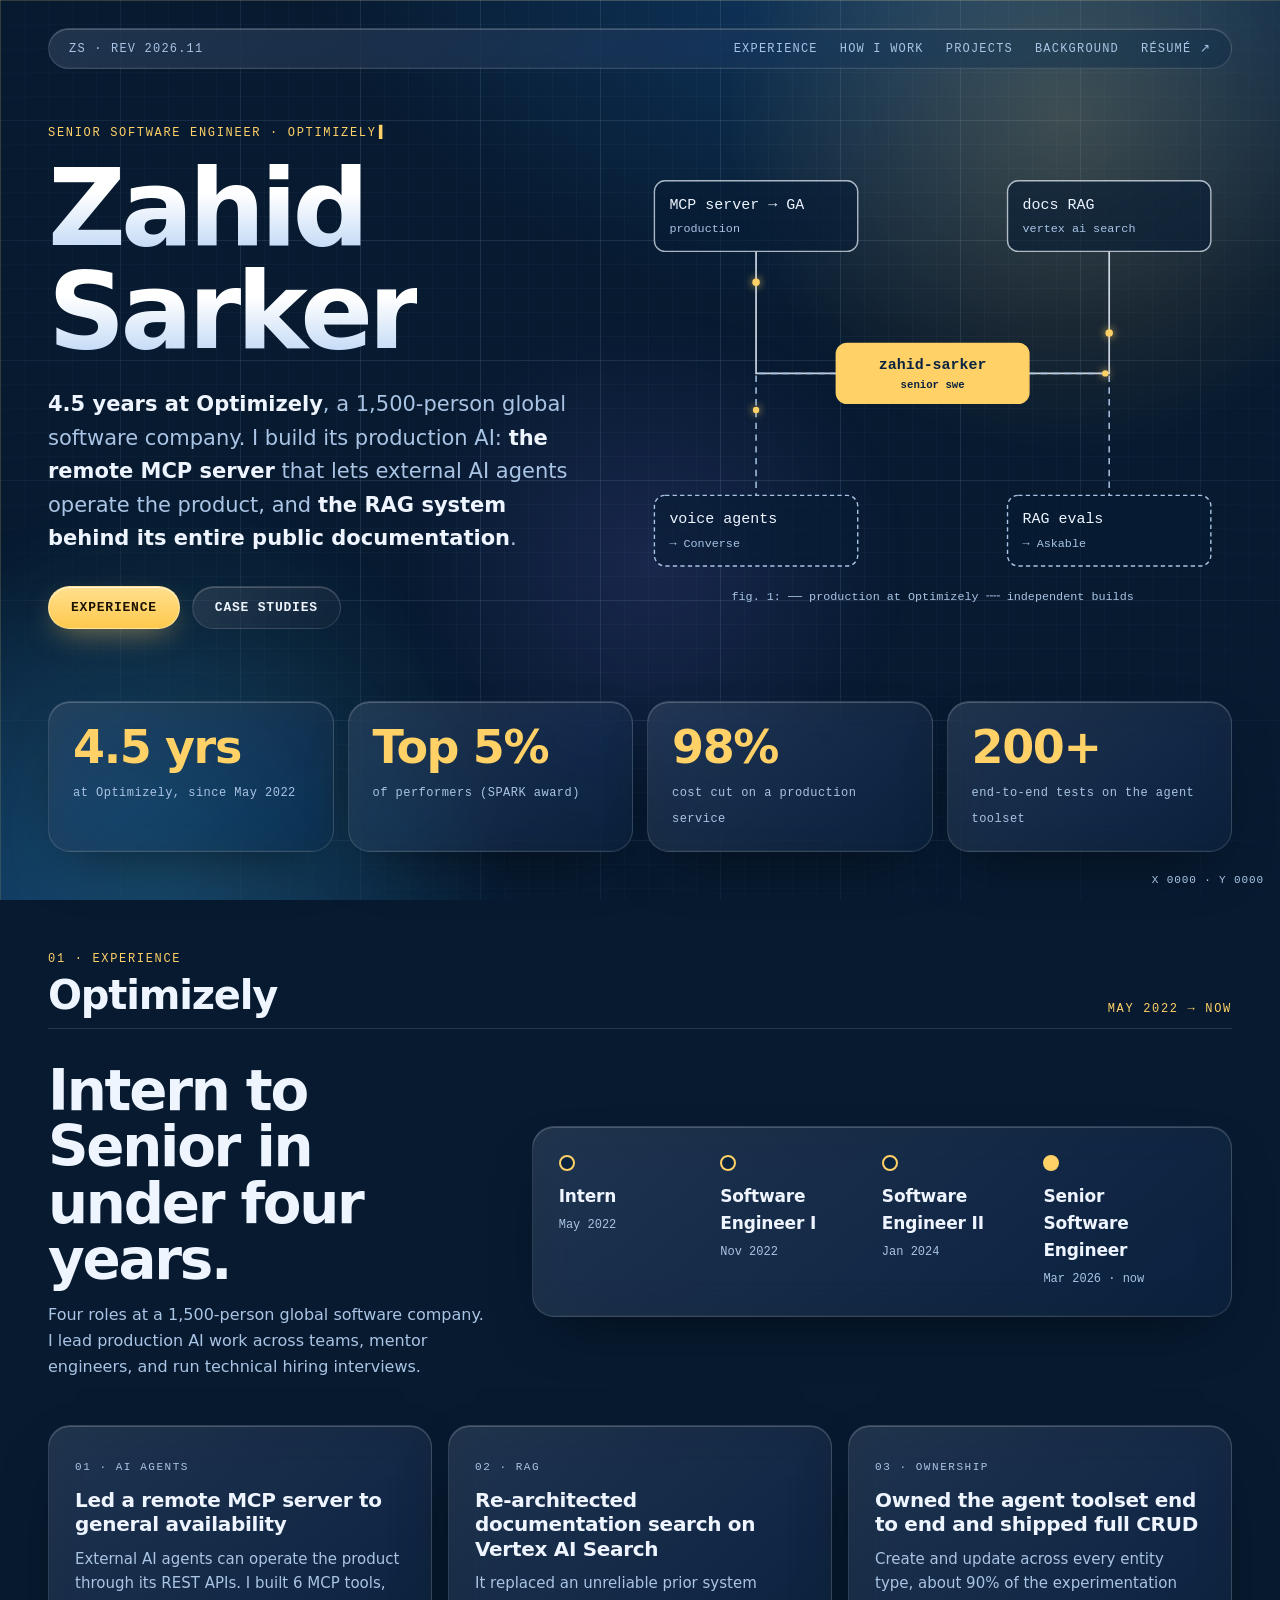
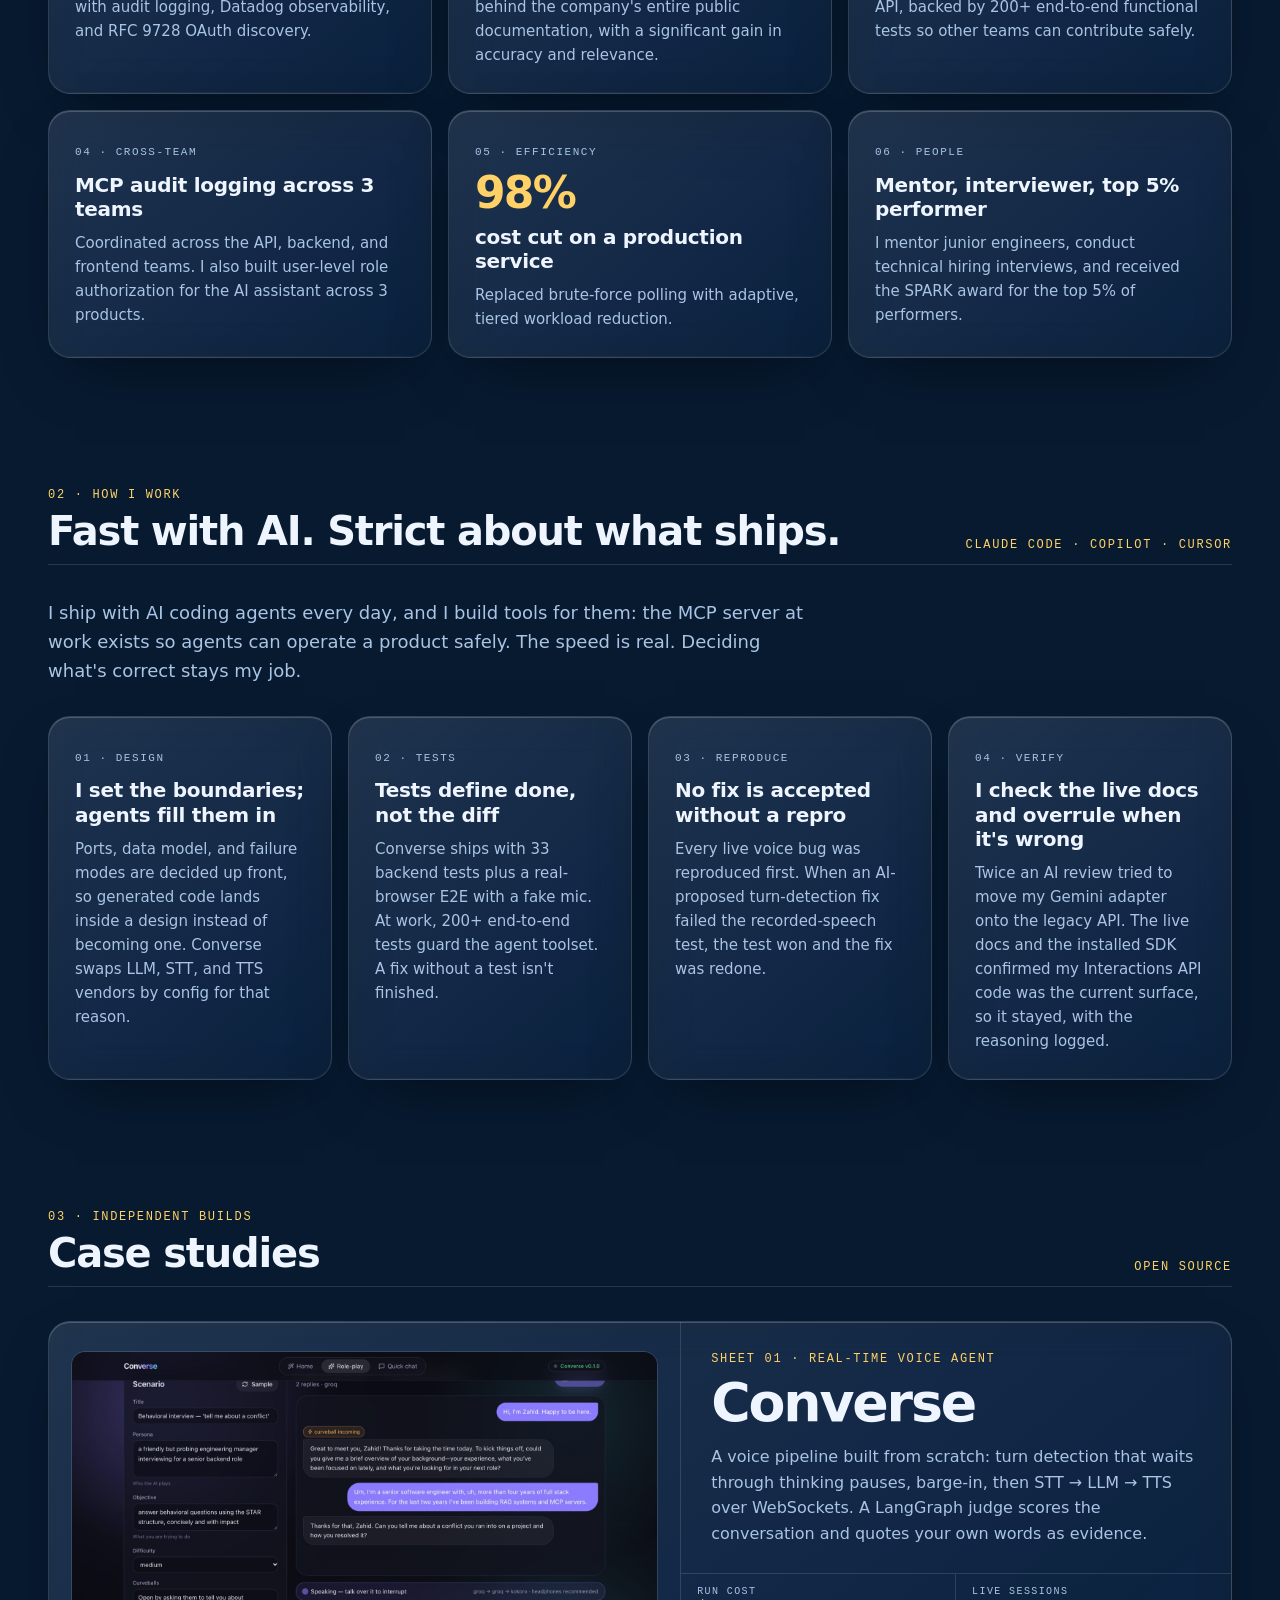
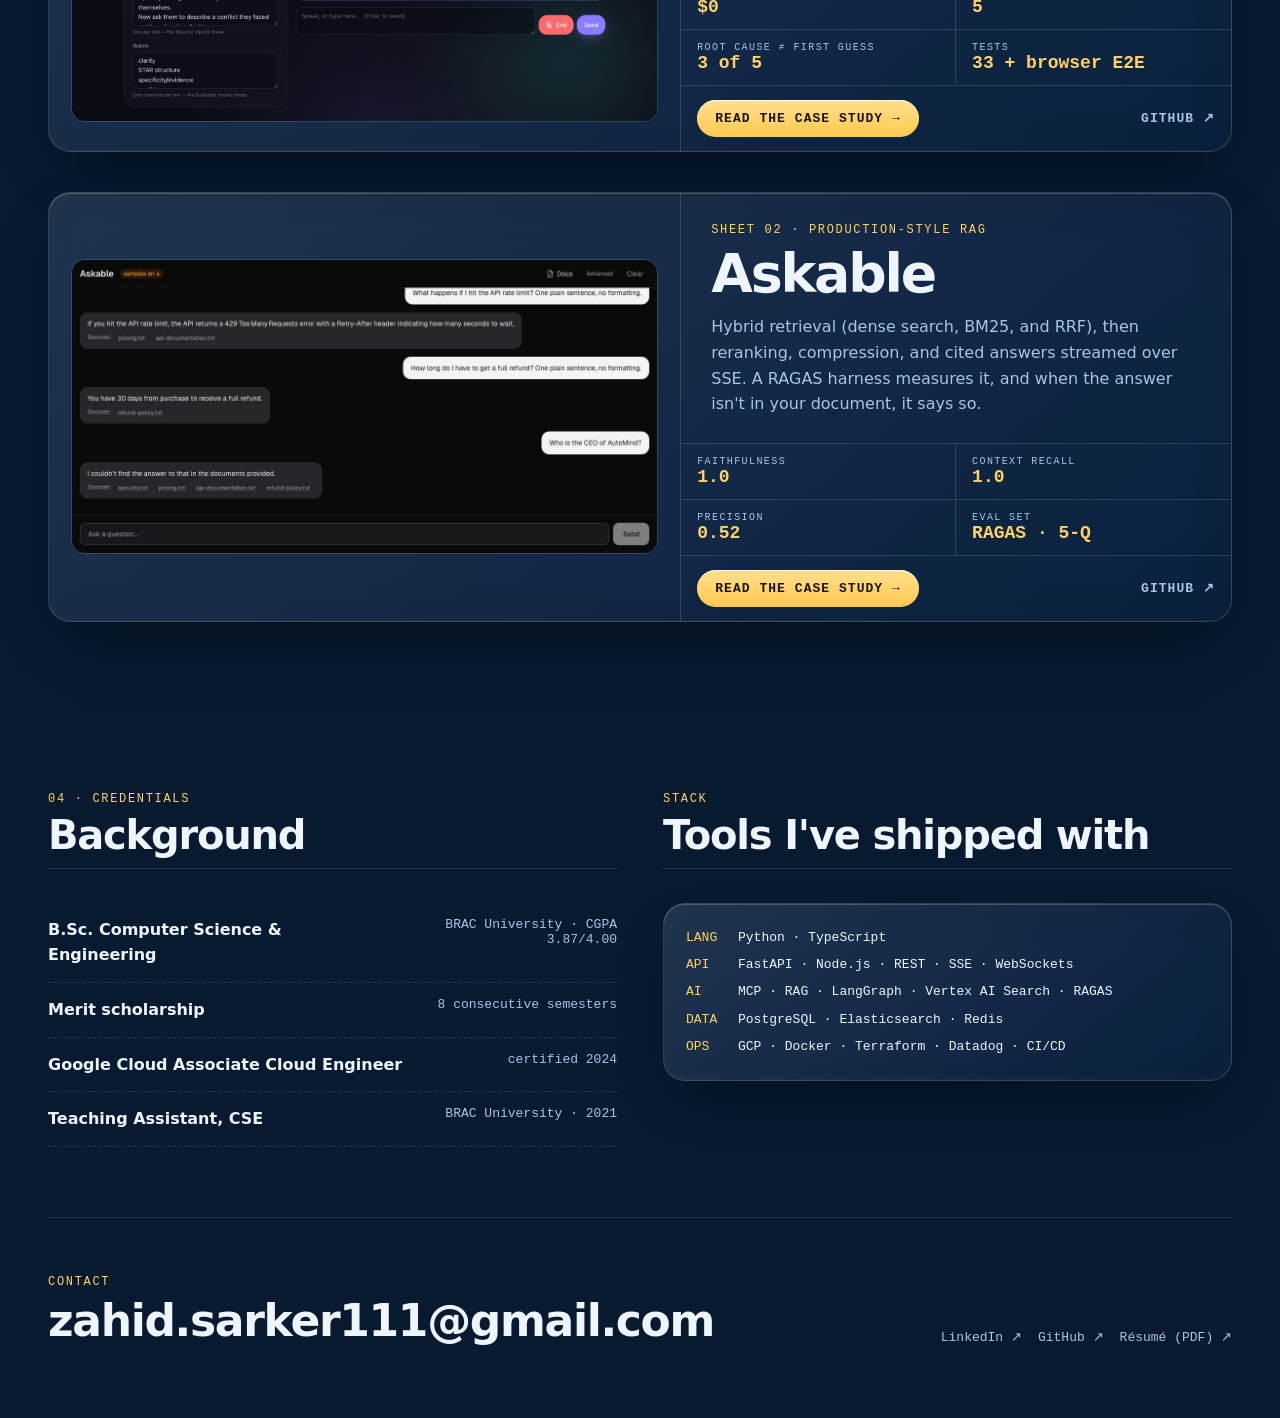
==== index.html @ 7447ff47 "restyle the site as liquid glass over an animated aurora and drafting-grid background" ====
<!DOCTYPE html>
<html lang="en">
<head>
<meta charset="utf-8">
<meta name="viewport" content="width=device-width, initial-scale=1">
<title>Zahid Sarker — Senior Software Engineer, AI</title>
<meta name="description" content="Senior Software Engineer at Optimizely. Led a remote MCP server to GA and re-architected documentation RAG on Vertex AI Search. Voice agents, RAG, MCP, streaming.">
<link rel="canonical" href="https://zahid-sarker-7.github.io/">
<meta property="og:type" content="website">
<meta property="og:site_name" content="Zahid Sarker">
<meta property="og:url" content="https://zahid-sarker-7.github.io/">
<meta property="og:title" content="Zahid Sarker — Senior Software Engineer, AI">
<meta property="og:description" content="Senior Software Engineer at Optimizely since 2022. Led a remote MCP server to GA, re-architected documentation RAG on Vertex AI Search. Voice agents, RAG, MCP, streaming.">
<meta property="og:image" content="https://zahid-sarker-7.github.io/img/og-home.png">
<meta property="og:image:width" content="1200">
<meta property="og:image:height" content="630">
<meta property="og:image:alt" content="Zahid Sarker, Senior Software Engineer, AI, on a blueprint grid">
<meta name="twitter:card" content="summary_large_image">
<meta name="twitter:title" content="Zahid Sarker — Senior Software Engineer, AI">
<meta name="twitter:description" content="Senior Software Engineer at Optimizely since 2022. Led a remote MCP server to GA, re-architected documentation RAG on Vertex AI Search.">
<meta name="twitter:image" content="https://zahid-sarker-7.github.io/img/og-home.png">
<meta name="theme-color" content="#0d2a4a">
<link rel="icon" href="data:image/svg+xml,%3Csvg xmlns='http://www.w3.org/2000/svg' viewBox='0 0 32 32'%3E%3Crect width='32' height='32' fill='%230d2a4a'/%3E%3Crect x='3' y='3' width='26' height='26' fill='none' stroke='%23ffd166' stroke-width='2'/%3E%3Ctext x='16' y='21' font-family='monospace' font-size='12' font-weight='700' fill='%23ffd166' text-anchor='middle'%3EZS%3C/text%3E%3C/svg%3E">
<script>document.documentElement.classList.add('js')</script>
<script>
/* Analytics loader. Owner opt-out: visit ?notrack once per browser (?track to undo).
   When opted out the Umami script is never loaded, so no query param or event can count you. */
(function(){
  var q=new URLSearchParams(location.search);
  if(q.has('notrack')) localStorage.setItem('umami.disabled','1');
  if(q.has('track')) localStorage.removeItem('umami.disabled');
  if(localStorage.getItem('umami.disabled') || location.hostname!=='zahid-sarker-7.github.io') return;
  var s=document.createElement('script'); s.defer=true; s.src='https://cloud.umami.is/script.js';
  s.setAttribute('data-website-id','09165f1a-1e50-4a9a-b611-94bc48c0a313');
  document.head.appendChild(s);
})();
</script>
<link rel="stylesheet" href="site.css">
<script defer src="site.js"></script>
</head>
<body>
<a class="skip" href="#main">Skip to content</a>
<div class="bg" aria-hidden="true"><i class="o1"></i><i class="o2"></i><i class="o3"></i></div>
<div class="cx" aria-hidden="true"></div><div class="cy" aria-hidden="true"></div><div class="coord" aria-hidden="true">X 0000 · Y 0000</div>
<div class="wrap">
<nav class="glass" aria-label="Main"><span>ZS · Rev 2026.11</span><span><a class="hide" href="#experience">Experience</a><a class="hide" href="#ai">How I work</a><a class="hide" href="#projects">Projects</a><a class="hide" href="#skills">Background</a><a href="Zahid_Sarker_Resume.pdf" target="_blank" rel="noopener" data-umami-event="resume-nav">Résumé ↗</a></span></nav>

<main id="main">
<header class="hero">
  <div>
    <span class="k type">Senior Software Engineer · Optimizely</span>
    <h1><span><i>Zahid</i></span><span><i>Sarker</i></span></h1>
    <p class="lede fade"><b><span data-yrs>4.5</span> years at Optimizely</b>, a 1,500-person global software company. I build its production AI: <b>the remote MCP server</b> that lets external AI agents operate the product, and <b>the RAG system behind its entire public documentation</b>.</p>
    <div class="cta fade" style="animation-delay:.65s"><a class="btn p" href="#experience">Experience</a><a class="btn" href="#projects">Case studies</a></div>
  </div>

  <div class="hero-dia">
  <svg class="dia go" viewBox="0 0 560 440" role="img" aria-labelledby="dt">
    <title id="dt">Diagram: Zahid Sarker at the center. Solid lines lead to production work at Optimizely: the remote MCP server shipped to GA, and documentation RAG on Vertex AI Search. Dashed lines lead to independent builds: the Converse voice agent and the Askable RAG engine.</title>
    <path id="e1" class="solid" d="M190 220 H115 V106"/>
    <path id="e2" class="solid" d="M370 220 H445 V106"/>
    <path id="e3" class="dash" d="M190 220 H115 V334"/>
    <path id="e4" class="dash" d="M370 220 H445 V334"/>
    <g class="node core" style="animation-delay:.2s"><rect rx="10" x="190" y="192" width="180" height="56"/><text x="280" y="216" text-anchor="middle" font-size="14">zahid-sarker</text><text x="280" y="234" text-anchor="middle" font-size="10" style="fill:#0a2340">senior swe</text></g>
    <g class="node" style="animation-delay:1.2s"><rect rx="10" x="20" y="40" width="190" height="66"/><text x="34" y="66" font-size="14">MCP server → GA</text><text class="sm" x="34" y="88">production</text></g>
    <g class="node" style="animation-delay:1.35s"><rect rx="10" x="350" y="40" width="190" height="66"/><text x="364" y="66" font-size="14">docs RAG</text><text class="sm" x="364" y="88">vertex ai search</text></g>
    <a href="converse/"><g class="node ind" style="animation-delay:1.5s"><rect rx="10" x="20" y="334" width="190" height="66"/><text x="34" y="360" font-size="14">voice agents</text><text class="sm" x="34" y="382">→ Converse</text></g></a>
    <a href="askable/"><g class="node ind" style="animation-delay:1.65s"><rect rx="10" x="350" y="334" width="190" height="66"/><text x="364" y="360" font-size="14">RAG evals</text><text class="sm" x="364" y="382">→ Askable</text></g></a>
    <circle class="pkt" r="3.5"><animateMotion dur="2.4s" repeatCount="indefinite"><mpath href="#e1"/></animateMotion></circle>
    <circle class="pkt" r="3.5"><animateMotion dur="2.4s" begin=".6s" repeatCount="indefinite"><mpath href="#e2"/></animateMotion></circle>
    <circle class="pkt" r="3" opacity=".6"><animateMotion dur="3s" begin=".3s" repeatCount="indefinite"><mpath href="#e3"/></animateMotion></circle>
    <circle class="pkt" r="3" opacity=".6"><animateMotion dur="3s" begin=".9s" repeatCount="indefinite"><mpath href="#e4"/></animateMotion></circle>
    <text class="sm" x="280" y="432" text-anchor="middle">fig. 1: ── production at Optimizely  ╌╌ independent builds</text>
  </svg>
  </div>
</header>

<div class="strip stagger">
  <div class="glass lift"><strong><span data-yrs>4.5</span> yrs</strong><span>at Optimizely, since May 2022</span></div>
  <div class="glass lift"><strong>Top <span data-count="5">5</span>%</strong><span>of performers (SPARK award)</span></div>
  <div class="glass lift"><strong><span data-count="98">98</span>%</strong><span>cost cut on a production service</span></div>
  <div class="glass lift"><strong><span data-count="200">200</span>+</strong><span>end-to-end tests on the agent toolset</span></div>
</div>

<section id="experience" aria-labelledby="exp-h">
  <div class="sec rv"><h2 id="exp-h"><small>01 · Experience</small>Optimizely</h2><span class="k">May 2022 → now</span></div>
  <div class="co rv">
    <div>
      <h3>Intern to Senior in under four years.</h3>
      <p>Four roles at a 1,500-person global software company. I lead production AI work across teams, mentor engineers, and run technical hiring interviews.</p>
    </div>
    <ol class="ladder glass" aria-label="Career progression at Optimizely">
      <li class="rung"><b>Intern</b><span>May 2022</span></li>
      <li class="rung"><b>Software Engineer I</b><span>Nov 2022</span></li>
      <li class="rung"><b>Software Engineer II</b><span>Jan 2024</span></li>
      <li class="rung"><b>Senior Software Engineer</b><span>Mar 2026 · now</span></li>
    </ol>
  </div>

  <div class="cards stagger">
    <article class="card glass lift"><span class="no">01 · AI AGENTS</span><h3>Led a remote MCP server to general availability</h3><p>External AI agents can operate the product through its REST APIs. I built 6 MCP tools, with audit logging, Datadog observability, and RFC 9728 OAuth discovery.</p></article>
    <article class="card glass lift"><span class="no">02 · RAG</span><h3>Re-architected documentation search on Vertex AI Search</h3><p>It replaced an unreliable prior system behind the company's entire public documentation, with a significant gain in accuracy and relevance.</p></article>
    <article class="card glass lift"><span class="no">03 · OWNERSHIP</span><h3>Owned the agent toolset end to end and shipped full CRUD</h3><p>Create and update across every entity type, about 90% of the experimentation API, backed by 200+ end-to-end functional tests so other teams can contribute safely.</p></article>
    <article class="card glass lift"><span class="no">04 · CROSS-TEAM</span><h3>MCP audit logging across 3 teams</h3><p>Coordinated across the API, backend, and frontend teams. I also built user-level role authorization for the AI assistant across 3 products.</p></article>
    <article class="card glass lift"><span class="no">05 · EFFICIENCY</span><span class="big"><span data-count="98">98</span>%</span><h3>cost cut on a production service</h3><p>Replaced brute-force polling with adaptive, tiered workload reduction.</p></article>
    <article class="card glass lift"><span class="no">06 · PEOPLE</span><h3>Mentor, interviewer, top 5% performer</h3><p>I mentor junior engineers, conduct technical hiring interviews, and received the SPARK award for the top 5% of performers.</p></article>
  </div>
</section>

<section id="ai" aria-labelledby="ai-h">
  <div class="sec rv"><h2 id="ai-h"><small>02 · How I work</small>Fast with AI. Strict about what ships.</h2><span class="k">Claude Code · Copilot · Cursor</span></div>
  <p class="prose rv" style="margin-bottom:30px">I ship with AI coding agents every day, and I build tools for them: the MCP server at work exists so agents can operate a product safely. The speed is real. Deciding what's correct stays my job.</p>
  <div class="cards ai stagger">
    <article class="card glass lift"><span class="no">01 · DESIGN</span><h3>I set the boundaries; agents fill them in</h3><p>Ports, data model, and failure modes are decided up front, so generated code lands inside a design instead of becoming one. Converse swaps LLM, STT, and TTS vendors by config for that reason.</p></article>
    <article class="card glass lift"><span class="no">02 · TESTS</span><h3>Tests define done, not the diff</h3><p>Converse ships with 33 backend tests plus a real-browser E2E with a fake mic. At work, 200+ end-to-end tests guard the agent toolset. A fix without a test isn't finished.</p></article>
    <article class="card glass lift"><span class="no">03 · REPRODUCE</span><h3>No fix is accepted without a repro</h3><p>Every live voice bug was reproduced first. When an AI-proposed turn-detection fix failed the recorded-speech test, the test won and the fix was redone.</p></article>
    <article class="card glass lift"><span class="no">04 · VERIFY</span><h3>I check the live docs and overrule when it's wrong</h3><p>Twice an AI review tried to move my Gemini adapter onto the legacy API. The live docs and the installed SDK confirmed my Interactions API code was the current surface, so it stayed, with the reasoning logged.</p></article>
  </div>
</section>

<section id="projects" aria-labelledby="proj-h">
  <div class="sec rv"><h2 id="proj-h"><small>03 · Independent builds</small>Case studies</h2><span class="k">open source</span></div>
  <article class="sheet glass rv">
    <div class="img"><a href="converse/"><img src="img/converse-voice-session.jpg" width="1600" height="1011" alt="Converse voice session: chat transcript between the learner and an AI interviewer, with Talk and End controls" loading="lazy"></a></div>
    <div class="body">
      <span class="k">Sheet 01 · Real-time voice agent</span>
      <h3><a href="converse/">Converse</a></h3>
      <p>A voice pipeline built from scratch: turn detection that waits through thinking pauses, barge-in, then STT → LLM → TTS over WebSockets. A LangGraph judge scores the conversation and quotes your own words as evidence.</p>
      <div class="tb"><div><span>Run cost</span><strong>$0</strong></div><div><span>Live sessions</span><strong>5</strong></div>
        <div><span>Root cause ≠ first guess</span><strong>3 of 5</strong></div><div><span>Tests</span><strong>33 + browser E2E</strong></div>
        <div class="go-cs"><a href="converse/" data-umami-event="cs-converse">Read the case study →</a><a href="https://github.com/Zahid-Sarker-7/converse" target="_blank" rel="noopener" data-umami-event="repo-converse">GitHub ↗</a></div></div>
    </div>
  </article>
  <article class="sheet glass rv">
    <div class="img"><a href="askable/"><img src="img/askable-chat.jpg" width="1200" height="600" alt="Askable answering questions about sample documents with cited sources, and replying that it couldn't find the answer to a question the documents don't cover" loading="lazy"></a></div>
    <div class="body">
      <span class="k">Sheet 02 · Production-style RAG</span>
      <h3><a href="askable/">Askable</a></h3>
      <p>Hybrid retrieval (dense search, BM25, and RRF), then reranking, compression, and cited answers streamed over SSE. A RAGAS harness measures it, and when the answer isn't in your document, it says so.</p>
      <div class="tb"><div><span>Faithfulness</span><strong>1.0</strong></div><div><span>Context recall</span><strong>1.0</strong></div>
        <div><span>Precision</span><strong>0.52</strong></div><div><span>Eval set</span><strong>RAGAS · 5-Q</strong></div>
        <div class="go-cs"><a href="askable/" data-umami-event="cs-askable">Read the case study →</a><a href="https://github.com/Zahid-Sarker-7/askable" target="_blank" rel="noopener" data-umami-event="repo-askable">GitHub ↗</a></div></div>
    </div>
  </article>
</section>

<section id="skills" class="creds" aria-label="Background and stack">
  <div class="rv">
    <div class="sec"><h2><small>04 · Credentials</small>Background</h2></div>
    <ul class="list">
      <li><b>B.Sc. Computer Science &amp; Engineering</b><span>BRAC University · CGPA 3.87/4.00</span></li>
      <li><b>Merit scholarship</b><span>8 consecutive semesters</span></li>
      <li><b>Google Cloud Associate Cloud Engineer</b><span>certified 2024</span></li>
      <li><b>Teaching Assistant, CSE</b><span>BRAC University · 2021</span></li>
    </ul>
  </div>
  <div class="rv">
    <div class="sec"><h2><small>Stack</small>Tools I've shipped with</h2></div>
    <p class="legend glass">
      <span>LANG</span>Python · TypeScript<br>
      <span>API</span>FastAPI · Node.js · REST · SSE · WebSockets<br>
      <span>AI</span>MCP · RAG · LangGraph · Vertex AI Search · RAGAS<br>
      <span>DATA</span>PostgreSQL · Elasticsearch · Redis<br>
      <span>OPS</span>GCP · Docker · Terraform · Datadog · CI/CD
    </p>
  </div>
</section>
</main>

<footer id="contact">
  <div><span class="k">Contact</span><strong><a href="mailto:zahid.sarker111@gmail.com" data-umami-event="email-contact">zahid.sarker111@gmail.com</a></strong></div>
  <div class="links" style="align-self:end"><a href="https://linkedin.com/in/zahid-sarker7" target="_blank" rel="noopener" data-umami-event="linkedin">LinkedIn ↗</a><a href="https://github.com/Zahid-Sarker-7" target="_blank" rel="noopener" data-umami-event="github">GitHub ↗</a><a href="Zahid_Sarker_Resume.pdf" target="_blank" rel="noopener" data-umami-event="resume-contact">Résumé (PDF) ↗</a></div>
</footer>
</div>
</body>
</html>
---- site.css ----
/* Blueprint glass: frosted panels over a slow aurora + drafting grid. No build step. */
:root{--bg:#071a30;--bg2:#0a2340;--ink:#eef5ff;--muted:#a9c4e4;--line:rgba(255,255,255,.13);--acc:#ffd166;
  --glass:linear-gradient(140deg,rgba(255,255,255,.11),rgba(255,255,255,.025)),rgba(8,28,52,.42);
  --glass-hi:rgba(255,255,255,.2);--r:22px;
  --sans:"Helvetica Neue",system-ui,-apple-system,"Segoe UI",Roboto,sans-serif;--mono:ui-monospace,"SF Mono",Menlo,Consolas,monospace}
*{box-sizing:border-box;margin:0}
html{scroll-behavior:smooth;background:var(--bg)}
body{color:var(--ink);font:16px/1.6 var(--sans);-webkit-font-smoothing:antialiased;overflow-x:hidden}
a{color:inherit}
img{max-width:100%;height:auto;display:block}
.wrap{max-width:1240px;margin:0 auto;padding:0 28px}
.k{font:12px var(--mono);letter-spacing:.14em;text-transform:uppercase;color:var(--acc)}
.skip{position:absolute;left:-9999px;top:8px;background:var(--acc);color:var(--bg2);padding:8px 12px;z-index:99;font:600 13px var(--mono);border-radius:8px}
.skip:focus{left:8px}
a:focus-visible,button:focus-visible{outline:2px solid var(--acc);outline-offset:3px;border-radius:6px}
main,nav,footer{position:relative;z-index:1}

/* ── animated background: aurora orbs + drifting drafting grid + scan line ── */
.bg{position:fixed;inset:0;z-index:-1;overflow:hidden;pointer-events:none;
  background:radial-gradient(1100px 700px at 75% -10%,#123f6c 0%,transparent 60%),radial-gradient(900px 700px at 0% 110%,#0f3560 0%,transparent 60%),var(--bg)}
.bg i{position:absolute;width:62vmax;height:62vmax;border-radius:50%;opacity:.55;will-change:transform}
.bg .o1{top:-22vmax;right:-14vmax;background:radial-gradient(circle,rgba(255,209,102,.38),transparent 62%);animation:d1 38s ease-in-out infinite alternate}
.bg .o2{bottom:-26vmax;left:-18vmax;background:radial-gradient(circle,rgba(79,209,230,.34),transparent 62%);animation:d2 46s ease-in-out infinite alternate}
.bg .o3{top:30%;left:28%;width:46vmax;height:46vmax;background:radial-gradient(circle,rgba(139,124,255,.26),transparent 62%);animation:d3 52s ease-in-out infinite alternate}
.bg::before{content:"";position:absolute;inset:-120px;
  background-image:linear-gradient(rgba(143,179,217,.11) 1px,transparent 1px),linear-gradient(90deg,rgba(143,179,217,.11) 1px,transparent 1px),
  linear-gradient(rgba(143,179,217,.045) 1px,transparent 1px),linear-gradient(90deg,rgba(143,179,217,.045) 1px,transparent 1px);
  background-size:120px 120px,120px 120px,24px 24px,24px 24px;animation:grid 60s linear infinite;
  -webkit-mask-image:radial-gradient(ellipse at 50% 35%,#000 35%,transparent 85%);mask-image:radial-gradient(ellipse at 50% 35%,#000 35%,transparent 85%)}
.bg::after{content:"";position:absolute;left:0;right:0;height:180px;top:-180px;
  background:linear-gradient(180deg,transparent,rgba(255,209,102,.05) 50%,transparent);animation:scan 14s linear infinite}
@keyframes d1{to{transform:translate(-18vmax,22vmax) scale(1.15)}}
@keyframes d2{to{transform:translate(24vmax,-16vmax) scale(1.1)}}
@keyframes d3{to{transform:translate(-14vmax,-18vmax) scale(.85)}}
@keyframes grid{to{transform:translate(120px,120px)}}
@keyframes scan{to{top:100%}}

/* ── glass ── */
.glass{position:relative;background:var(--glass);border:1px solid var(--line);border-radius:var(--r);
  -webkit-backdrop-filter:blur(18px) saturate(165%);backdrop-filter:blur(18px) saturate(165%);
  box-shadow:inset 0 1px 0 var(--glass-hi),inset 0 -1px 0 rgba(255,255,255,.04),0 24px 60px -28px rgba(0,0,0,.6)}
.glass::before{content:"";position:absolute;inset:0;border-radius:inherit;pointer-events:none;opacity:0;transition:opacity .35s;
  background:radial-gradient(420px circle at var(--mx,50%) var(--my,0%),rgba(255,255,255,.12),transparent 45%)}
.glass:hover::before{opacity:1}
@supports not ((backdrop-filter:blur(1px)) or (-webkit-backdrop-filter:blur(1px))){.glass{background:rgba(10,32,58,.92)}}

/* crosshair (desktop pointer only) */
.cx,.cy{position:fixed;pointer-events:none;z-index:0;background:rgba(255,209,102,.14);display:none}
.cx{top:0;bottom:0;left:0;width:1px}.cy{left:0;right:0;top:0;height:1px}
.coord{position:fixed;right:16px;bottom:14px;font:11px var(--mono);color:var(--muted);z-index:5;display:none;letter-spacing:.08em}
@media(pointer:fine){.cx,.cy,.coord{display:block}}

/* floating glass nav */
nav{position:sticky;top:14px;z-index:20;display:flex;justify-content:space-between;align-items:center;margin-top:14px;padding:12px 20px;
  font:12px var(--mono);letter-spacing:.1em;text-transform:uppercase;color:var(--muted);gap:16px;border-radius:999px}
nav a{text-decoration:none;margin-left:22px;transition:color .2s}
nav a:hover{color:var(--acc)}
nav .home{margin-left:0}

/* buttons */
.cta{display:flex;gap:12px;margin-top:30px;flex-wrap:wrap}
.btn{font:600 13px var(--mono);letter-spacing:.06em;text-transform:uppercase;padding:13px 22px;border-radius:999px;text-decoration:none;display:inline-block;
  border:1px solid var(--line);background:var(--glass);-webkit-backdrop-filter:blur(14px);backdrop-filter:blur(14px);box-shadow:inset 0 1px 0 var(--glass-hi);
  transition:transform .25s,box-shadow .25s,background .25s}
.btn.p{background:linear-gradient(180deg,#ffe08f,#ffc94d);color:#1b1300;border-color:rgba(255,230,160,.9);box-shadow:inset 0 1px 0 rgba(255,255,255,.7),0 10px 30px -10px rgba(255,209,102,.6)}
.btn:hover{transform:translateY(-2px);box-shadow:inset 0 1px 0 var(--glass-hi),0 14px 30px -14px rgba(0,0,0,.6)}
.btn.p:hover{box-shadow:inset 0 1px 0 rgba(255,255,255,.7),0 16px 40px -10px rgba(255,209,102,.75)}

/* hero */
header{padding:7vh 0 4vh}
.hero{display:grid;grid-template-columns:1fr 1.1fr;gap:40px;align-items:center}
h1{font-size:clamp(52px,8.4vw,118px);line-height:.9;letter-spacing:-.045em;font-weight:800;margin:16px 0 22px;color:#fff}
h1 span{display:block;overflow:hidden;padding-bottom:.06em}
h1 span i{display:inline-block;font-style:normal;background:linear-gradient(180deg,#fff 35%,#bcd6f5);-webkit-background-clip:text;background-clip:text;color:transparent}
.lede{font-size:clamp(18px,1.85vw,21px);color:var(--muted);max-width:580px}
.lede b{color:var(--ink);font-weight:600}
.type::after{content:"▍";color:var(--acc);margin-left:2px;animation:blink 1s steps(1) infinite}

/* diagrams */
svg.dia{width:100%;height:auto;overflow:visible;display:block}
.dia text{font-family:var(--mono);fill:var(--ink)}
.dia .sm{font-size:11px;fill:var(--muted)}
.dia .lbl{font-size:10px;fill:var(--acc);letter-spacing:.06em}
.dia .solid{stroke:rgba(238,245,255,.85);stroke-width:1.6;fill:none;stroke-dasharray:400}
.js .dia .solid{stroke-dashoffset:400}
.dia .dash{stroke:var(--muted);stroke-width:1.4;fill:none;stroke-dasharray:6 5}
.js .dia .dash{opacity:0}
.js .dia .node{opacity:0}
.dia .node rect{fill:rgba(8,28,52,.62);stroke:rgba(238,245,255,.7);stroke-width:1.3;transition:fill .2s}
.dia .node.ind rect{stroke:var(--muted);stroke-dasharray:4 3}
.dia .node.hl rect{stroke:var(--acc)}
.dia .grp{fill:rgba(255,255,255,.025);stroke:rgba(255,255,255,.16);stroke-width:1.2;stroke-dasharray:2 4}
.dia a:hover .node rect,.dia a:focus .node rect{fill:rgba(40,90,150,.6)}
.dia .core rect{fill:var(--acc);stroke:var(--acc)}
.dia .core text{fill:var(--bg2);font-weight:700}
.dia .pkt{fill:var(--acc);opacity:0;transition:opacity .4s 1.6s;filter:drop-shadow(0 0 4px rgba(255,209,102,.9))}
.dia.go .solid{animation:draw 1.1s .3s forwards}
.dia.go .dash{animation:show .6s .9s forwards,flow 1.6s linear infinite}
.dia.go .node{animation:show .5s forwards}
.dia.go .pkt{opacity:1}
.scroll-x{overflow-x:auto;-webkit-overflow-scrolling:touch}
.scroll-x svg{min-width:760px}
.hint{display:none;font:11px var(--mono);color:var(--muted);margin-top:8px}

/* stat tiles */
.strip{display:grid;grid-template-columns:repeat(4,1fr);gap:14px;margin-top:4vh}
.strip>div{padding:22px 24px}
.strip strong{display:block;font:800 clamp(30px,3.6vw,46px)/1 var(--sans);letter-spacing:-.03em;color:var(--acc);margin-bottom:8px}
.strip>div>span{font:12px var(--mono);color:var(--muted);letter-spacing:.04em}

/* sections */
section{padding:100px 0 30px}
.sec{display:flex;justify-content:space-between;align-items:end;margin-bottom:34px;border-bottom:1px solid var(--line);padding-bottom:12px;gap:16px}
.sec h2{font-size:clamp(28px,3.4vw,40px);letter-spacing:-.03em;line-height:1.05}
.sec h2 small{display:block;font:12px var(--mono);letter-spacing:.14em;text-transform:uppercase;color:var(--acc);margin-bottom:8px}

/* experience */
.co{display:grid;grid-template-columns:1fr 1.6fr;gap:46px;margin-bottom:46px;align-items:center}
.co h3{font-size:clamp(34px,4.4vw,58px);letter-spacing:-.04em;line-height:1}
.co p{color:var(--muted);margin-top:14px}
.ladder{position:relative;display:grid;grid-template-columns:repeat(4,1fr);padding:56px 26px 26px;list-style:none}
.ladder::before{content:"";position:absolute;top:34px;left:26px;right:26px;height:1.5px;background:linear-gradient(90deg,rgba(255,209,102,.4),var(--acc));transform-origin:left}
.rung{position:relative;padding-right:14px}
.rung::before{content:"";position:absolute;top:-28px;left:0;width:12px;height:12px;border:2px solid var(--acc);background:var(--bg2);border-radius:50%}
.rung:last-child::before{background:var(--acc);animation:pulse 2.4s 2s infinite}
.rung b{display:block;font-size:17px;letter-spacing:-.01em}
.rung span{font:12px var(--mono);color:var(--muted)}

.cards{display:grid;grid-template-columns:repeat(3,1fr);gap:16px}
.cards.ai{grid-template-columns:repeat(4,1fr)}
.card{padding:26px}
.card .no{font:11px var(--mono);color:var(--muted);letter-spacing:.14em}
.card h3{font-size:20px;letter-spacing:-.015em;line-height:1.22;margin:10px 0}
.card p{color:var(--muted);font-size:15px}
.card .big{font:800 44px/1 var(--sans);color:var(--acc);letter-spacing:-.04em;display:block;margin:8px 0 2px}

/* project sheets */
.sheet{margin-bottom:40px;display:grid;grid-template-columns:1.15fr 1fr;overflow:hidden}
.sheet .img{border-right:1px solid var(--line);padding:22px;display:flex;align-items:center;overflow:hidden}
.sheet img{border-radius:14px;border:1px solid var(--line);transition:transform .6s}
.sheet:hover img{transform:scale(1.025)}
.sheet .body{padding:30px;display:flex;flex-direction:column}
.sheet h3{font-size:clamp(34px,4.2vw,56px);letter-spacing:-.04em;line-height:1;margin:10px 0 14px}
.sheet h3 a{text-decoration:none}
.sheet p{color:var(--muted)}
.tb{display:grid;grid-template-columns:1fr 1fr;border-top:1px solid var(--line);margin:26px -30px -30px}
.tb>div{padding:12px 16px;border-right:1px solid var(--line);border-bottom:1px solid var(--line);font:13px var(--mono)}
.tb>div:nth-child(2n){border-right:0}
.tb span{display:block;font-size:10px;letter-spacing:.14em;text-transform:uppercase;color:var(--muted)}
.tb strong{font-size:18px;color:var(--acc)}
.tb .go-cs{grid-column:span 2;display:flex;justify-content:space-between;align-items:center;gap:12px;padding:14px 16px;border:0}
.tb .go-cs a{font:600 13px var(--mono);letter-spacing:.08em;text-transform:uppercase;text-decoration:none;transition:color .2s,transform .2s,box-shadow .2s}
.tb .go-cs a:first-child{background:linear-gradient(180deg,#ffe08f,#ffc94d);color:#1b1300;padding:11px 18px;border-radius:999px;box-shadow:inset 0 1px 0 rgba(255,255,255,.7)}
.tb .go-cs a:first-child:hover{transform:translateY(-2px);box-shadow:inset 0 1px 0 rgba(255,255,255,.7),0 12px 30px -10px rgba(255,209,102,.7)}
.tb .go-cs a+a{color:var(--muted)}
.tb .go-cs a+a:hover{color:var(--acc)}

/* credentials */
.creds{display:grid;grid-template-columns:1fr 1fr;gap:46px;padding-bottom:70px}
.legend{font:13px var(--mono);padding:20px 22px;line-height:2.1}
.legend span{color:var(--acc);display:inline-block;width:52px}
.list{list-style:none;padding:0}
.list li{padding:14px 0;border-bottom:1px dashed var(--line);display:flex;justify-content:space-between;gap:16px}
.list li b{font-weight:600}
.list li span{font:13px var(--mono);color:var(--muted);text-align:right}

/* case study pages */
.meta{display:grid;grid-template-columns:repeat(4,1fr);margin-top:34px;overflow:hidden}
.meta>div{padding:16px 20px;border-right:1px solid var(--line);font-size:15px}
.meta>div:last-child{border-right:0}
.meta span{display:block;font:10px var(--mono);letter-spacing:.14em;text-transform:uppercase;color:var(--muted);margin-bottom:4px}
.prose{max-width:760px;color:var(--muted);font-size:18px}
.prose p+p{margin-top:16px}
.prose b{color:var(--ink);font-weight:600}
.fig{padding:26px}
.fig+.fig{margin-top:26px}
.fig figcaption{font:12px var(--mono);color:var(--muted);margin-top:14px}
.fig figcaption b{color:var(--acc);font-weight:400}
.fig img{border-radius:14px;border:1px solid var(--line)}
table.t{width:100%;border-collapse:separate;border-spacing:0;font-size:15px;overflow:hidden}
.fig table.t{background:rgba(255,255,255,.03);border:1px solid var(--line);border-radius:14px}
.t th{text-align:left;font:600 11px var(--mono);letter-spacing:.12em;text-transform:uppercase;color:var(--acc);padding:14px 16px;border-bottom:1px solid var(--line)}
.t td{padding:14px 16px;border-bottom:1px solid var(--line);vertical-align:top;color:var(--muted)}
.t td:first-child{color:var(--ink);font-weight:600}
.t tr:last-child td{border-bottom:0}
.t tbody tr{transition:background .2s}
.t tbody tr:hover{background:rgba(255,255,255,.04)}
.t code,.prose code{font:13px var(--mono);color:var(--ink);background:rgba(255,255,255,.08);padding:1px 6px;border-radius:5px}
.bugs{display:grid;gap:18px}
.bug{display:grid;grid-template-columns:220px 1fr;overflow:hidden}
.bug .id{padding:22px;border-right:1px solid var(--line)}
.bug .id b{display:block;font-size:20px;letter-spacing:-.01em;line-height:1.2;margin:8px 0 10px}
.bug dl{padding:22px;display:grid;grid-template-columns:130px 1fr;gap:10px 18px;margin:0}
.bug dt{font:11px var(--mono);letter-spacing:.1em;text-transform:uppercase;color:var(--muted);padding-top:3px}
.bug dd{margin:0;color:var(--ink)}
.bug dd.guess{color:var(--muted);position:relative;width:fit-content}
.bug dd.guess.miss::after{content:"";position:absolute;left:0;right:0;top:55%;height:1.5px;background:#ff8a7a;transform:scaleX(0);transform-origin:left;transition:transform .7s .5s}
.js .bug.in dd.guess.miss::after{transform:scaleX(1)}
.results{display:grid;grid-template-columns:repeat(4,1fr);gap:14px}
.results>div{padding:22px}
.results strong{display:block;font:800 clamp(30px,3.4vw,44px)/1 var(--sans);color:var(--acc);letter-spacing:-.03em;margin-bottom:8px}
.results>div>span{font:12px var(--mono);color:var(--muted)}
.shots{display:grid;grid-template-columns:repeat(3,1fr);gap:18px}
.shots figure{padding:14px}
.shots img{border-radius:12px;border:1px solid var(--line);transition:transform .5s}
.shots figure:hover img{transform:scale(1.03)}
.shots figcaption{font:12px var(--mono);color:var(--muted);margin-top:10px}
.note{border-left:3px solid var(--acc);padding:16px 20px;color:var(--muted);font-size:15px;max-width:820px}
.note b{color:var(--ink)}
.pager{display:grid;grid-template-columns:1fr 1fr;gap:18px;padding:40px 0 20px}
.pager a{padding:22px;text-decoration:none}
.pager b{display:block;font-size:24px;letter-spacing:-.02em;margin-top:6px}
.pager a+a{text-align:right}

footer{border-top:1px solid var(--line);padding:56px 0 70px;display:flex;justify-content:space-between;gap:20px;flex-wrap:wrap;font:13px var(--mono);color:var(--muted)}
footer strong{display:block;font:800 clamp(24px,3.6vw,44px)/1.1 var(--sans);letter-spacing:-.03em;color:var(--ink);margin-top:8px;overflow-wrap:anywhere}
footer strong a{text-decoration:none;background:linear-gradient(var(--acc),var(--acc)) 0 100%/0 2px no-repeat;transition:background-size .35s}
footer strong a:hover{background-size:100% 2px}
footer .links a{margin-left:16px;text-decoration:none;transition:color .2s}
footer .links a:hover{color:var(--acc)}

/* hover lift for glass tiles (kept separate from the reveal transform) */
.lift{transition:translate .3s cubic-bezier(.2,.7,.2,1)}
.lift:hover{translate:0 -4px}

/* ── motion (only when JS runs and the user hasn't asked for less) ── */
.js h1 span i{transform:translateY(105%);animation:rise .9s cubic-bezier(.2,.7,.2,1) forwards}
.js h1 span:nth-child(2) i{animation-delay:.12s}
.js .fade{opacity:0;animation:up .8s .45s forwards}
.js .rv{opacity:0;transform:translateY(24px);transition:opacity .7s,transform .7s cubic-bezier(.2,.7,.2,1)}
.js .rv.in{opacity:1;transform:none}
.js .stagger>*{opacity:0;transform:translateY(18px);transition:opacity .6s,transform .6s cubic-bezier(.2,.7,.2,1),translate .3s}
.js .stagger.in>*{opacity:1;transform:none}
.js .stagger.in>*:nth-child(2){transition-delay:.08s,.08s,0s}.js .stagger.in>*:nth-child(3){transition-delay:.16s,.16s,0s}
.js .stagger.in>*:nth-child(4){transition-delay:.24s,.24s,0s}.js .stagger.in>*:nth-child(5){transition-delay:.32s,.32s,0s}.js .stagger.in>*:nth-child(6){transition-delay:.4s,.4s,0s}
.js .ladder::before{transform:scaleX(0);transition:transform 1.4s cubic-bezier(.4,0,.2,1)}
.js .ladder.in::before{transform:scaleX(1)}
.js .rung{opacity:0;transform:translateY(10px);transition:opacity .5s,transform .5s}
.js .ladder.in .rung{opacity:1;transform:none}
.js .ladder.in .rung:nth-child(2){transition-delay:.35s}.js .ladder.in .rung:nth-child(3){transition-delay:.7s}.js .ladder.in .rung:nth-child(4){transition-delay:1.05s}
@keyframes rise{to{transform:none}}
@keyframes up{from{opacity:0;transform:translateY(14px)}to{opacity:1;transform:none}}
@keyframes draw{to{stroke-dashoffset:0}}
@keyframes show{to{opacity:1}}
@keyframes flow{to{stroke-dashoffset:-22}}
@keyframes blink{50%{opacity:0}}
@keyframes pulse{0%{box-shadow:0 0 0 0 rgba(255,209,102,.55)}70%{box-shadow:0 0 0 12px rgba(255,209,102,0)}100%{box-shadow:0 0 0 0 rgba(255,209,102,0)}}

@media(max-width:1100px){.cards.ai{grid-template-columns:1fr 1fr}}
@media(max-width:900px){
  .hero,.co,.sheet,.creds{grid-template-columns:1fr}
  .sheet .img{border-right:0;border-bottom:1px solid var(--line)}
  .strip,.results{grid-template-columns:1fr 1fr}
  .meta{grid-template-columns:1fr 1fr}
  .meta>div:nth-child(2){border-right:0}
  .meta>div:nth-child(-n+2){border-bottom:1px solid var(--line)}
  .cards,.cards.ai{grid-template-columns:1fr}
  .ladder{grid-template-columns:1fr 1fr;row-gap:44px;padding:44px 22px 22px}
  .ladder::before{display:none}
  .shots{grid-template-columns:1fr}
  .bug{grid-template-columns:1fr}
  .bug .id{border-right:0;border-bottom:1px solid var(--line)}
  nav a.hide{display:none}
  section{padding:70px 0 20px}
  .hint{display:block}
}
@media(max-width:600px){
  .wrap{padding:0 16px}
  nav{padding:10px 16px}
  .hero-dia{display:none}
  .bug dl{grid-template-columns:1fr;gap:2px}
  .bug dd{margin-bottom:10px}
  .t thead{display:none}
  .t,.t tbody,.t tr,.t td{display:block}
  .t tr{border-bottom:1px solid var(--line);padding:8px 0}
  .t tr:last-child{border-bottom:0}
  .t td{border:0;padding:6px 16px}
  .t td[data-k]::before{content:attr(data-k);display:block;font:10px var(--mono);letter-spacing:.12em;text-transform:uppercase;color:var(--acc)}
  .pager{grid-template-columns:1fr}
  .pager a+a{text-align:left}
  footer .links a{margin:0 16px 0 0}
  .bg i{opacity:.4}
}
@media(prefers-reduced-transparency:reduce){
  .glass,.btn:not(.p){background:rgba(10,32,58,.95);-webkit-backdrop-filter:none;backdrop-filter:none}
  .bg i{display:none}
}
@media(prefers-reduced-motion:reduce){
  *,*::before,*::after{animation:none!important;transition:none!important;scroll-behavior:auto!important}
  .js h1 span i,.js .fade,.js .rv,.js .stagger>*,.js .rung,.dia .node,.dia .dash{opacity:1!important;transform:none!important}
  .dia .solid{stroke-dashoffset:0!important}
  .js .ladder::before{transform:none}
  .bug dd.guess.miss::after{transform:scaleX(1)}
  .lift:hover{translate:none}
  .dia .pkt,.cx,.cy,.coord,.type::after,.bg::after{display:none!important}
}
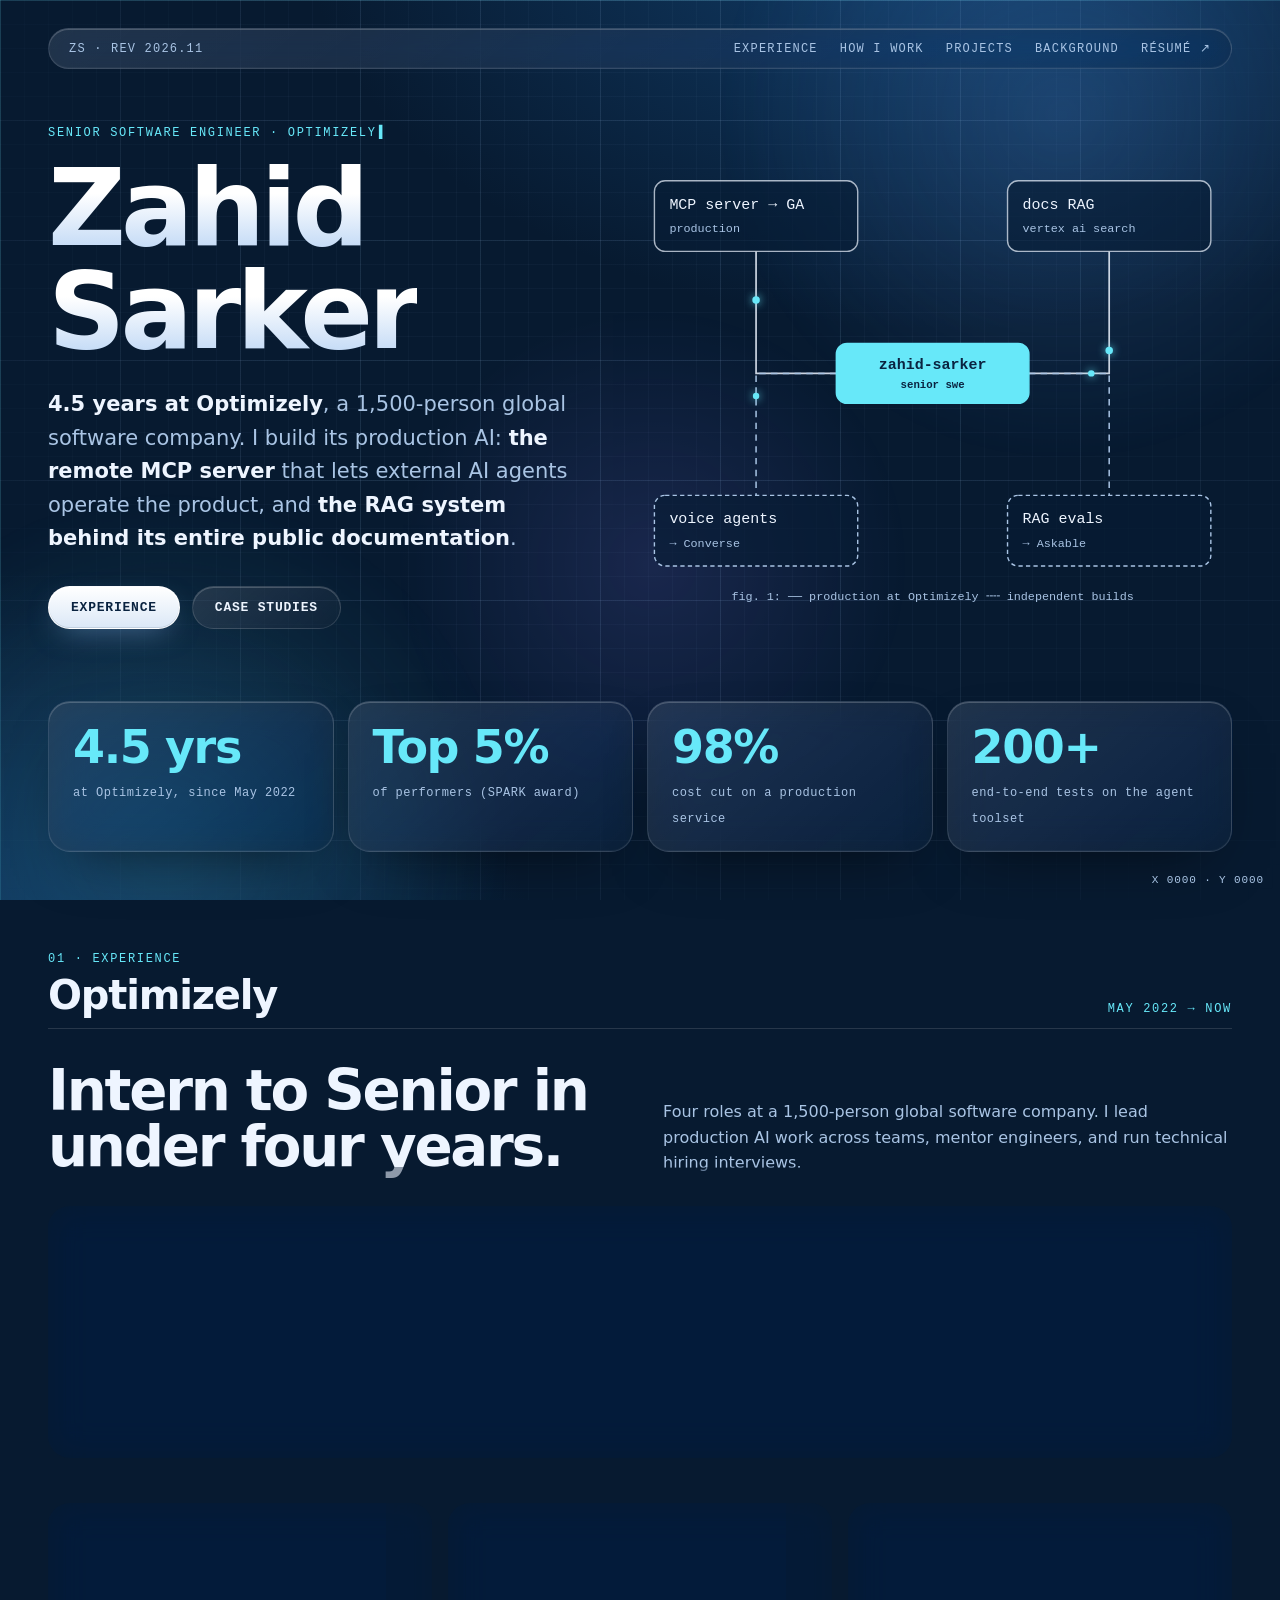
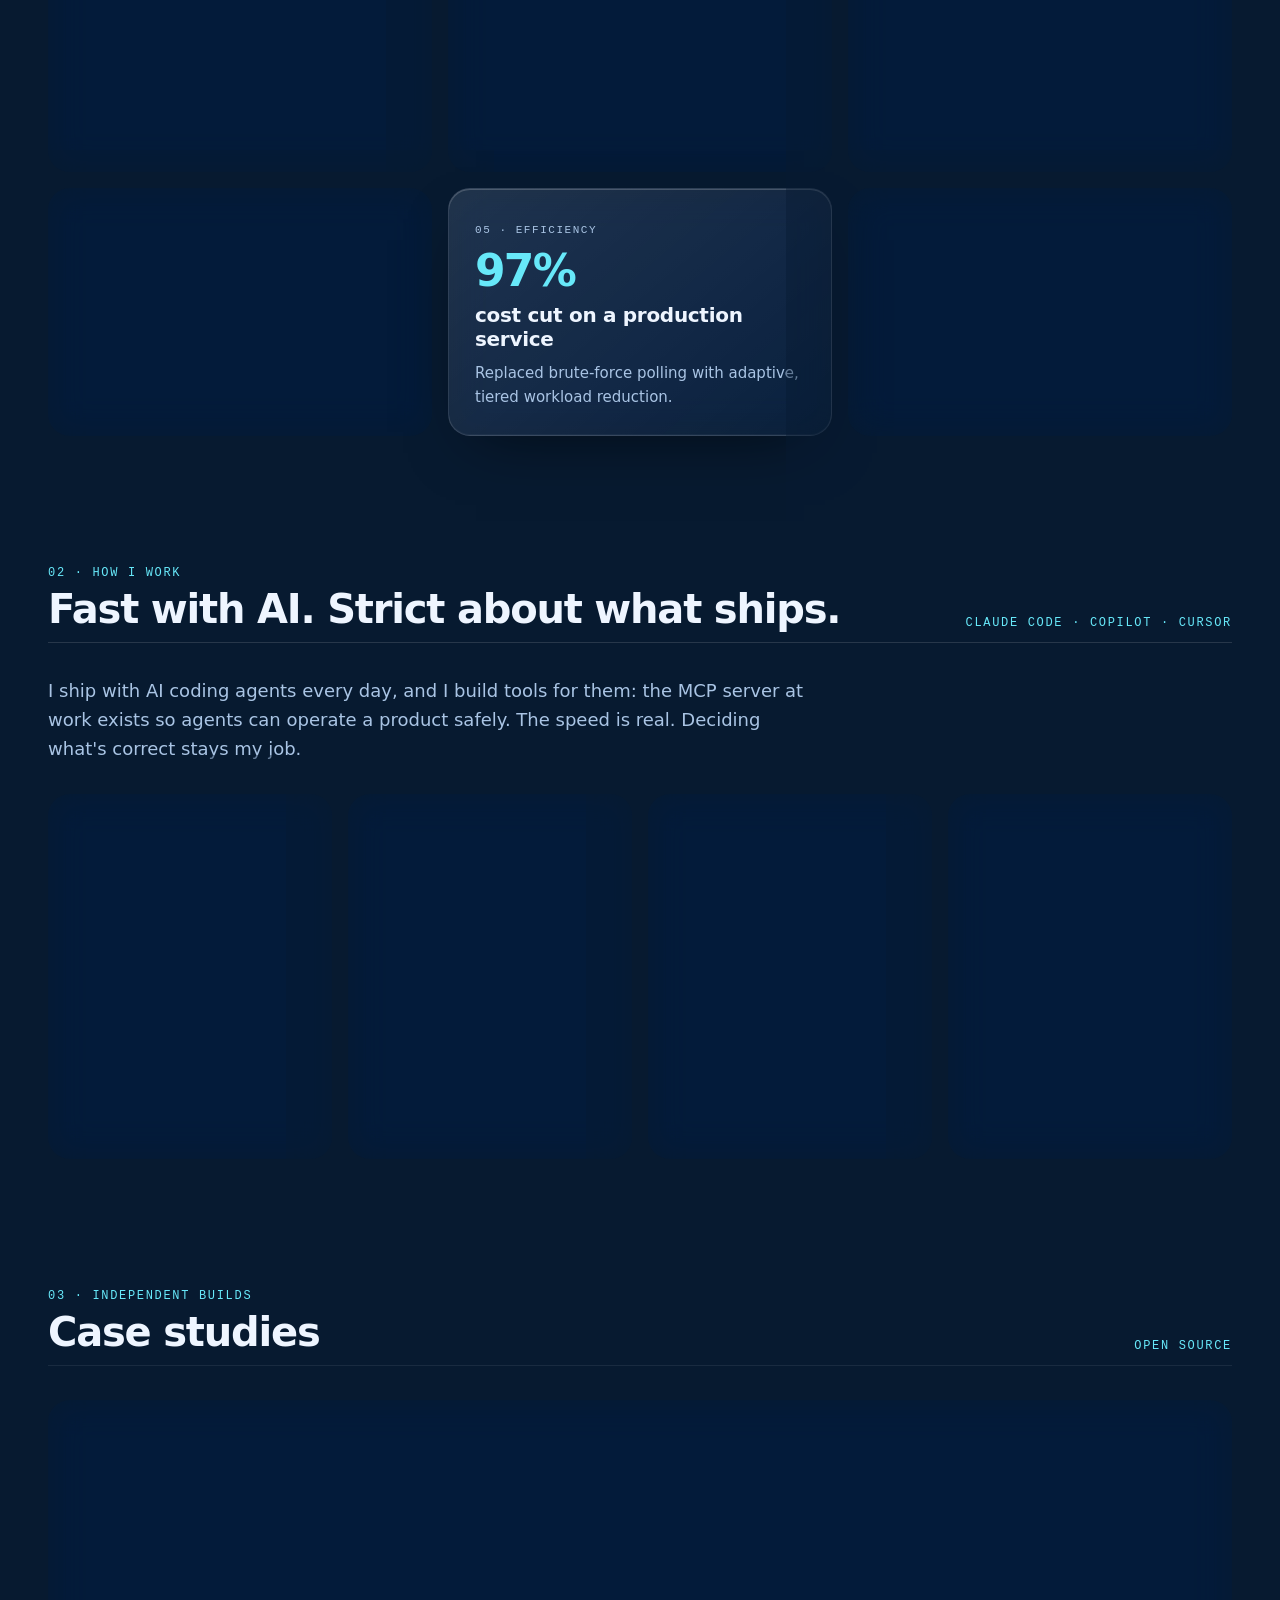
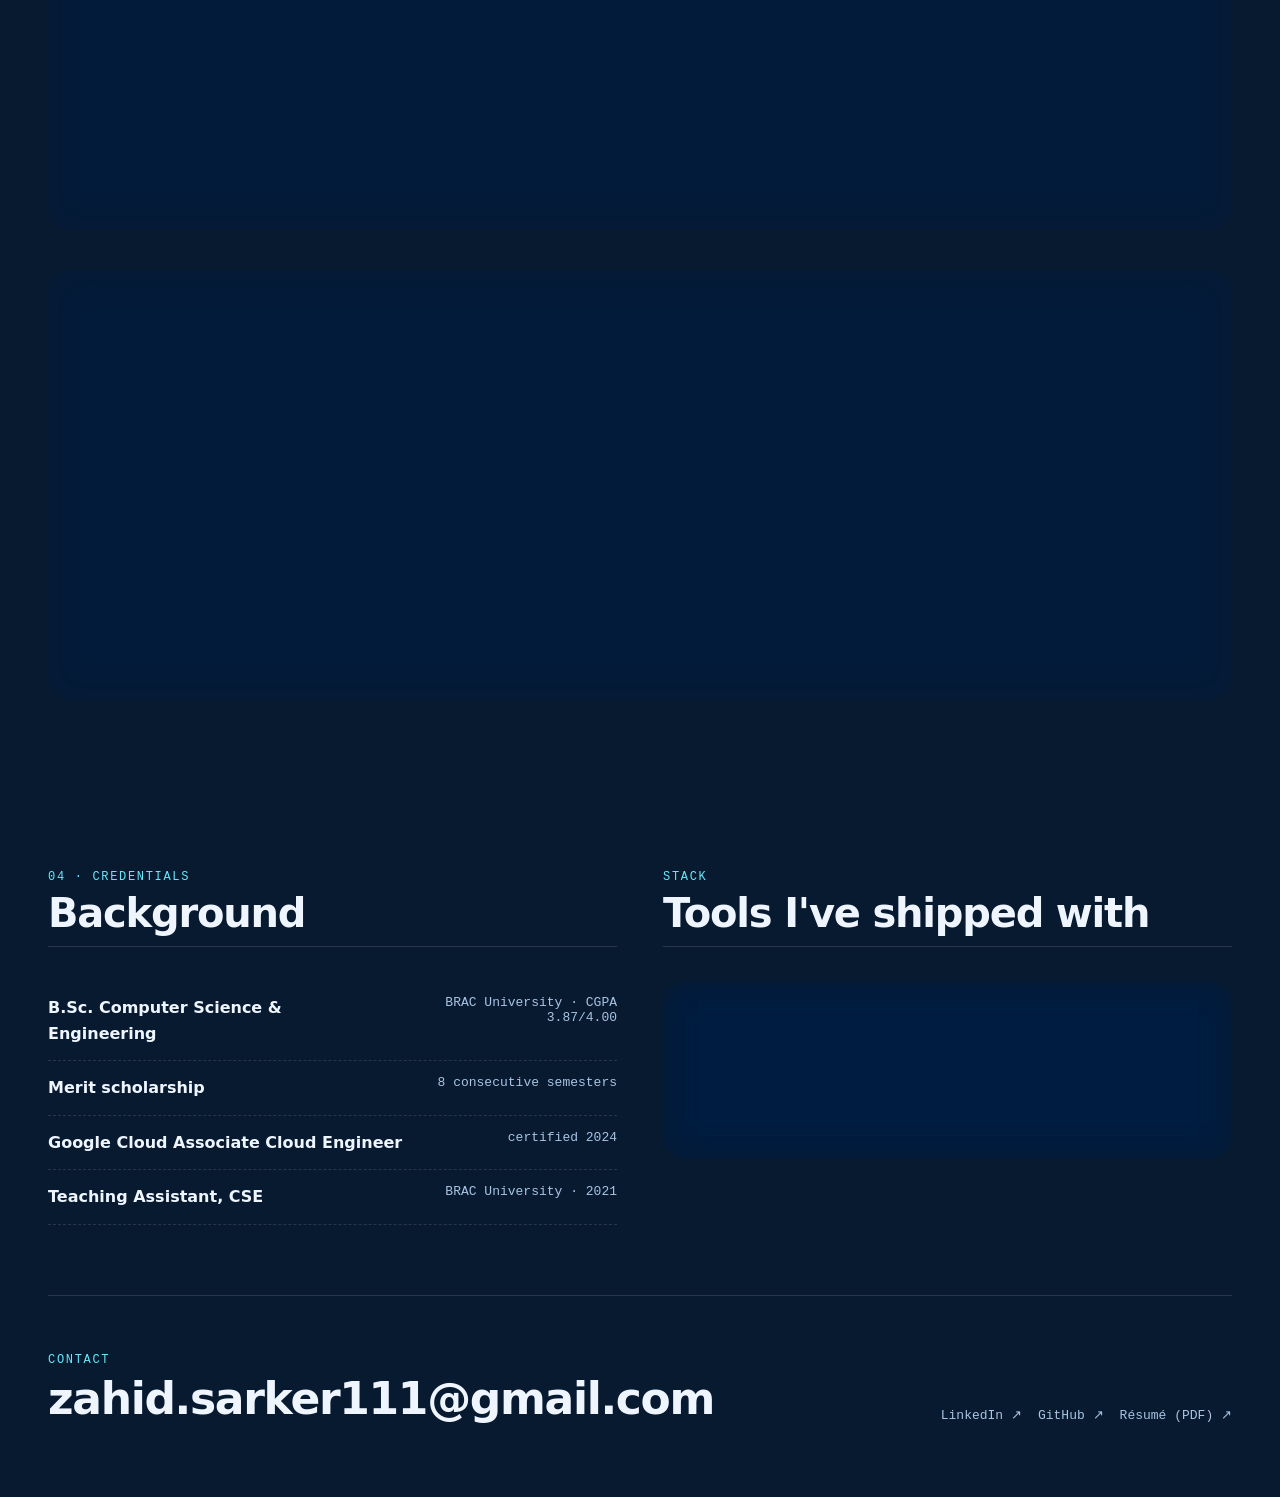
==== commit 325e4aff: "switch the accent from amber to cyan and bring back the career robot inside an interactive journey l" ====
--- a/index.html
+++ b/index.html
@@ -20,7 +20,7 @@
 <meta name="twitter:description" content="Senior Software Engineer at Optimizely since 2022. Led a remote MCP server to GA, re-architected documentation RAG on Vertex AI Search.">
 <meta name="twitter:image" content="https://zahid-sarker-7.github.io/img/og-home.png">
 <meta name="theme-color" content="#0d2a4a">
-<link rel="icon" href="data:image/svg+xml,%3Csvg xmlns='http://www.w3.org/2000/svg' viewBox='0 0 32 32'%3E%3Crect width='32' height='32' fill='%230d2a4a'/%3E%3Crect x='3' y='3' width='26' height='26' fill='none' stroke='%23ffd166' stroke-width='2'/%3E%3Ctext x='16' y='21' font-family='monospace' font-size='12' font-weight='700' fill='%23ffd166' text-anchor='middle'%3EZS%3C/text%3E%3C/svg%3E">
+<link rel="icon" href="data:image/svg+xml,%3Csvg xmlns='http://www.w3.org/2000/svg' viewBox='0 0 32 32'%3E%3Crect width='32' height='32' fill='%230d2a4a'/%3E%3Crect x='3' y='3' width='26' height='26' fill='none' stroke='%2367e8f9' stroke-width='2'/%3E%3Ctext x='16' y='21' font-family='monospace' font-size='12' font-weight='700' fill='%2367e8f9' text-anchor='middle'%3EZS%3C/text%3E%3C/svg%3E">
 <script>document.documentElement.classList.add('js')</script>
 <script>
 /* Analytics loader. Owner opt-out: visit ?notrack once per browser (?track to undo).
@@ -89,12 +89,100 @@
       <h3>Intern to Senior in under four years.</h3>
       <p>Four roles at a 1,500-person global software company. I lead production AI work across teams, mentor engineers, and run technical hiring interviews.</p>
     </div>
-    <ol class="ladder glass" aria-label="Career progression at Optimizely">
-      <li class="rung"><b>Intern</b><span>May 2022</span></li>
-      <li class="rung"><b>Software Engineer I</b><span>Nov 2022</span></li>
-      <li class="rung"><b>Software Engineer II</b><span>Jan 2024</span></li>
-      <li class="rung"><b>Senior Software Engineer</b><span>Mar 2026 · now</span></li>
-    </ol>
+    <div class="journey glass" id="journey">
+      <div class="jbot"><svg viewBox="-20 0 120 100" aria-hidden="true">
+      <g class="r-stage">
+        <text x="56" y="16" class="r-qm r-float">?</text><text x="18" y="20" class="r-qm r-float r-d2">!</text>
+        <g transform="translate(0,12)"><g class="r-tremble">
+          <path d="M31 17 L33 12 L36 16 L39 11 L42 16 L45 12 L48 17" class="r-hum"/>
+          <circle cx="40" cy="25" r="10" class="r-face"/>
+          <path d="M34 19 q2.5 -2.2 5 0" class="r-hum r-thin"/><path d="M41 19 q2.5 -2.2 5 0" class="r-hum r-thin"/>
+          <circle cx="36.5" cy="24" r="2.5" class="r-eyew"/><circle cx="43.5" cy="24" r="2.5" class="r-eyew"/>
+          <circle cx="37.2" cy="23.3" r="1.1" class="r-pupil"/><circle cx="44.2" cy="23.3" r="1.1" class="r-pupil"/>
+          <ellipse cx="40" cy="30" rx="1.6" ry="2" class="r-mouth"/>
+          <path d="M50.5 19 q2 3 0 4.5 q-2 -1.5 0 -4.5z" class="r-sweat r-drip"/>
+          <path d="M33 37 q7 -3 14 0 l2 22 h-18 z" class="r-torso"/>
+          <path d="M34 40 L29 52 L36 54" class="r-hum"/><path d="M46 40 L51 52 L44 54" class="r-hum"/>
+          <rect x="31" y="49" width="18" height="11" rx="1.5" class="r-laptop"/>
+          <rect x="33" y="51" width="14" height="7" class="r-lscr r-pulse"/>
+          <path d="M36 60 L35 73 M44 60 L45 73 M35 73 h-3 M45 73 h3" class="r-hum"/>
+        </g></g>
+      </g>
+      <g class="r-stage">
+        <g transform="translate(0,12)">
+          <path d="M30.5 21 q2 -11 13 -10 q6 1 6 9" class="r-hum"/>
+          <circle cx="40" cy="25" r="10" class="r-face"/>
+          <circle cx="36.5" cy="24" r="1.3" class="r-eyew"/><circle cx="43.5" cy="24" r="1.3" class="r-eyew"/>
+          <path d="M36 28.5 q4 3.5 8 0" class="r-hum r-thin"/>
+          <path d="M32 36 h16 l1 23 h-18 z" class="r-torso"/>
+          <path d="M48 38 L54 46 L48 52" class="r-hum"/>
+          <path d="M32 38 L25 30" class="r-hum"/>
+          <circle cx="23" cy="26.5" r="4.5" class="r-gear r-spin"/>
+          <path d="M36 59 L33 73 M44 59 L47 73 M33 73 h-3 M47 73 h3" class="r-hum"/>
+          <g class="r-float"><line x1="66" y1="20" x2="66" y2="16" class="r-dimline"/><circle cx="66" cy="15.5" r="1.2" class="r-eye r-blink"/>
+            <rect x="60" y="20" width="12" height="9" rx="3" class="r-shell r-lit"/><circle cx="66" cy="24.5" r="1.5" class="r-eye"/></g>
+        </g>
+      </g>
+      <g class="r-stage">
+        <g transform="translate(64,10)"><path d="M0 -4 L1 -1 L4 0 L1 1 L0 4 L-1 1 L-4 0 L-1 -1 Z" class="r-spark r-tw"/></g>
+        <g transform="translate(16,22)"><path d="M0 -3 L.8 -.8 L3 0 L.8 .8 L0 3 L-.8 .8 L-3 0 L-.8 -.8 Z" class="r-spark r-tw r-d2"/></g>
+        <g transform="translate(70,34)"><path d="M0 -3 L.8 -.8 L3 0 L.8 .8 L0 3 L-.8 .8 L-3 0 L-.8 -.8 Z" class="r-spark r-tw r-d3"/></g>
+        <g transform="translate(0,12)">
+          <path d="M30.5 21 q2 -11 13 -10 q6 1 6 9" class="r-hum"/>
+          <circle cx="40" cy="25" r="10" class="r-face"/>
+          <path d="M34.5 24 q2 -2 4 0" class="r-hum r-thin"/><path d="M41.5 24 q2 -2 4 0" class="r-hum r-thin"/>
+          <path d="M35.5 28 q4.5 4.5 9 0" class="r-hum r-thin"/>
+          <path d="M32 36 h16 l1 23 h-18 z" class="r-torso"/>
+          <path d="M37.5 36 L40 42 L42.5 36" class="r-ribbon"/>
+          <circle cx="40" cy="45" r="3.6" class="r-medal"/>
+          <path d="M40 42.8 L40.7 44.4 L42.3 44.5 L41 45.5 L41.5 47.1 L40 46.2 L38.5 47.1 L39 45.5 L37.7 44.5 L39.3 44.4 Z" class="r-medalstar"/>
+          <path d="M32 38 L26 46 L32 52" class="r-hum"/>
+          <path d="M48 38 L55 26" class="r-hum"/>
+          <g class="r-lift"><path d="M51.5 14 h9 v3 q0 6 -4.5 6 q-4.5 0 -4.5 -6 z" class="r-trophy"/>
+            <path d="M51.5 16 q-2.5 0 -2.5 2.5 q0 2 2.8 2 M60.5 16 q2.5 0 2.5 2.5 q0 2 -2.8 2 M56 23 v3 M53.5 26.5 h5" class="r-trophyline"/></g>
+          <path d="M36 59 L33 73 M44 59 L47 73 M33 73 h-3 M47 73 h3" class="r-hum"/>
+        </g>
+      </g>
+      <g class="r-stage">
+        <line x1="40" y1="13" x2="40" y2="6" class="r-dimline"/><circle cx="40" cy="5" r="2.4" class="r-eye r-blink"/>
+        <rect x="22" y="13" width="36" height="26" rx="8" class="r-shell r-lit"/>
+        <rect x="27" y="22" width="26" height="8" rx="4" class="r-visor"/>
+        <rect x="36" y="23.5" width="8" height="5" rx="2.5" class="r-eye r-scan"/>
+        <rect x="25" y="43" width="30" height="31" rx="5" class="r-shell r-lit"/>
+        <path d="M25 49 L14 58" class="r-arm"/><path d="M55 49 L62 55" class="r-arm"/>
+        <g class="r-float"><rect x="60" y="50" width="13" height="16" rx="1.5" class="r-paper"/>
+          <line x1="63" y1="55" x2="70" y2="55" class="r-dimline"/><line x1="63" y1="58" x2="70" y2="58" class="r-dimline"/><line x1="63" y1="61" x2="68" y2="61" class="r-dimline"/></g>
+        <circle cx="40" cy="58" r="4" class="r-eye r-pulse"/>
+        <rect x="30" y="76" width="7" height="12" rx="2" class="r-shell"/><rect x="43" y="76" width="7" height="12" rx="2" class="r-shell"/>
+      </g>
+      <g class="r-stage r-on">
+        <line x1="25" y1="52" x2="4" y2="64" class="r-wire"/><line x1="55" y1="52" x2="76" y2="64" class="r-wire"/>
+        <line x1="40" y1="13" x2="40" y2="6" class="r-dimline"/><circle cx="40" cy="5" r="2.4" class="r-eye r-blink"/>
+        <rect x="24" y="13" width="32" height="24" rx="8" class="r-shell r-lit"/>
+        <rect x="28" y="21" width="24" height="8" rx="4" class="r-visor"/>
+        <rect x="36" y="22.5" width="8" height="5" rx="2.5" class="r-eye r-scan"/>
+        <rect x="27" y="41" width="26" height="30" rx="5" class="r-shell r-lit"/>
+        <circle cx="40" cy="55" r="4" class="r-eye r-pulse"/>
+        <rect x="31" y="73" width="7" height="12" rx="2" class="r-shell"/><rect x="42" y="73" width="7" height="12" rx="2" class="r-shell"/>
+        <g class="r-float"><rect x="-6" y="60" width="16" height="12" rx="4" class="r-shell r-lit"/><circle cx="2" cy="66" r="1.8" class="r-eye r-blink"/>
+          <rect x="-4" y="74" width="12" height="11" rx="2" class="r-shell"/></g>
+        <g class="r-float r-d2"><rect x="70" y="60" width="16" height="12" rx="4" class="r-shell r-lit"/><circle cx="78" cy="66" r="1.8" class="r-eye r-blink"/>
+          <rect x="72" y="74" width="12" height="11" rx="2" class="r-shell"/></g>
+      </g>
+    </svg>
+        <p class="jlabel"><span id="jyr">2026</span><b id="jtitle">Senior Software Engineer</b></p>
+      </div>
+      <div class="jright">
+        <ol class="ladder" id="ladder" aria-label="Career at Optimizely: choose a step to read its story">
+          <li class="rung"><button type="button" data-i="0"><b>Intern</b><span>May 2022</span></button></li>
+          <li class="rung"><button type="button" data-i="1"><b>Software Engineer I</b><span>Nov 2022</span></button></li>
+          <li class="rung"><button type="button" data-i="2"><b>Software Engineer II</b><span>Jan 2024</span></button></li>
+          <li class="rung"><button type="button" data-i="3"><b>Into AI</b><span>2025 · SE II</span></button></li>
+          <li class="rung"><button type="button" data-i="4"><b>Senior Software Engineer</b><span>Mar 2026 · now</span></button></li>
+        </ol>
+        <p class="jstory" id="jstory" aria-live="polite">Promoted to Senior. I led our remote MCP server to general availability: tools that let AI agents operate the product, with audit logging and observability built in.</p>
+      </div>
+    </div>
   </div>
 
   <div class="cards stagger">
--- a/site.css
+++ b/site.css
@@ -1,7 +1,7 @@
 /* Blueprint glass: frosted panels over a slow aurora + drafting grid. No build step. */
-:root{--bg:#071a30;--bg2:#0a2340;--ink:#eef5ff;--muted:#a9c4e4;--line:rgba(255,255,255,.13);--acc:#ffd166;
+:root{--bg:#071a30;--bg2:#0a2340;--ink:#eef5ff;--muted:#a9c4e4;--line:rgba(255,255,255,.13);--acc:#67e8f9;--acc-rgb:103,232,249;
   --glass:linear-gradient(140deg,rgba(255,255,255,.11),rgba(255,255,255,.025)),rgba(8,28,52,.42);
-  --glass-hi:rgba(255,255,255,.2);--r:22px;
+  --glass-hi:rgba(255,255,255,.2);--cta:linear-gradient(180deg,#fff,#dbe8f7);--r:22px;
   --sans:"Helvetica Neue",system-ui,-apple-system,"Segoe UI",Roboto,sans-serif;--mono:ui-monospace,"SF Mono",Menlo,Consolas,monospace}
 *{box-sizing:border-box;margin:0}
 html{scroll-behavior:smooth;background:var(--bg)}
@@ -19,7 +19,7 @@
 .bg{position:fixed;inset:0;z-index:-1;overflow:hidden;pointer-events:none;
   background:radial-gradient(1100px 700px at 75% -10%,#123f6c 0%,transparent 60%),radial-gradient(900px 700px at 0% 110%,#0f3560 0%,transparent 60%),var(--bg)}
 .bg i{position:absolute;width:62vmax;height:62vmax;border-radius:50%;opacity:.55;will-change:transform}
-.bg .o1{top:-22vmax;right:-14vmax;background:radial-gradient(circle,rgba(255,209,102,.38),transparent 62%);animation:d1 38s ease-in-out infinite alternate}
+.bg .o1{top:-22vmax;right:-14vmax;background:radial-gradient(circle,rgba(96,165,250,.36),transparent 62%);animation:d1 38s ease-in-out infinite alternate}
 .bg .o2{bottom:-26vmax;left:-18vmax;background:radial-gradient(circle,rgba(79,209,230,.34),transparent 62%);animation:d2 46s ease-in-out infinite alternate}
 .bg .o3{top:30%;left:28%;width:46vmax;height:46vmax;background:radial-gradient(circle,rgba(139,124,255,.26),transparent 62%);animation:d3 52s ease-in-out infinite alternate}
 .bg::before{content:"";position:absolute;inset:-120px;
@@ -28,7 +28,7 @@
   background-size:120px 120px,120px 120px,24px 24px,24px 24px;animation:grid 60s linear infinite;
   -webkit-mask-image:radial-gradient(ellipse at 50% 35%,#000 35%,transparent 85%);mask-image:radial-gradient(ellipse at 50% 35%,#000 35%,transparent 85%)}
 .bg::after{content:"";position:absolute;left:0;right:0;height:180px;top:-180px;
-  background:linear-gradient(180deg,transparent,rgba(255,209,102,.05) 50%,transparent);animation:scan 14s linear infinite}
+  background:linear-gradient(180deg,transparent,rgba(103,232,249,.05) 50%,transparent);animation:scan 14s linear infinite}
 @keyframes d1{to{transform:translate(-18vmax,22vmax) scale(1.15)}}
 @keyframes d2{to{transform:translate(24vmax,-16vmax) scale(1.1)}}
 @keyframes d3{to{transform:translate(-14vmax,-18vmax) scale(.85)}}
@@ -45,7 +45,7 @@
 @supports not ((backdrop-filter:blur(1px)) or (-webkit-backdrop-filter:blur(1px))){.glass{background:rgba(10,32,58,.92)}}
 
 /* crosshair (desktop pointer only) */
-.cx,.cy{position:fixed;pointer-events:none;z-index:0;background:rgba(255,209,102,.14);display:none}
+.cx,.cy{position:fixed;pointer-events:none;z-index:0;background:rgba(103,232,249,.14);display:none}
 .cx{top:0;bottom:0;left:0;width:1px}.cy{left:0;right:0;top:0;height:1px}
 .coord{position:fixed;right:16px;bottom:14px;font:11px var(--mono);color:var(--muted);z-index:5;display:none;letter-spacing:.08em}
 @media(pointer:fine){.cx,.cy,.coord{display:block}}
@@ -62,9 +62,9 @@
 .btn{font:600 13px var(--mono);letter-spacing:.06em;text-transform:uppercase;padding:13px 22px;border-radius:999px;text-decoration:none;display:inline-block;
   border:1px solid var(--line);background:var(--glass);-webkit-backdrop-filter:blur(14px);backdrop-filter:blur(14px);box-shadow:inset 0 1px 0 var(--glass-hi);
   transition:transform .25s,box-shadow .25s,background .25s}
-.btn.p{background:linear-gradient(180deg,#ffe08f,#ffc94d);color:#1b1300;border-color:rgba(255,230,160,.9);box-shadow:inset 0 1px 0 rgba(255,255,255,.7),0 10px 30px -10px rgba(255,209,102,.6)}
+.btn.p{background:var(--cta);color:#0a2340;border-color:rgba(255,255,255,.85);box-shadow:inset 0 1px 0 #fff,inset 0 -1px 0 rgba(10,35,64,.12),0 10px 30px -12px rgba(150,200,255,.55)}
 .btn:hover{transform:translateY(-2px);box-shadow:inset 0 1px 0 var(--glass-hi),0 14px 30px -14px rgba(0,0,0,.6)}
-.btn.p:hover{box-shadow:inset 0 1px 0 rgba(255,255,255,.7),0 16px 40px -10px rgba(255,209,102,.75)}
+.btn.p:hover{box-shadow:inset 0 1px 0 #fff,inset 0 -1px 0 rgba(10,35,64,.12),0 16px 40px -12px rgba(150,200,255,.75)}
 
 /* hero */
 header{padding:7vh 0 4vh}
@@ -93,7 +93,7 @@
 .dia a:hover .node rect,.dia a:focus .node rect{fill:rgba(40,90,150,.6)}
 .dia .core rect{fill:var(--acc);stroke:var(--acc)}
 .dia .core text{fill:var(--bg2);font-weight:700}
-.dia .pkt{fill:var(--acc);opacity:0;transition:opacity .4s 1.6s;filter:drop-shadow(0 0 4px rgba(255,209,102,.9))}
+.dia .pkt{fill:var(--acc);opacity:0;transition:opacity .4s 1.6s;filter:drop-shadow(0 0 4px rgba(103,232,249,.9))}
 .dia.go .solid{animation:draw 1.1s .3s forwards}
 .dia.go .dash{animation:show .6s .9s forwards,flow 1.6s linear infinite}
 .dia.go .node{animation:show .5s forwards}
@@ -115,16 +115,76 @@
 .sec h2 small{display:block;font:12px var(--mono);letter-spacing:.14em;text-transform:uppercase;color:var(--acc);margin-bottom:8px}
 
 /* experience */
-.co{display:grid;grid-template-columns:1fr 1.6fr;gap:46px;margin-bottom:46px;align-items:center}
+.co{margin-bottom:46px}
+.co>div:first-child{display:grid;grid-template-columns:1fr 1fr;gap:46px;align-items:end;margin-bottom:30px}
 .co h3{font-size:clamp(34px,4.4vw,58px);letter-spacing:-.04em;line-height:1}
-.co p{color:var(--muted);margin-top:14px}
-.ladder{position:relative;display:grid;grid-template-columns:repeat(4,1fr);padding:56px 26px 26px;list-style:none}
-.ladder::before{content:"";position:absolute;top:34px;left:26px;right:26px;height:1.5px;background:linear-gradient(90deg,rgba(255,209,102,.4),var(--acc));transform-origin:left}
-.rung{position:relative;padding-right:14px}
-.rung::before{content:"";position:absolute;top:-28px;left:0;width:12px;height:12px;border:2px solid var(--acc);background:var(--bg2);border-radius:50%}
-.rung:last-child::before{background:var(--acc);animation:pulse 2.4s 2s infinite}
-.rung b{display:block;font-size:17px;letter-spacing:-.01em}
-.rung span{font:12px var(--mono);color:var(--muted)}
+.co p{color:var(--muted)}
+
+/* career journey: the character evolves along the ladder */
+.journey{display:grid;grid-template-columns:220px 1fr;gap:10px;align-items:center;padding:22px 26px}
+.jbot{text-align:center}
+.jbot svg{width:200px;height:170px;overflow:visible}
+.jbot.boot svg{animation:boot .55s}
+.jlabel{font:11px var(--mono);color:var(--muted);margin-top:2px}
+.jlabel span{display:block;letter-spacing:.1em}
+.jlabel b{display:block;color:var(--acc);font-weight:600;font-size:12px}
+.ladder{position:relative;display:grid;grid-template-columns:repeat(5,1fr);padding:34px 0 0;list-style:none}
+.ladder::before,.ladder::after{content:"";position:absolute;top:13px;left:6px;right:6px;height:1.5px}
+.ladder::before{background:rgba(255,255,255,.14)}
+.ladder::after{background:linear-gradient(90deg,rgba(var(--acc-rgb),.35),var(--acc));transform-origin:left;transform:scaleX(var(--p,1));transition:transform .7s cubic-bezier(.4,0,.2,1)}
+.rung{position:relative;padding-right:10px}
+.rung button{all:unset;cursor:pointer;display:block;border-radius:10px;padding:4px 6px 6px 0;width:100%;box-sizing:border-box}
+.rung button:focus-visible{outline:2px solid var(--acc);outline-offset:4px}
+.rung::before{content:"";position:absolute;top:-27px;left:0;width:12px;height:12px;border:2px solid rgba(255,255,255,.35);background:var(--bg2);border-radius:50%;transition:.3s;z-index:1}
+.rung.done::before{border-color:var(--acc)}
+.rung.cur::before{background:var(--acc);border-color:var(--acc);animation:pulse 2.4s infinite}
+.rung b{display:block;font-size:15px;letter-spacing:-.01em;line-height:1.25;color:var(--muted);transition:color .3s}
+.rung.done b,.rung button:hover b{color:var(--ink)}
+.rung span{font:11px var(--mono);color:var(--muted)}
+.jstory{margin-top:18px;min-height:3.2em;font-size:16px;color:var(--ink);border-left:2px solid var(--acc);padding-left:14px}
+@keyframes boot{0%{filter:brightness(2.2) drop-shadow(0 0 8px var(--acc));transform:scale(.9)}100%{filter:none;transform:none}}
+
+/* character line-art (ported from the original site, restyled) */
+.r-stage{opacity:0;transition:opacity .45s}.r-stage.r-on{opacity:1}
+.r-hum{fill:none;stroke:var(--ink);stroke-width:1.6;stroke-linecap:round;stroke-linejoin:round}
+.r-thin{stroke-width:1.1}
+.r-face,.r-torso{fill:rgba(8,28,52,.75);stroke:var(--ink);stroke-width:1.6;stroke-linejoin:round}
+.r-eyew{fill:var(--ink)}.r-pupil{fill:var(--bg)}
+.r-mouth{fill:var(--bg);stroke:var(--ink);stroke-width:1}
+.r-sweat{fill:#9ad8ff}
+.r-laptop{fill:rgba(8,28,52,.9);stroke:var(--ink);stroke-width:1.2}
+.r-lscr,.r-spark,.r-eye,.r-medalstar{fill:var(--acc)}
+.r-qm{font:700 12px var(--mono);fill:var(--acc)}
+.r-trophy,.r-medal{fill:#e8f1ff;stroke:var(--muted);stroke-width:.9}
+.r-trophyline{fill:none;stroke:var(--muted);stroke-width:1.2;stroke-linecap:round}
+.r-ribbon{fill:none;stroke:var(--acc);stroke-width:1.6}
+.r-shell{fill:rgba(8,28,52,.8);stroke:var(--muted);stroke-width:1.2}
+.r-shell.r-lit{stroke:var(--acc)}
+.r-dim{fill:var(--muted)}.r-dimline{stroke:var(--muted);stroke-width:1.2}
+.r-visor{fill:#06121f;stroke:var(--acc)}
+.r-arm{stroke:var(--muted);stroke-width:3;stroke-linecap:round;fill:none}
+.r-gear{fill:none;stroke:var(--acc);stroke-width:2;stroke-dasharray:3 2.5}
+.r-paper{fill:rgba(8,28,52,.9);stroke:var(--acc);stroke-width:1}
+.r-wire{stroke:var(--acc);stroke-width:1;stroke-dasharray:2 4;animation:rwr 1s linear infinite}
+.r-blink{animation:rbk 3.5s infinite}
+.r-spin{transform-box:fill-box;transform-origin:center;animation:rsp 4s linear infinite}
+.r-scan{animation:rsc 1.6s ease-in-out infinite alternate}
+.r-float,.r-lift{animation:rfl 3s ease-in-out infinite}
+.r-float.r-d2{animation-delay:-1.5s}
+.r-pulse{animation:rpl 1.6s infinite}
+.r-tremble{animation:rtr 2.2s infinite}
+.r-drip{animation:rdp 2.4s ease-in infinite}
+.r-tw{transform-box:fill-box;transform-origin:center;animation:rtw 1.8s ease-in-out infinite}
+.r-tw.r-d2{animation-delay:-.6s}.r-tw.r-d3{animation-delay:-1.2s}
+@keyframes rbk{0%,92%,100%{opacity:1}95%{opacity:.1}}
+@keyframes rsp{to{transform:rotate(360deg)}}
+@keyframes rsc{from{transform:translateX(-7px)}to{transform:translateX(7px)}}
+@keyframes rfl{50%{transform:translateY(-3px)}}
+@keyframes rpl{50%{opacity:.3}}
+@keyframes rwr{to{stroke-dashoffset:-12}}
+@keyframes rtr{0%,84%,100%{transform:translate(0,0)}86%,90%,94%{transform:translate(-.7px,0)}88%,92%{transform:translate(.7px,0)}}
+@keyframes rdp{0%{transform:translateY(0);opacity:0}20%{opacity:1}80%{transform:translateY(6px);opacity:1}100%{transform:translateY(8px);opacity:0}}
+@keyframes rtw{0%,100%{transform:scale(.4);opacity:.3}50%{transform:scale(1.15);opacity:1}}
 
 .cards{display:grid;grid-template-columns:repeat(3,1fr);gap:16px}
 .cards.ai{grid-template-columns:repeat(4,1fr)}
@@ -150,8 +210,8 @@
 .tb strong{font-size:18px;color:var(--acc)}
 .tb .go-cs{grid-column:span 2;display:flex;justify-content:space-between;align-items:center;gap:12px;padding:14px 16px;border:0}
 .tb .go-cs a{font:600 13px var(--mono);letter-spacing:.08em;text-transform:uppercase;text-decoration:none;transition:color .2s,transform .2s,box-shadow .2s}
-.tb .go-cs a:first-child{background:linear-gradient(180deg,#ffe08f,#ffc94d);color:#1b1300;padding:11px 18px;border-radius:999px;box-shadow:inset 0 1px 0 rgba(255,255,255,.7)}
-.tb .go-cs a:first-child:hover{transform:translateY(-2px);box-shadow:inset 0 1px 0 rgba(255,255,255,.7),0 12px 30px -10px rgba(255,209,102,.7)}
+.tb .go-cs a:first-child{background:var(--cta);color:#0a2340;padding:11px 18px;border-radius:999px;box-shadow:inset 0 1px 0 #fff,inset 0 -1px 0 rgba(10,35,64,.12)}
+.tb .go-cs a:first-child:hover{transform:translateY(-2px);box-shadow:inset 0 1px 0 #fff,0 12px 30px -10px rgba(150,200,255,.7)}
 .tb .go-cs a+a{color:var(--muted)}
 .tb .go-cs a+a:hover{color:var(--acc)}
 
@@ -233,18 +293,13 @@
 .js .stagger.in>*{opacity:1;transform:none}
 .js .stagger.in>*:nth-child(2){transition-delay:.08s,.08s,0s}.js .stagger.in>*:nth-child(3){transition-delay:.16s,.16s,0s}
 .js .stagger.in>*:nth-child(4){transition-delay:.24s,.24s,0s}.js .stagger.in>*:nth-child(5){transition-delay:.32s,.32s,0s}.js .stagger.in>*:nth-child(6){transition-delay:.4s,.4s,0s}
-.js .ladder::before{transform:scaleX(0);transition:transform 1.4s cubic-bezier(.4,0,.2,1)}
-.js .ladder.in::before{transform:scaleX(1)}
-.js .rung{opacity:0;transform:translateY(10px);transition:opacity .5s,transform .5s}
-.js .ladder.in .rung{opacity:1;transform:none}
-.js .ladder.in .rung:nth-child(2){transition-delay:.35s}.js .ladder.in .rung:nth-child(3){transition-delay:.7s}.js .ladder.in .rung:nth-child(4){transition-delay:1.05s}
 @keyframes rise{to{transform:none}}
 @keyframes up{from{opacity:0;transform:translateY(14px)}to{opacity:1;transform:none}}
 @keyframes draw{to{stroke-dashoffset:0}}
 @keyframes show{to{opacity:1}}
 @keyframes flow{to{stroke-dashoffset:-22}}
 @keyframes blink{50%{opacity:0}}
-@keyframes pulse{0%{box-shadow:0 0 0 0 rgba(255,209,102,.55)}70%{box-shadow:0 0 0 12px rgba(255,209,102,0)}100%{box-shadow:0 0 0 0 rgba(255,209,102,0)}}
+@keyframes pulse{0%{box-shadow:0 0 0 0 rgba(103,232,249,.55)}70%{box-shadow:0 0 0 12px rgba(103,232,249,0)}100%{box-shadow:0 0 0 0 rgba(103,232,249,0)}}
 
 @media(max-width:1100px){.cards.ai{grid-template-columns:1fr 1fr}}
 @media(max-width:900px){
@@ -255,8 +310,15 @@
   .meta>div:nth-child(2){border-right:0}
   .meta>div:nth-child(-n+2){border-bottom:1px solid var(--line)}
   .cards,.cards.ai{grid-template-columns:1fr}
-  .ladder{grid-template-columns:1fr 1fr;row-gap:44px;padding:44px 22px 22px}
-  .ladder::before{display:none}
+  .co>div:first-child{grid-template-columns:1fr;gap:14px}
+  .journey{grid-template-columns:1fr;padding:20px}
+  .ladder{grid-template-columns:1fr;row-gap:2px;padding-top:6px}
+  .ladder::before,.ladder::after{display:none}
+  .rung{padding:0}
+  .rung button{display:flex;justify-content:space-between;align-items:baseline;gap:12px;padding:8px 4px 8px 26px}
+  .rung::before{top:13px;left:2px}
+  .rung b{font-size:15px}
+  .rung span{white-space:nowrap}
   .shots{grid-template-columns:1fr}
   .bug{grid-template-columns:1fr}
   .bug .id{border-right:0;border-bottom:1px solid var(--line)}
@@ -287,9 +349,8 @@
 }
 @media(prefers-reduced-motion:reduce){
   *,*::before,*::after{animation:none!important;transition:none!important;scroll-behavior:auto!important}
-  .js h1 span i,.js .fade,.js .rv,.js .stagger>*,.js .rung,.dia .node,.dia .dash{opacity:1!important;transform:none!important}
+  .js h1 span i,.js .fade,.js .rv,.js .stagger>*,.dia .node,.dia .dash{opacity:1!important;transform:none!important}
   .dia .solid{stroke-dashoffset:0!important}
-  .js .ladder::before{transform:none}
   .bug dd.guess.miss::after{transform:scaleX(1)}
   .lift:hover{translate:none}
   .dia .pkt,.cx,.cy,.coord,.type::after,.bg::after{display:none!important}
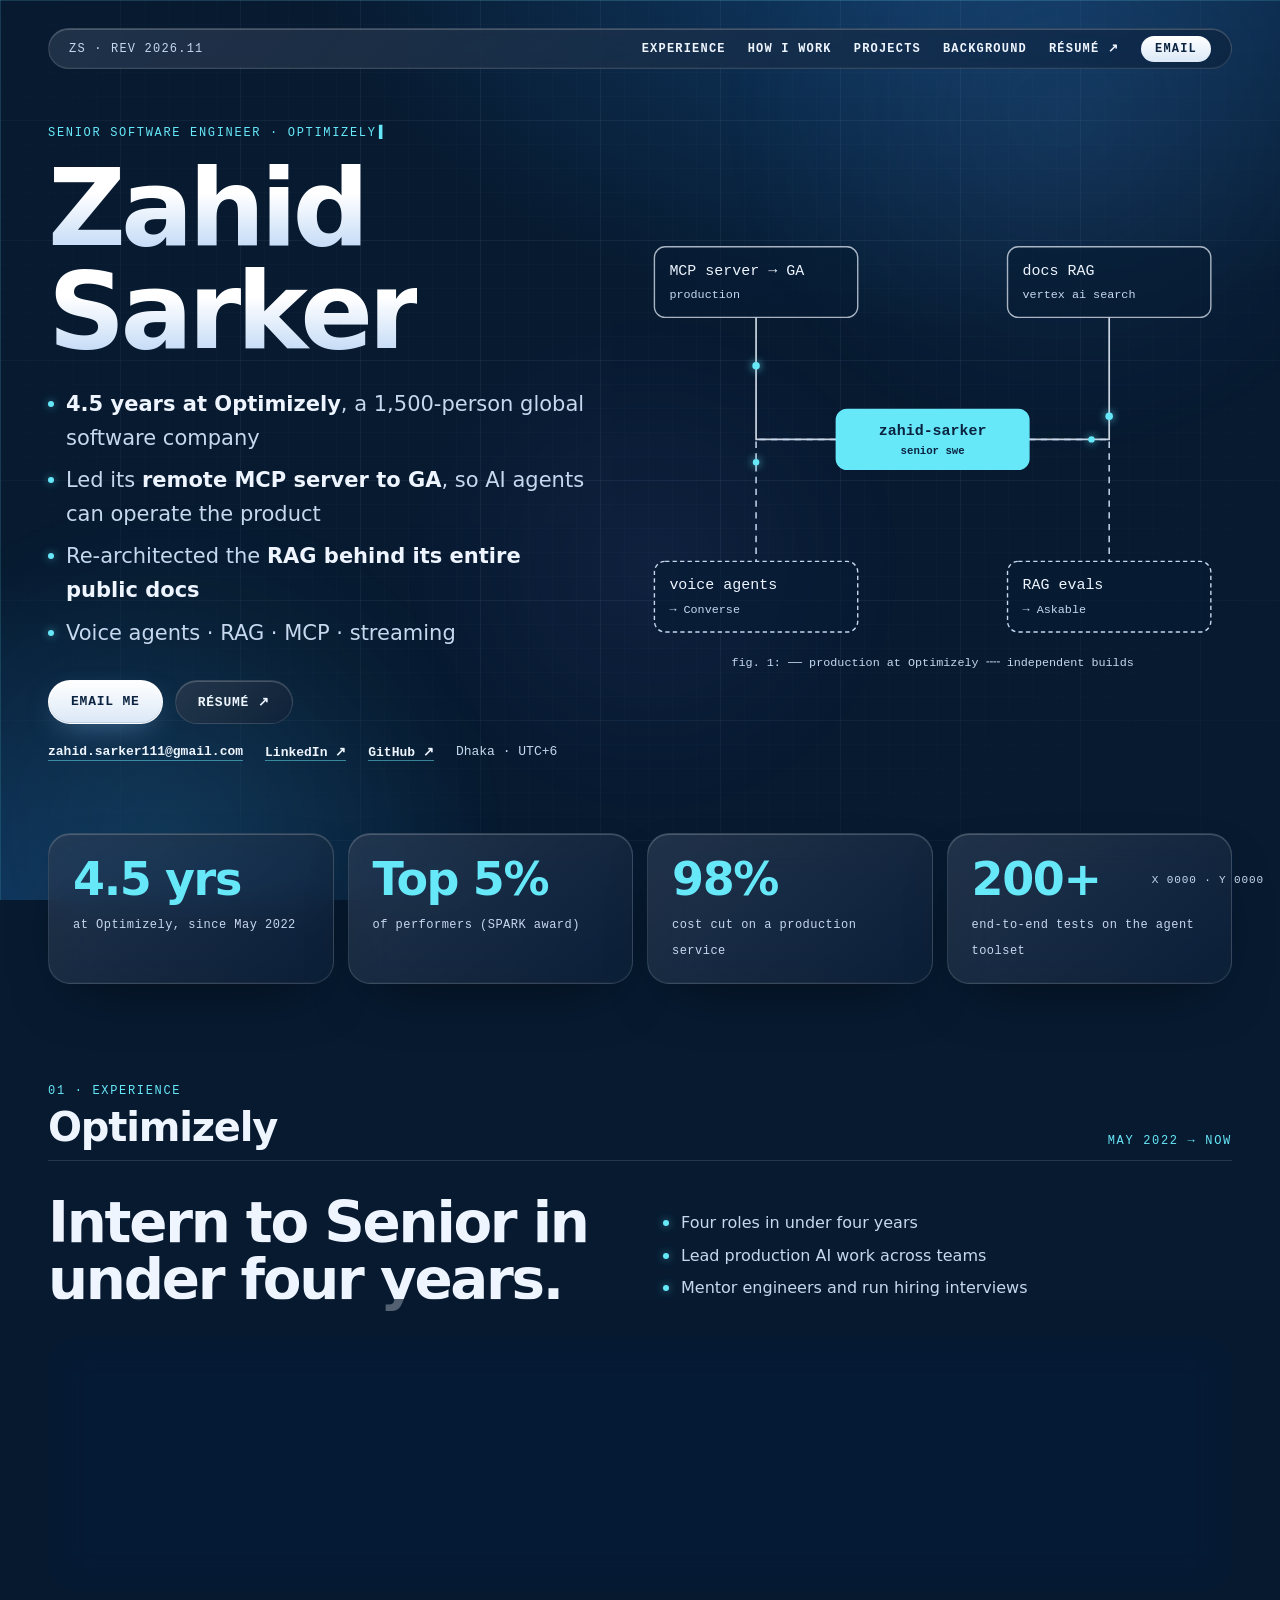
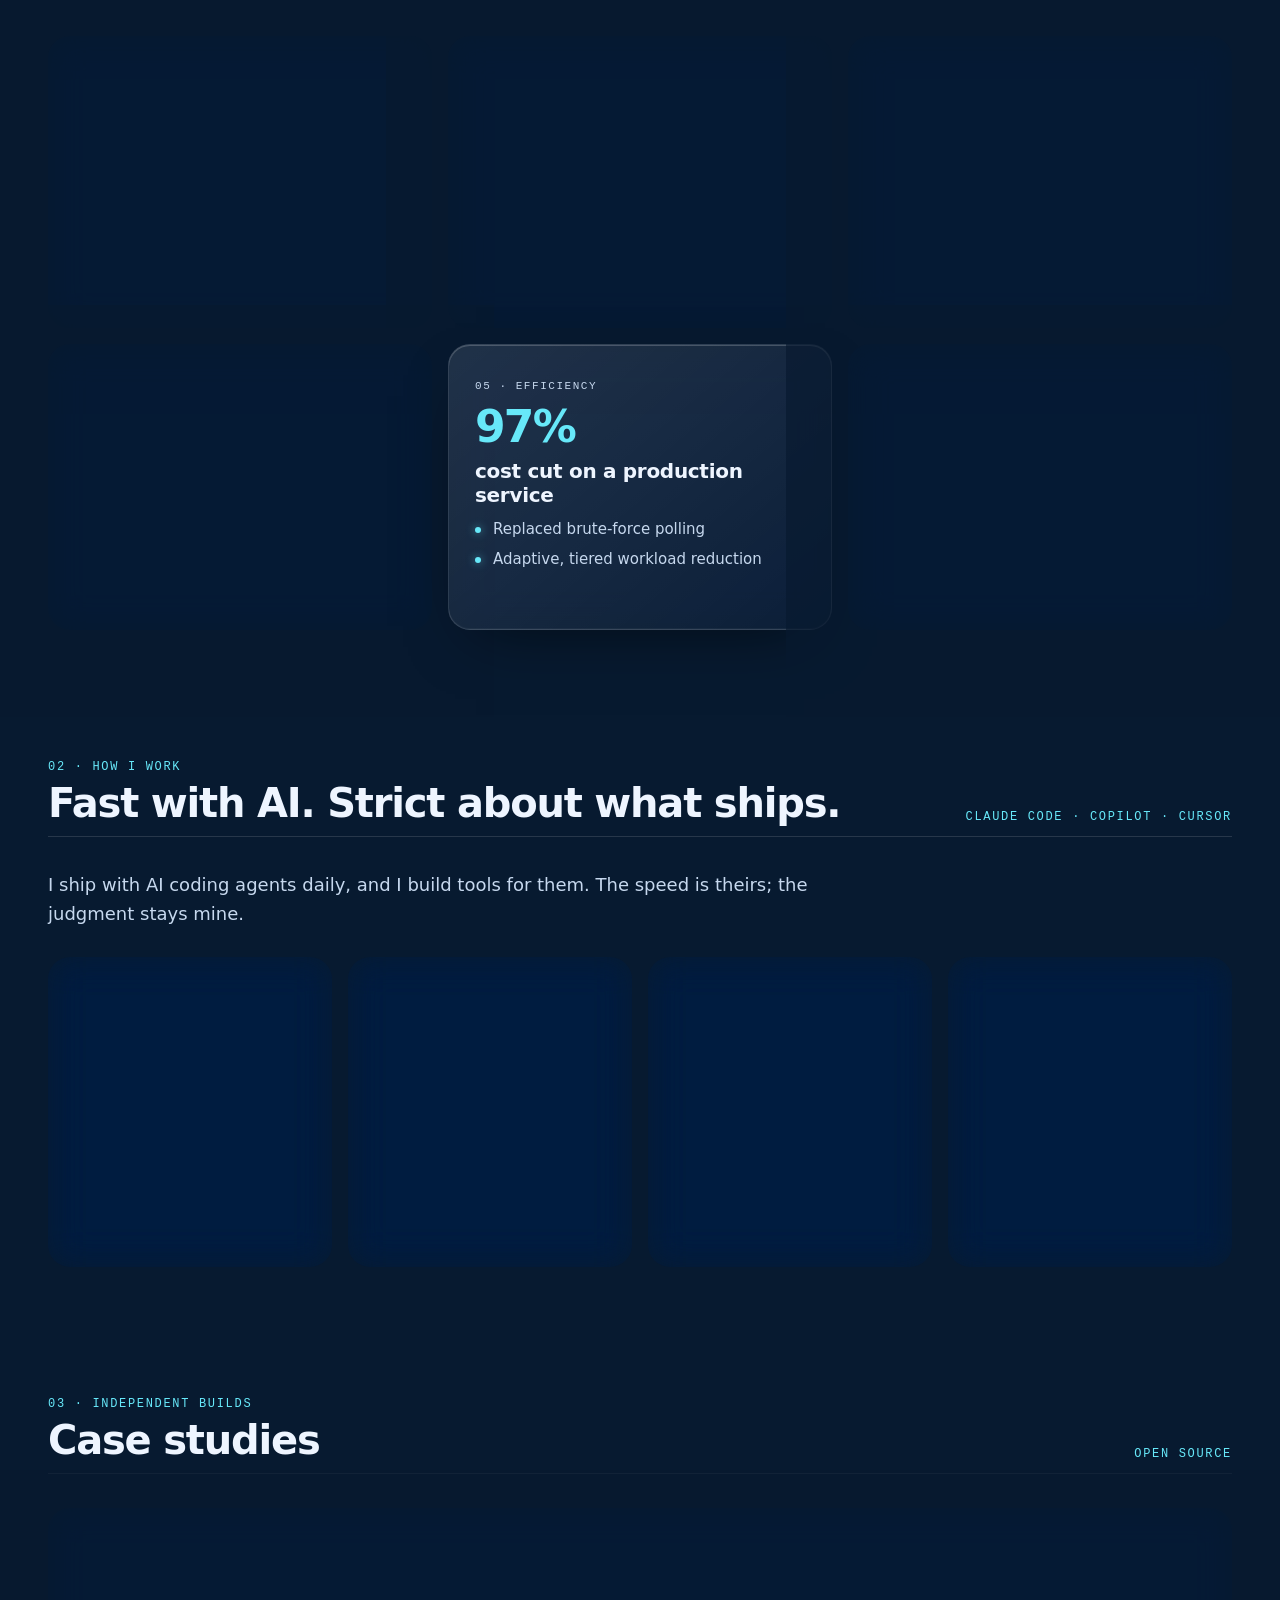
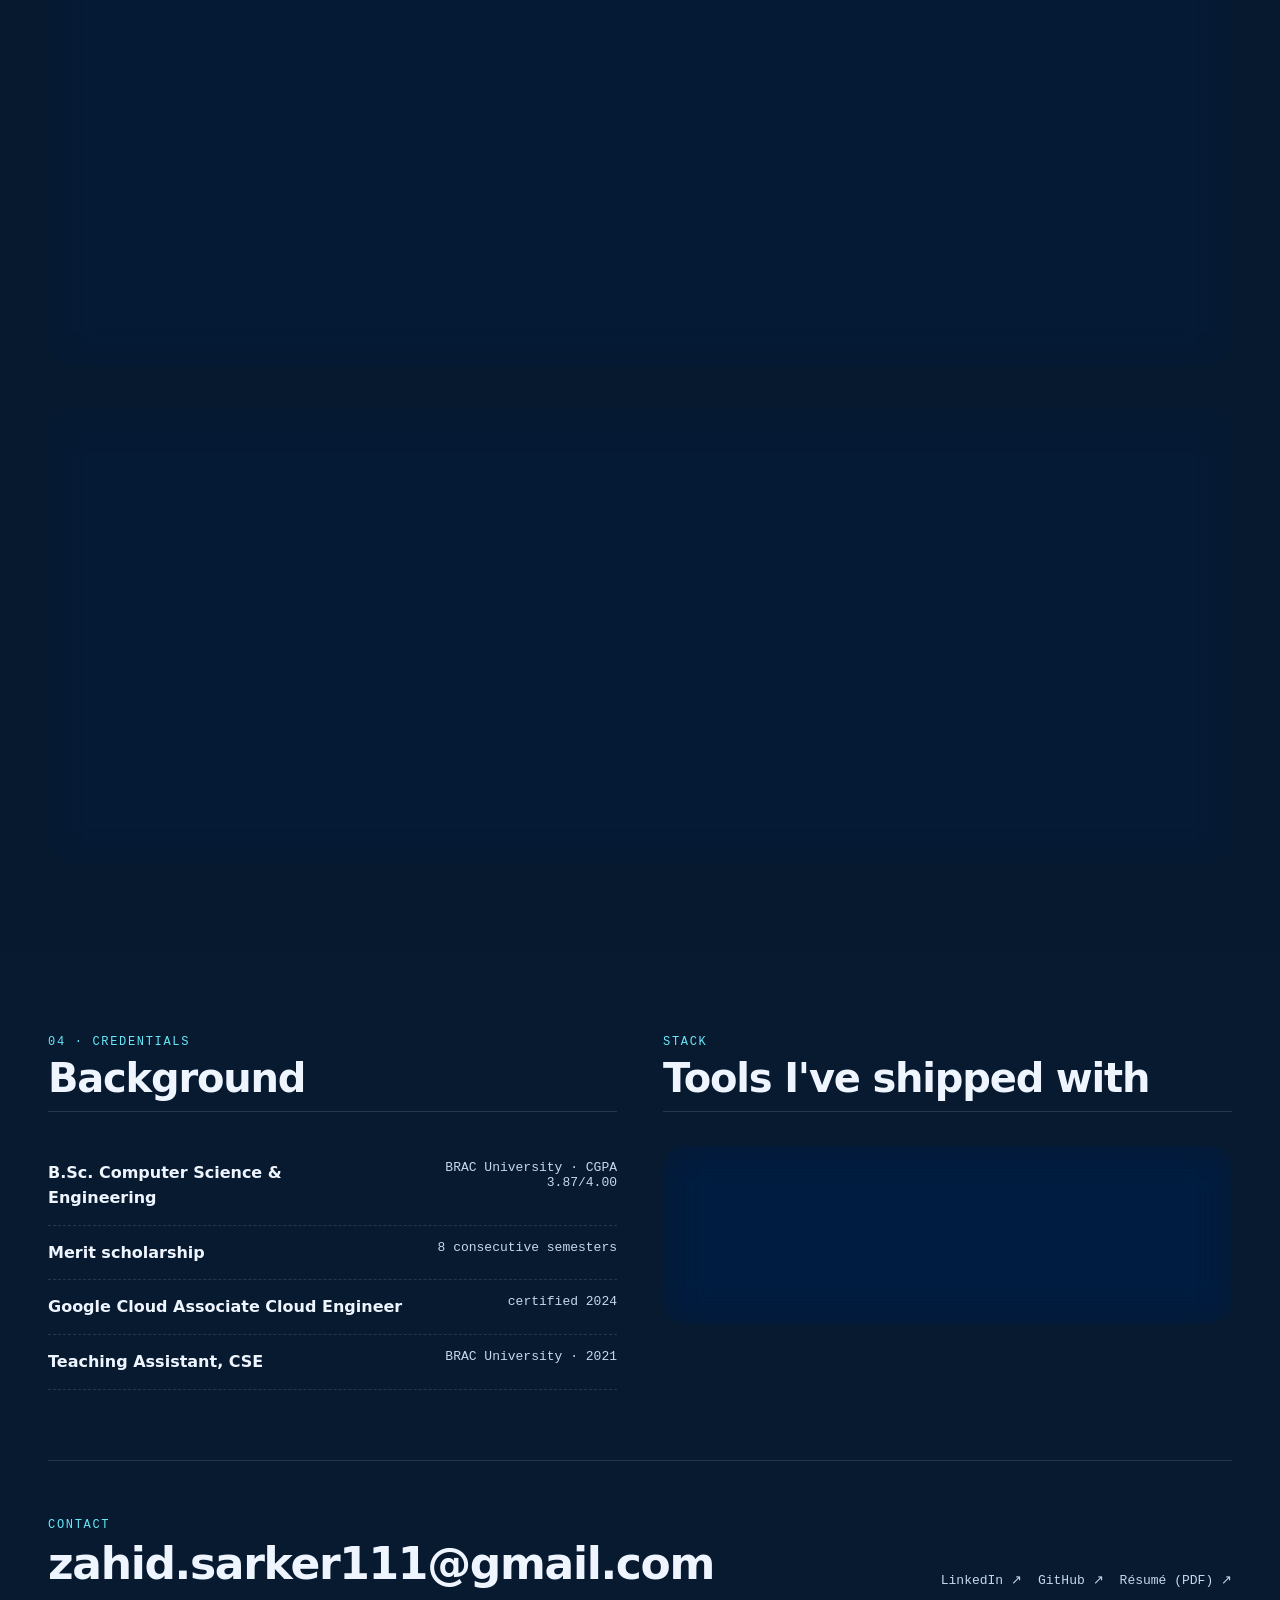
==== commit 2412e1e3: "turn home copy into bullets, add contact details to the hero and nav, and calm the background for re" ====
--- a/index.html
+++ b/index.html
@@ -43,15 +43,21 @@
 <div class="bg" aria-hidden="true"><i class="o1"></i><i class="o2"></i><i class="o3"></i></div>
 <div class="cx" aria-hidden="true"></div><div class="cy" aria-hidden="true"></div><div class="coord" aria-hidden="true">X 0000 · Y 0000</div>
 <div class="wrap">
-<nav class="glass" aria-label="Main"><span>ZS · Rev 2026.11</span><span><a class="hide" href="#experience">Experience</a><a class="hide" href="#ai">How I work</a><a class="hide" href="#projects">Projects</a><a class="hide" href="#skills">Background</a><a href="Zahid_Sarker_Resume.pdf" target="_blank" rel="noopener" data-umami-event="resume-nav">Résumé ↗</a></span></nav>
+<nav class="glass" aria-label="Main"><span>ZS<span class="rev"> · Rev 2026.11</span></span><span><a class="hide" href="#experience">Experience</a><a class="hide" href="#ai">How I work</a><a class="hide" href="#projects">Projects</a><a class="hide" href="#skills">Background</a><a href="Zahid_Sarker_Resume.pdf" target="_blank" rel="noopener" data-umami-event="resume-nav">Résumé ↗</a><a class="mail" href="mailto:zahid.sarker111@gmail.com" data-umami-event="email-nav">Email</a></span></nav>
 
 <main id="main">
 <header class="hero">
   <div>
     <span class="k type">Senior Software Engineer · Optimizely</span>
     <h1><span><i>Zahid</i></span><span><i>Sarker</i></span></h1>
-    <p class="lede fade"><b><span data-yrs>4.5</span> years at Optimizely</b>, a 1,500-person global software company. I build its production AI: <b>the remote MCP server</b> that lets external AI agents operate the product, and <b>the RAG system behind its entire public documentation</b>.</p>
-    <div class="cta fade" style="animation-delay:.65s"><a class="btn p" href="#experience">Experience</a><a class="btn" href="#projects">Case studies</a></div>
+    <ul class="pts lede fade">
+      <li><b><span data-yrs>4.5</span> years at Optimizely</b>, a 1,500-person global software company</li>
+      <li>Led its <b>remote MCP server to GA</b>, so AI agents can operate the product</li>
+      <li>Re-architected the <b>RAG behind its entire public docs</b></li>
+      <li>Voice agents · RAG · MCP · streaming</li>
+    </ul>
+    <div class="cta fade" style="animation-delay:.65s"><a class="btn p" href="mailto:zahid.sarker111@gmail.com" data-umami-event="email-hero">Email me</a><a class="btn" href="Zahid_Sarker_Resume.pdf" target="_blank" rel="noopener" data-umami-event="resume-hero">Résumé ↗</a></div>
+    <p class="contact fade" style="animation-delay:.75s"><a href="mailto:zahid.sarker111@gmail.com" data-umami-event="email-hero-text">zahid.sarker111@gmail.com</a><a href="https://linkedin.com/in/zahid-sarker7" target="_blank" rel="noopener" data-umami-event="linkedin-hero">LinkedIn ↗</a><a href="https://github.com/Zahid-Sarker-7" target="_blank" rel="noopener" data-umami-event="github-hero">GitHub ↗</a><span>Dhaka · UTC+6</span></p>
   </div>
 
   <div class="hero-dia">
@@ -87,7 +93,7 @@
   <div class="co rv">
     <div>
       <h3>Intern to Senior in under four years.</h3>
-      <p>Four roles at a 1,500-person global software company. I lead production AI work across teams, mentor engineers, and run technical hiring interviews.</p>
+      <ul class="pts"><li>Four roles in under four years</li><li>Lead production AI work across teams</li><li>Mentor engineers and run hiring interviews</li></ul>
     </div>
     <div class="journey glass" id="journey">
       <div class="jbot"><svg viewBox="-20 0 120 100" aria-hidden="true">
@@ -186,23 +192,23 @@
   </div>
 
   <div class="cards stagger">
-    <article class="card glass lift"><span class="no">01 · AI AGENTS</span><h3>Led a remote MCP server to general availability</h3><p>External AI agents can operate the product through its REST APIs. I built 6 MCP tools, with audit logging, Datadog observability, and RFC 9728 OAuth discovery.</p></article>
-    <article class="card glass lift"><span class="no">02 · RAG</span><h3>Re-architected documentation search on Vertex AI Search</h3><p>It replaced an unreliable prior system behind the company's entire public documentation, with a significant gain in accuracy and relevance.</p></article>
-    <article class="card glass lift"><span class="no">03 · OWNERSHIP</span><h3>Owned the agent toolset end to end and shipped full CRUD</h3><p>Create and update across every entity type, about 90% of the experimentation API, backed by 200+ end-to-end functional tests so other teams can contribute safely.</p></article>
-    <article class="card glass lift"><span class="no">04 · CROSS-TEAM</span><h3>MCP audit logging across 3 teams</h3><p>Coordinated across the API, backend, and frontend teams. I also built user-level role authorization for the AI assistant across 3 products.</p></article>
-    <article class="card glass lift"><span class="no">05 · EFFICIENCY</span><span class="big"><span data-count="98">98</span>%</span><h3>cost cut on a production service</h3><p>Replaced brute-force polling with adaptive, tiered workload reduction.</p></article>
-    <article class="card glass lift"><span class="no">06 · PEOPLE</span><h3>Mentor, interviewer, top 5% performer</h3><p>I mentor junior engineers, conduct technical hiring interviews, and received the SPARK award for the top 5% of performers.</p></article>
+    <article class="card glass lift"><span class="no">01 · AI AGENTS</span><h3>Led a remote MCP server to GA</h3><ul class="pts"><li>External AI agents operate the product via its REST APIs</li><li>Built 6 MCP tools</li><li>Audit logging + Datadog observability</li><li>RFC 9728 OAuth discovery</li></ul></article>
+    <article class="card glass lift"><span class="no">02 · RAG</span><h3>Re-architected docs search on Vertex AI Search</h3><ul class="pts"><li>Powers the company's entire public documentation</li><li>Replaced an unreliable prior system</li><li>Significant gain in accuracy and relevance</li></ul></article>
+    <article class="card glass lift"><span class="no">03 · OWNERSHIP</span><h3>Owned the agent toolset end to end</h3><ul class="pts"><li>Full CRUD across every entity type</li><li>~90% of the experimentation API</li><li>200+ end-to-end functional tests</li></ul></article>
+    <article class="card glass lift"><span class="no">04 · CROSS-TEAM</span><h3>MCP audit logging across 3 teams</h3><ul class="pts"><li>API, backend, and frontend in one feature</li><li>User-level role authorization for the AI assistant</li><li>Rolled out across 3 products</li></ul></article>
+    <article class="card glass lift"><span class="no">05 · EFFICIENCY</span><span class="big"><span data-count="98">98</span>%</span><h3>cost cut on a production service</h3><ul class="pts"><li>Replaced brute-force polling</li><li>Adaptive, tiered workload reduction</li></ul></article>
+    <article class="card glass lift"><span class="no">06 · PEOPLE</span><h3>Mentor, interviewer, top 5%</h3><ul class="pts"><li>Mentor junior engineers</li><li>Run technical hiring interviews</li><li>SPARK award: top 5% of performers</li></ul></article>
   </div>
 </section>
 
 <section id="ai" aria-labelledby="ai-h">
   <div class="sec rv"><h2 id="ai-h"><small>02 · How I work</small>Fast with AI. Strict about what ships.</h2><span class="k">Claude Code · Copilot · Cursor</span></div>
-  <p class="prose rv" style="margin-bottom:30px">I ship with AI coding agents every day, and I build tools for them: the MCP server at work exists so agents can operate a product safely. The speed is real. Deciding what's correct stays my job.</p>
+  <p class="intro rv">I ship with AI coding agents daily, and I build tools for them. The speed is theirs; the judgment stays mine.</p>
   <div class="cards ai stagger">
-    <article class="card glass lift"><span class="no">01 · DESIGN</span><h3>I set the boundaries; agents fill them in</h3><p>Ports, data model, and failure modes are decided up front, so generated code lands inside a design instead of becoming one. Converse swaps LLM, STT, and TTS vendors by config for that reason.</p></article>
-    <article class="card glass lift"><span class="no">02 · TESTS</span><h3>Tests define done, not the diff</h3><p>Converse ships with 33 backend tests plus a real-browser E2E with a fake mic. At work, 200+ end-to-end tests guard the agent toolset. A fix without a test isn't finished.</p></article>
-    <article class="card glass lift"><span class="no">03 · REPRODUCE</span><h3>No fix is accepted without a repro</h3><p>Every live voice bug was reproduced first. When an AI-proposed turn-detection fix failed the recorded-speech test, the test won and the fix was redone.</p></article>
-    <article class="card glass lift"><span class="no">04 · VERIFY</span><h3>I check the live docs and overrule when it's wrong</h3><p>Twice an AI review tried to move my Gemini adapter onto the legacy API. The live docs and the installed SDK confirmed my Interactions API code was the current surface, so it stayed, with the reasoning logged.</p></article>
+    <article class="card glass lift"><span class="no">01 · DESIGN</span><h3>I set the boundaries; agents fill them in</h3><ul class="pts"><li>Ports, data model, failure modes decided first</li><li>Generated code lands inside a design</li><li>Converse swaps LLM, STT, TTS vendors by config</li></ul></article>
+    <article class="card glass lift"><span class="no">02 · TESTS</span><h3>Tests define done</h3><ul class="pts"><li>Converse: 33 backend tests + browser E2E</li><li>At work: 200+ E2E tests on the agent toolset</li><li>No fix ships without a test</li></ul></article>
+    <article class="card glass lift"><span class="no">03 · REPRODUCE</span><h3>No fix without a repro</h3><ul class="pts"><li>Every live voice bug reproduced first</li><li>An AI-proposed fix failed the speech test, so it was redone</li></ul></article>
+    <article class="card glass lift"><span class="no">04 · VERIFY</span><h3>Overrule the AI when it's wrong</h3><ul class="pts"><li>An AI review twice pushed Gemini's legacy API</li><li>Live docs + installed SDK confirmed my code</li><li>Kept it, and logged why</li></ul></article>
   </div>
 </section>
 
@@ -213,7 +219,7 @@
     <div class="body">
       <span class="k">Sheet 01 · Real-time voice agent</span>
       <h3><a href="converse/">Converse</a></h3>
-      <p>A voice pipeline built from scratch: turn detection that waits through thinking pauses, barge-in, then STT → LLM → TTS over WebSockets. A LangGraph judge scores the conversation and quotes your own words as evidence.</p>
+      <ul class="pts"><li>Voice pipeline built from scratch: turn detection, barge-in, STT → LLM → TTS</li><li>Waits through thinking pauses; stops when you talk over it</li><li>LangGraph judge quotes your own words as evidence</li></ul>
       <div class="tb"><div><span>Run cost</span><strong>$0</strong></div><div><span>Live sessions</span><strong>5</strong></div>
         <div><span>Root cause ≠ first guess</span><strong>3 of 5</strong></div><div><span>Tests</span><strong>33 + browser E2E</strong></div>
         <div class="go-cs"><a href="converse/" data-umami-event="cs-converse">Read the case study →</a><a href="https://github.com/Zahid-Sarker-7/converse" target="_blank" rel="noopener" data-umami-event="repo-converse">GitHub ↗</a></div></div>
@@ -224,7 +230,7 @@
     <div class="body">
       <span class="k">Sheet 02 · Production-style RAG</span>
       <h3><a href="askable/">Askable</a></h3>
-      <p>Hybrid retrieval (dense search, BM25, and RRF), then reranking, compression, and cited answers streamed over SSE. A RAGAS harness measures it, and when the answer isn't in your document, it says so.</p>
+      <ul class="pts"><li>Hybrid retrieval (BM25 + vectors + RRF), reranking, compression</li><li>Cited answers streamed over SSE</li><li>Says "I couldn't find that" instead of guessing</li></ul>
       <div class="tb"><div><span>Faithfulness</span><strong>1.0</strong></div><div><span>Context recall</span><strong>1.0</strong></div>
         <div><span>Precision</span><strong>0.52</strong></div><div><span>Eval set</span><strong>RAGAS · 5-Q</strong></div>
         <div class="go-cs"><a href="askable/" data-umami-event="cs-askable">Read the case study →</a><a href="https://github.com/Zahid-Sarker-7/askable" target="_blank" rel="noopener" data-umami-event="repo-askable">GitHub ↗</a></div></div>
--- a/site.css
+++ b/site.css
@@ -1,6 +1,6 @@
 /* Blueprint glass: frosted panels over a slow aurora + drafting grid. No build step. */
-:root{--bg:#071a30;--bg2:#0a2340;--ink:#eef5ff;--muted:#a9c4e4;--line:rgba(255,255,255,.13);--acc:#67e8f9;--acc-rgb:103,232,249;
-  --glass:linear-gradient(140deg,rgba(255,255,255,.11),rgba(255,255,255,.025)),rgba(8,28,52,.42);
+:root{--bg:#071a30;--bg2:#0a2340;--ink:#eef5ff;--muted:#c6d8ee;--line:rgba(255,255,255,.13);--acc:#67e8f9;--acc-rgb:103,232,249;
+  --glass:linear-gradient(140deg,rgba(255,255,255,.11),rgba(255,255,255,.025)),rgba(8,26,48,.68);
   --glass-hi:rgba(255,255,255,.2);--cta:linear-gradient(180deg,#fff,#dbe8f7);--r:22px;
   --sans:"Helvetica Neue",system-ui,-apple-system,"Segoe UI",Roboto,sans-serif;--mono:ui-monospace,"SF Mono",Menlo,Consolas,monospace}
 *{box-sizing:border-box;margin:0}
@@ -18,17 +18,17 @@
 /* ── animated background: aurora orbs + drifting drafting grid + scan line ── */
 .bg{position:fixed;inset:0;z-index:-1;overflow:hidden;pointer-events:none;
   background:radial-gradient(1100px 700px at 75% -10%,#123f6c 0%,transparent 60%),radial-gradient(900px 700px at 0% 110%,#0f3560 0%,transparent 60%),var(--bg)}
-.bg i{position:absolute;width:62vmax;height:62vmax;border-radius:50%;opacity:.55;will-change:transform}
+.bg i{position:absolute;width:62vmax;height:62vmax;border-radius:50%;opacity:.28;will-change:transform}
 .bg .o1{top:-22vmax;right:-14vmax;background:radial-gradient(circle,rgba(96,165,250,.36),transparent 62%);animation:d1 38s ease-in-out infinite alternate}
 .bg .o2{bottom:-26vmax;left:-18vmax;background:radial-gradient(circle,rgba(79,209,230,.34),transparent 62%);animation:d2 46s ease-in-out infinite alternate}
 .bg .o3{top:30%;left:28%;width:46vmax;height:46vmax;background:radial-gradient(circle,rgba(139,124,255,.26),transparent 62%);animation:d3 52s ease-in-out infinite alternate}
 .bg::before{content:"";position:absolute;inset:-120px;
-  background-image:linear-gradient(rgba(143,179,217,.11) 1px,transparent 1px),linear-gradient(90deg,rgba(143,179,217,.11) 1px,transparent 1px),
-  linear-gradient(rgba(143,179,217,.045) 1px,transparent 1px),linear-gradient(90deg,rgba(143,179,217,.045) 1px,transparent 1px);
+  background-image:linear-gradient(rgba(143,179,217,.06) 1px,transparent 1px),linear-gradient(90deg,rgba(143,179,217,.06) 1px,transparent 1px),
+  linear-gradient(rgba(143,179,217,.025) 1px,transparent 1px),linear-gradient(90deg,rgba(143,179,217,.025) 1px,transparent 1px);
   background-size:120px 120px,120px 120px,24px 24px,24px 24px;animation:grid 60s linear infinite;
   -webkit-mask-image:radial-gradient(ellipse at 50% 35%,#000 35%,transparent 85%);mask-image:radial-gradient(ellipse at 50% 35%,#000 35%,transparent 85%)}
 .bg::after{content:"";position:absolute;left:0;right:0;height:180px;top:-180px;
-  background:linear-gradient(180deg,transparent,rgba(103,232,249,.05) 50%,transparent);animation:scan 14s linear infinite}
+  background:linear-gradient(180deg,transparent,rgba(103,232,249,.025) 50%,transparent);animation:scan 14s linear infinite}
 @keyframes d1{to{transform:translate(-18vmax,22vmax) scale(1.15)}}
 @keyframes d2{to{transform:translate(24vmax,-16vmax) scale(1.1)}}
 @keyframes d3{to{transform:translate(-14vmax,-18vmax) scale(.85)}}
@@ -53,9 +53,12 @@
 /* floating glass nav */
 nav{position:sticky;top:14px;z-index:20;display:flex;justify-content:space-between;align-items:center;margin-top:14px;padding:12px 20px;
   font:12px var(--mono);letter-spacing:.1em;text-transform:uppercase;color:var(--muted);gap:16px;border-radius:999px}
-nav a{text-decoration:none;margin-left:22px;transition:color .2s}
+nav a{text-decoration:none;margin-left:22px;transition:color .2s;color:var(--ink);font-weight:700}
+nav .mail{padding:6px 14px;border-radius:999px;background:var(--cta);color:#0a2340}
+nav .mail:hover{color:#0a2340;box-shadow:0 8px 24px -10px rgba(150,200,255,.7)}
 nav a:hover{color:var(--acc)}
 nav .home{margin-left:0}
+nav>span,nav a{white-space:nowrap}
 
 /* buttons */
 .cta{display:flex;gap:12px;margin-top:30px;flex-wrap:wrap}
@@ -66,13 +69,26 @@
 .btn:hover{transform:translateY(-2px);box-shadow:inset 0 1px 0 var(--glass-hi),0 14px 30px -14px rgba(0,0,0,.6)}
 .btn.p:hover{box-shadow:inset 0 1px 0 #fff,inset 0 -1px 0 rgba(10,35,64,.12),0 16px 40px -12px rgba(150,200,255,.75)}
 
+/* bullet lists (used instead of paragraphs where possible) */
+.pts{list-style:none;padding:0;margin:0}
+.pts li{position:relative;padding-left:18px;margin:7px 0;color:var(--muted)}
+.pts li::before{content:"";position:absolute;left:0;top:.62em;width:6px;height:6px;border-radius:50%;background:var(--acc);box-shadow:0 0 8px rgba(var(--acc-rgb),.6)}
+.pts li b{color:var(--ink);font-weight:600}
+.card .pts li{font-size:15px;margin:6px 0}
+.intro{color:var(--muted);font-size:18px;margin-bottom:28px;max-width:760px}
+.contact{display:flex;flex-wrap:wrap;gap:8px 22px;margin-top:20px;font:13px var(--mono)}
+.contact a{color:var(--ink);font-weight:700;text-decoration:none;border-bottom:1px solid rgba(var(--acc-rgb),.5);transition:color .2s}
+.contact a:hover{color:var(--acc)}
+.contact span{color:var(--muted)}
+
 /* hero */
 header{padding:7vh 0 4vh}
 .hero{display:grid;grid-template-columns:1fr 1.1fr;gap:40px;align-items:center}
 h1{font-size:clamp(52px,8.4vw,118px);line-height:.9;letter-spacing:-.045em;font-weight:800;margin:16px 0 22px;color:#fff}
 h1 span{display:block;overflow:hidden;padding-bottom:.06em}
 h1 span i{display:inline-block;font-style:normal;background:linear-gradient(180deg,#fff 35%,#bcd6f5);-webkit-background-clip:text;background-clip:text;color:transparent}
-.lede{font-size:clamp(18px,1.85vw,21px);color:var(--muted);max-width:580px}
+.lede{font-size:clamp(18px,1.85vw,21px);color:var(--muted);max-width:600px}
+ul.lede li{margin:9px 0}
 .lede b{color:var(--ink);font-weight:600}
 .type::after{content:"▍";color:var(--acc);margin-left:2px;animation:blink 1s steps(1) infinite}
 
@@ -323,12 +339,15 @@
   .bug{grid-template-columns:1fr}
   .bug .id{border-right:0;border-bottom:1px solid var(--line)}
   nav a.hide{display:none}
+  nav a{margin-left:14px}
   section{padding:70px 0 20px}
   .hint{display:block}
 }
 @media(max-width:600px){
   .wrap{padding:0 16px}
-  nav{padding:10px 16px}
+  nav{padding:10px 12px 10px 16px;letter-spacing:.06em}
+  nav .rev{display:none}
+  nav a{margin-left:12px}
   .hero-dia{display:none}
   .bug dl{grid-template-columns:1fr;gap:2px}
   .bug dd{margin-bottom:10px}
@@ -341,7 +360,7 @@
   .pager{grid-template-columns:1fr}
   .pager a+a{text-align:left}
   footer .links a{margin:0 16px 0 0}
-  .bg i{opacity:.4}
+  .bg i{opacity:.2}
 }
 @media(prefers-reduced-transparency:reduce){
   .glass,.btn:not(.p){background:rgba(10,32,58,.95);-webkit-backdrop-filter:none;backdrop-filter:none}
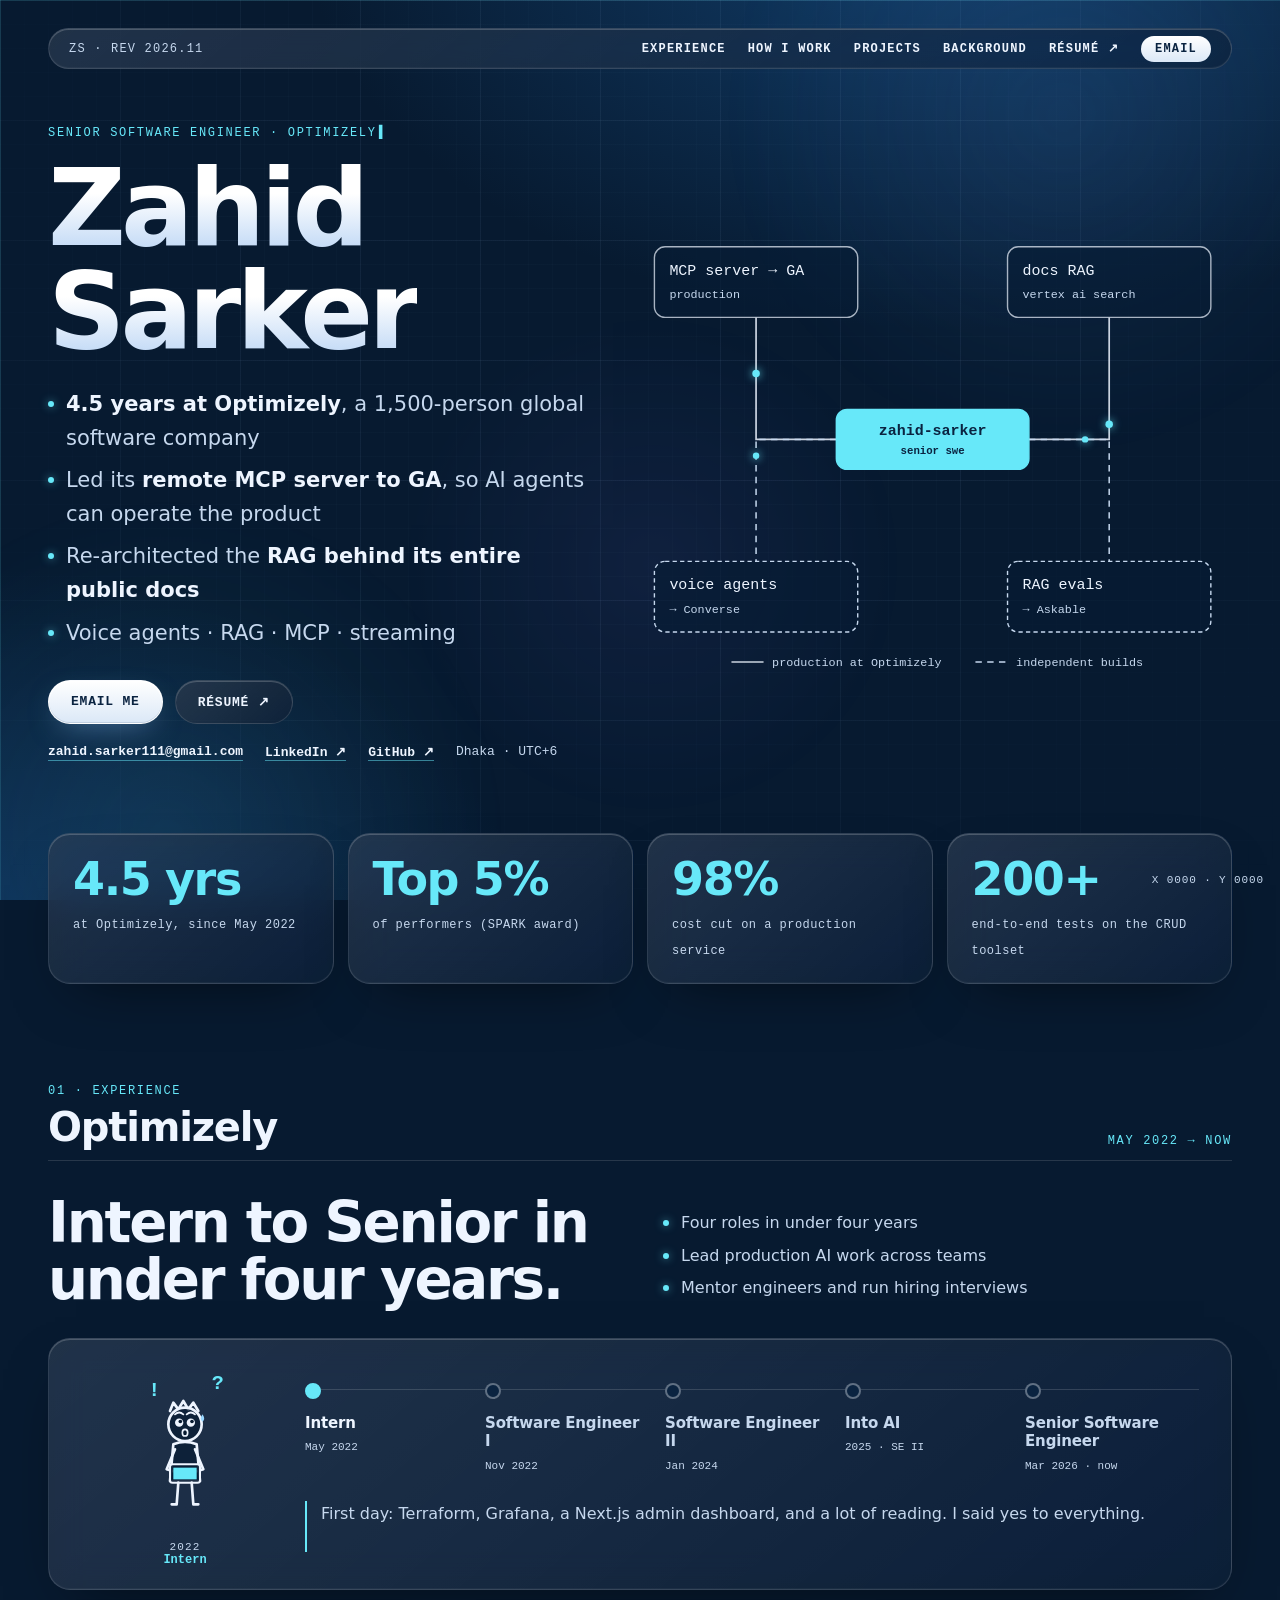
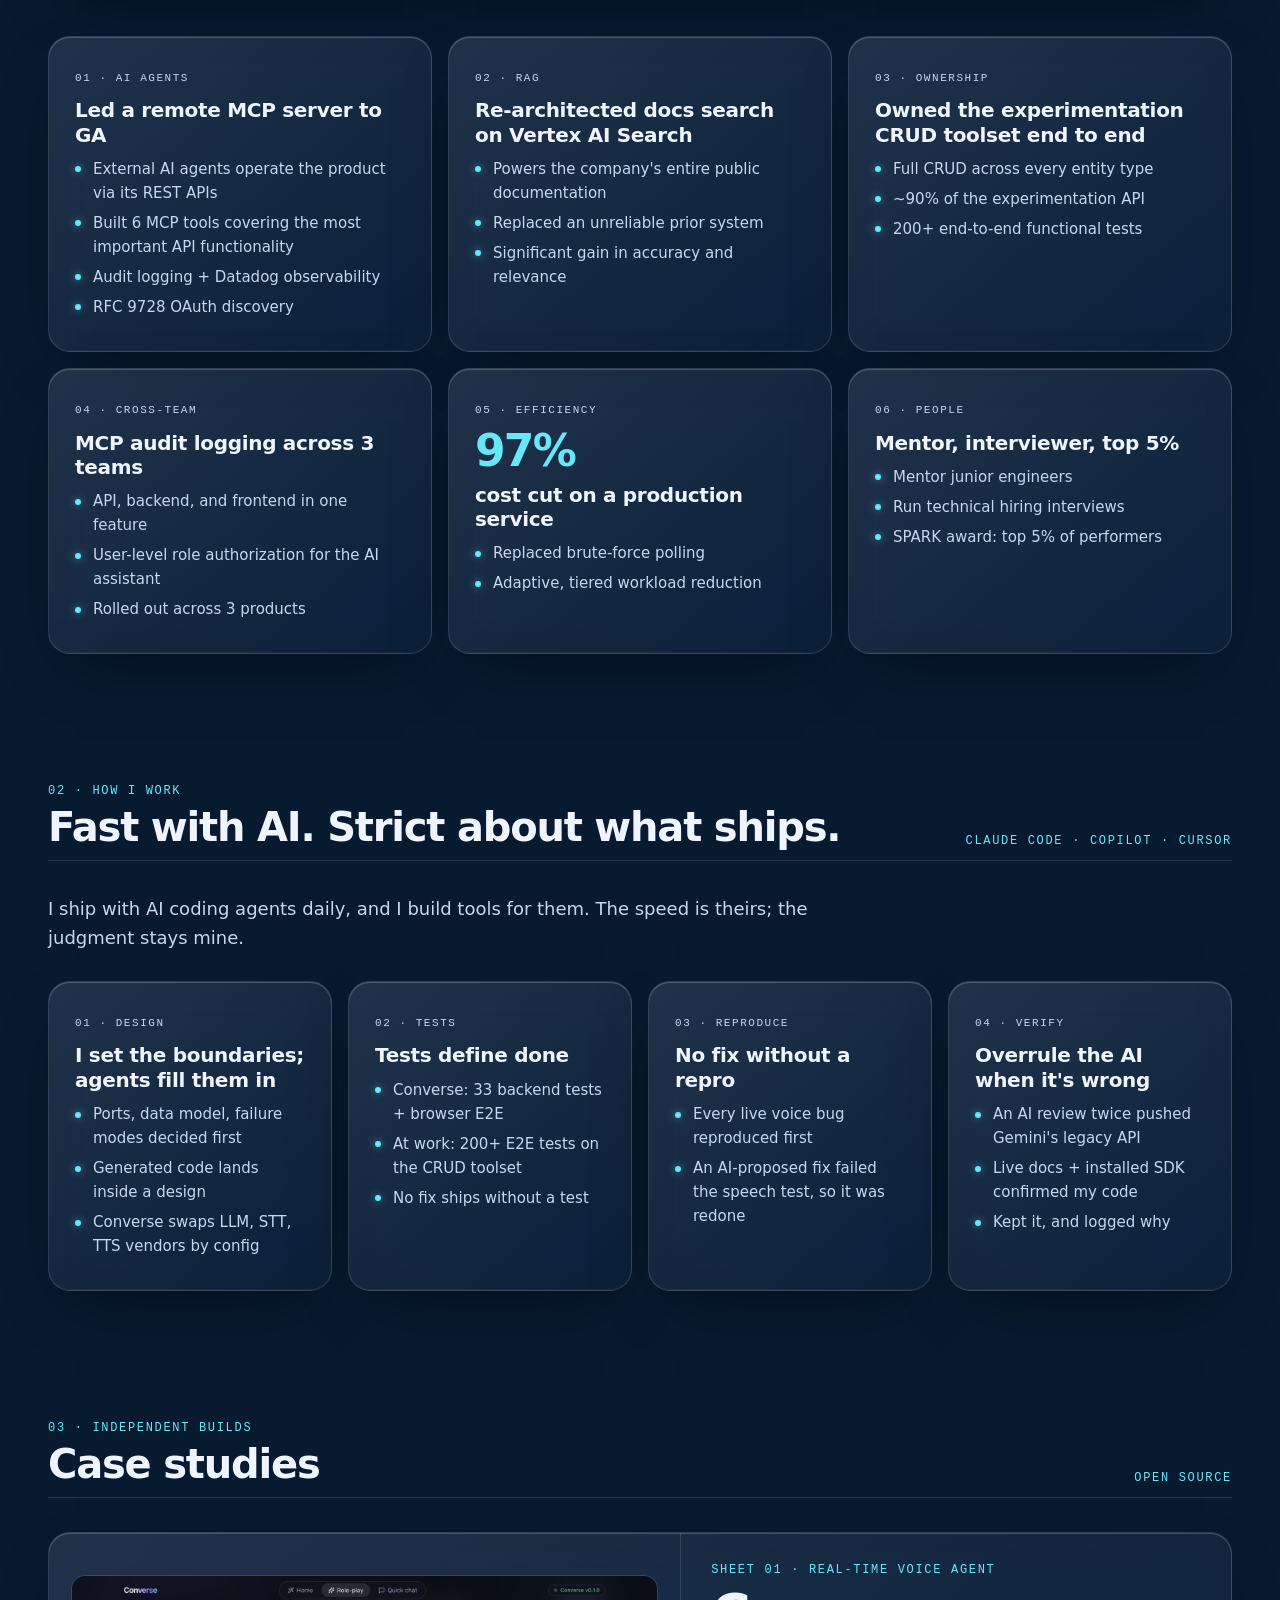
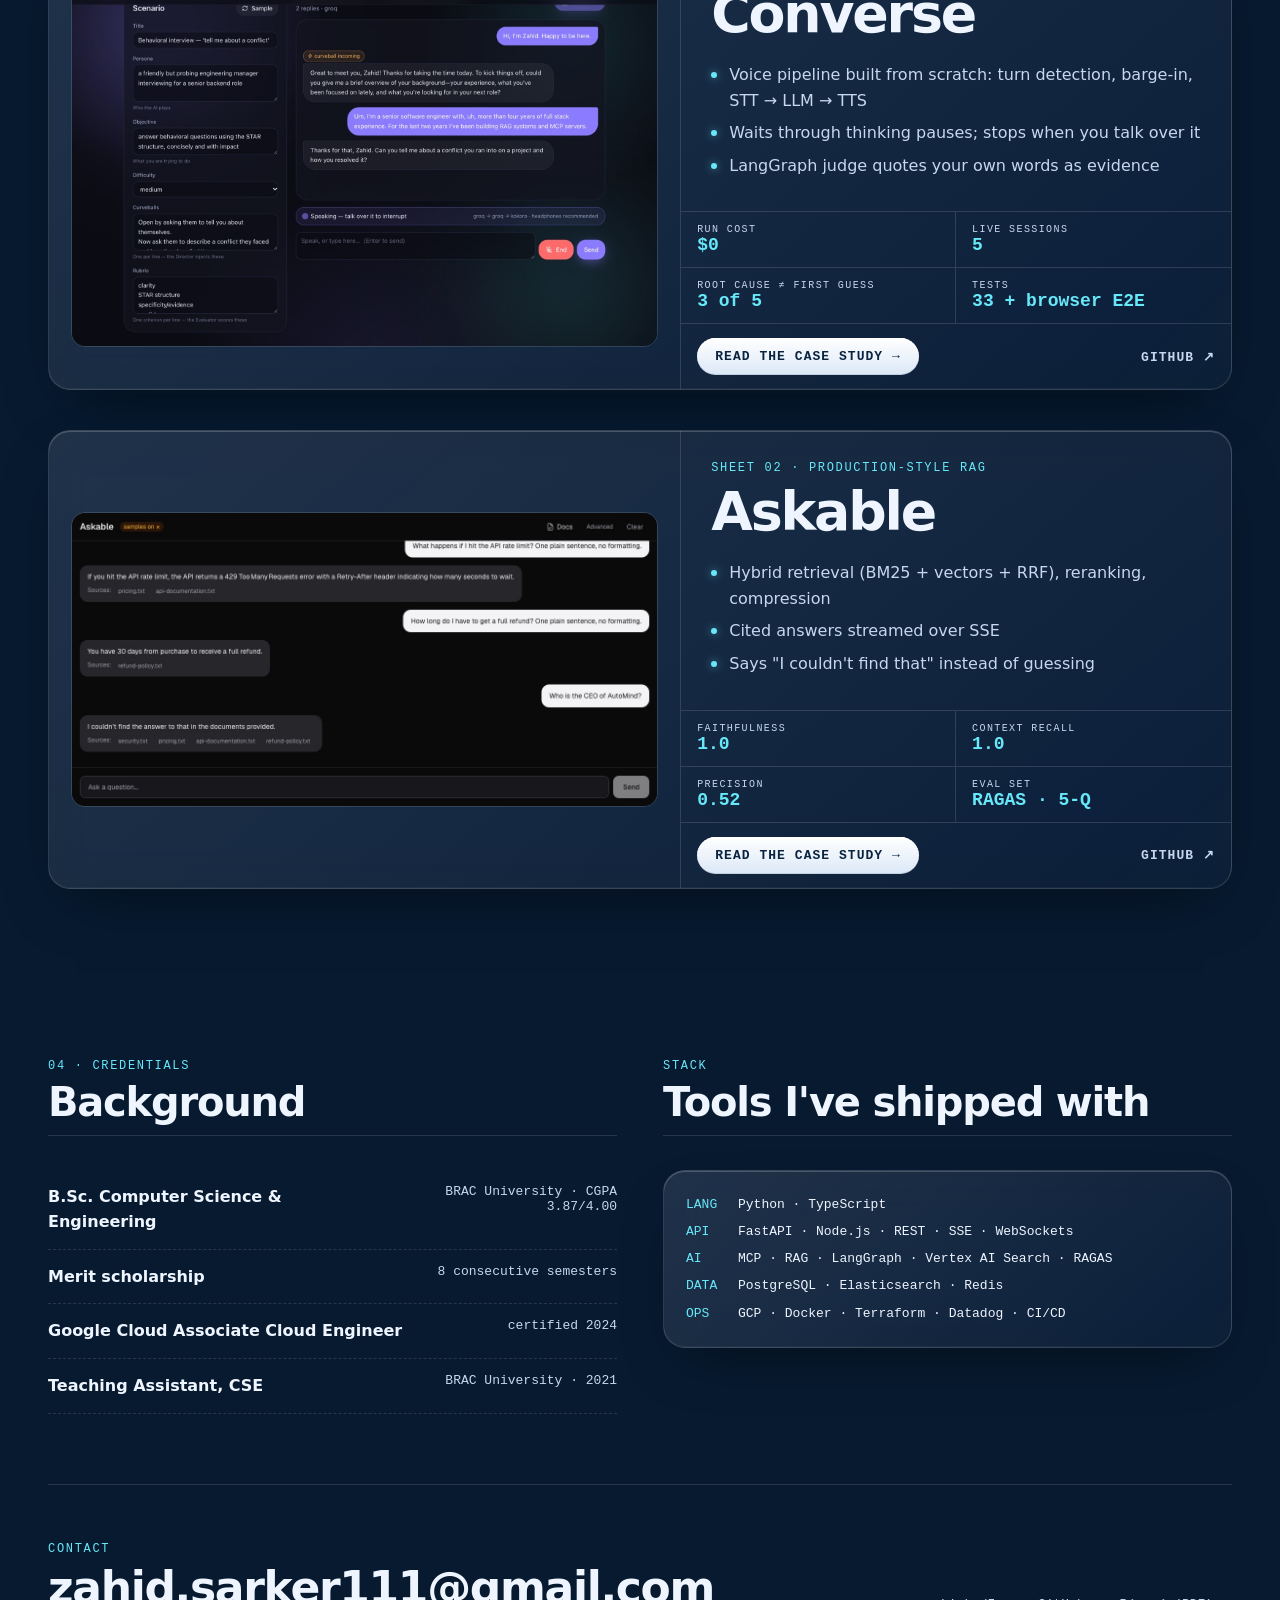
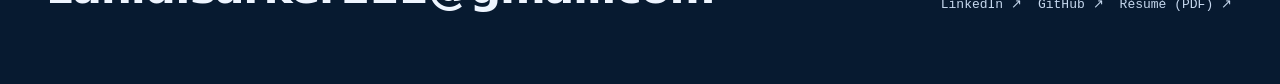
==== commit df5a7f84: "draw the diagram legend as real line samples and name the experimentation CRUD toolset and MCP tool " ====
--- a/index.html
+++ b/index.html
@@ -76,7 +76,10 @@
     <circle class="pkt" r="3.5"><animateMotion dur="2.4s" begin=".6s" repeatCount="indefinite"><mpath href="#e2"/></animateMotion></circle>
     <circle class="pkt" r="3" opacity=".6"><animateMotion dur="3s" begin=".3s" repeatCount="indefinite"><mpath href="#e3"/></animateMotion></circle>
     <circle class="pkt" r="3" opacity=".6"><animateMotion dur="3s" begin=".9s" repeatCount="indefinite"><mpath href="#e4"/></animateMotion></circle>
-    <text class="sm" x="280" y="432" text-anchor="middle">fig. 1: ── production at Optimizely  ╌╌ independent builds</text>
+    <g class="legend-key" aria-hidden="true">
+      <line x1="92" y1="428" x2="122" y2="428" stroke="rgba(238,245,255,.85)" stroke-width="1.6"/><text class="sm" x="130" y="432">production at Optimizely</text>
+      <line x1="320" y1="428" x2="350" y2="428" stroke="var(--muted)" stroke-width="1.4" stroke-dasharray="6 5"/><text class="sm" x="358" y="432">independent builds</text>
+    </g>
   </svg>
   </div>
 </header>
@@ -85,7 +88,7 @@
   <div class="glass lift"><strong><span data-yrs>4.5</span> yrs</strong><span>at Optimizely, since May 2022</span></div>
   <div class="glass lift"><strong>Top <span data-count="5">5</span>%</strong><span>of performers (SPARK award)</span></div>
   <div class="glass lift"><strong><span data-count="98">98</span>%</strong><span>cost cut on a production service</span></div>
-  <div class="glass lift"><strong><span data-count="200">200</span>+</strong><span>end-to-end tests on the agent toolset</span></div>
+  <div class="glass lift"><strong><span data-count="200">200</span>+</strong><span>end-to-end tests on the CRUD toolset</span></div>
 </div>
 
 <section id="experience" aria-labelledby="exp-h">
@@ -192,9 +195,9 @@
   </div>
 
   <div class="cards stagger">
-    <article class="card glass lift"><span class="no">01 · AI AGENTS</span><h3>Led a remote MCP server to GA</h3><ul class="pts"><li>External AI agents operate the product via its REST APIs</li><li>Built 6 MCP tools</li><li>Audit logging + Datadog observability</li><li>RFC 9728 OAuth discovery</li></ul></article>
+    <article class="card glass lift"><span class="no">01 · AI AGENTS</span><h3>Led a remote MCP server to GA</h3><ul class="pts"><li>External AI agents operate the product via its REST APIs</li><li>Built 6 MCP tools covering the most important API functionality</li><li>Audit logging + Datadog observability</li><li>RFC 9728 OAuth discovery</li></ul></article>
     <article class="card glass lift"><span class="no">02 · RAG</span><h3>Re-architected docs search on Vertex AI Search</h3><ul class="pts"><li>Powers the company's entire public documentation</li><li>Replaced an unreliable prior system</li><li>Significant gain in accuracy and relevance</li></ul></article>
-    <article class="card glass lift"><span class="no">03 · OWNERSHIP</span><h3>Owned the agent toolset end to end</h3><ul class="pts"><li>Full CRUD across every entity type</li><li>~90% of the experimentation API</li><li>200+ end-to-end functional tests</li></ul></article>
+    <article class="card glass lift"><span class="no">03 · OWNERSHIP</span><h3>Owned the experimentation CRUD toolset end to end</h3><ul class="pts"><li>Full CRUD across every entity type</li><li>~90% of the experimentation API</li><li>200+ end-to-end functional tests</li></ul></article>
     <article class="card glass lift"><span class="no">04 · CROSS-TEAM</span><h3>MCP audit logging across 3 teams</h3><ul class="pts"><li>API, backend, and frontend in one feature</li><li>User-level role authorization for the AI assistant</li><li>Rolled out across 3 products</li></ul></article>
     <article class="card glass lift"><span class="no">05 · EFFICIENCY</span><span class="big"><span data-count="98">98</span>%</span><h3>cost cut on a production service</h3><ul class="pts"><li>Replaced brute-force polling</li><li>Adaptive, tiered workload reduction</li></ul></article>
     <article class="card glass lift"><span class="no">06 · PEOPLE</span><h3>Mentor, interviewer, top 5%</h3><ul class="pts"><li>Mentor junior engineers</li><li>Run technical hiring interviews</li><li>SPARK award: top 5% of performers</li></ul></article>
@@ -206,7 +209,7 @@
   <p class="intro rv">I ship with AI coding agents daily, and I build tools for them. The speed is theirs; the judgment stays mine.</p>
   <div class="cards ai stagger">
     <article class="card glass lift"><span class="no">01 · DESIGN</span><h3>I set the boundaries; agents fill them in</h3><ul class="pts"><li>Ports, data model, failure modes decided first</li><li>Generated code lands inside a design</li><li>Converse swaps LLM, STT, TTS vendors by config</li></ul></article>
-    <article class="card glass lift"><span class="no">02 · TESTS</span><h3>Tests define done</h3><ul class="pts"><li>Converse: 33 backend tests + browser E2E</li><li>At work: 200+ E2E tests on the agent toolset</li><li>No fix ships without a test</li></ul></article>
+    <article class="card glass lift"><span class="no">02 · TESTS</span><h3>Tests define done</h3><ul class="pts"><li>Converse: 33 backend tests + browser E2E</li><li>At work: 200+ E2E tests on the CRUD toolset</li><li>No fix ships without a test</li></ul></article>
     <article class="card glass lift"><span class="no">03 · REPRODUCE</span><h3>No fix without a repro</h3><ul class="pts"><li>Every live voice bug reproduced first</li><li>An AI-proposed fix failed the speech test, so it was redone</li></ul></article>
     <article class="card glass lift"><span class="no">04 · VERIFY</span><h3>Overrule the AI when it's wrong</h3><ul class="pts"><li>An AI review twice pushed Gemini's legacy API</li><li>Live docs + installed SDK confirmed my code</li><li>Kept it, and logged why</li></ul></article>
   </div>
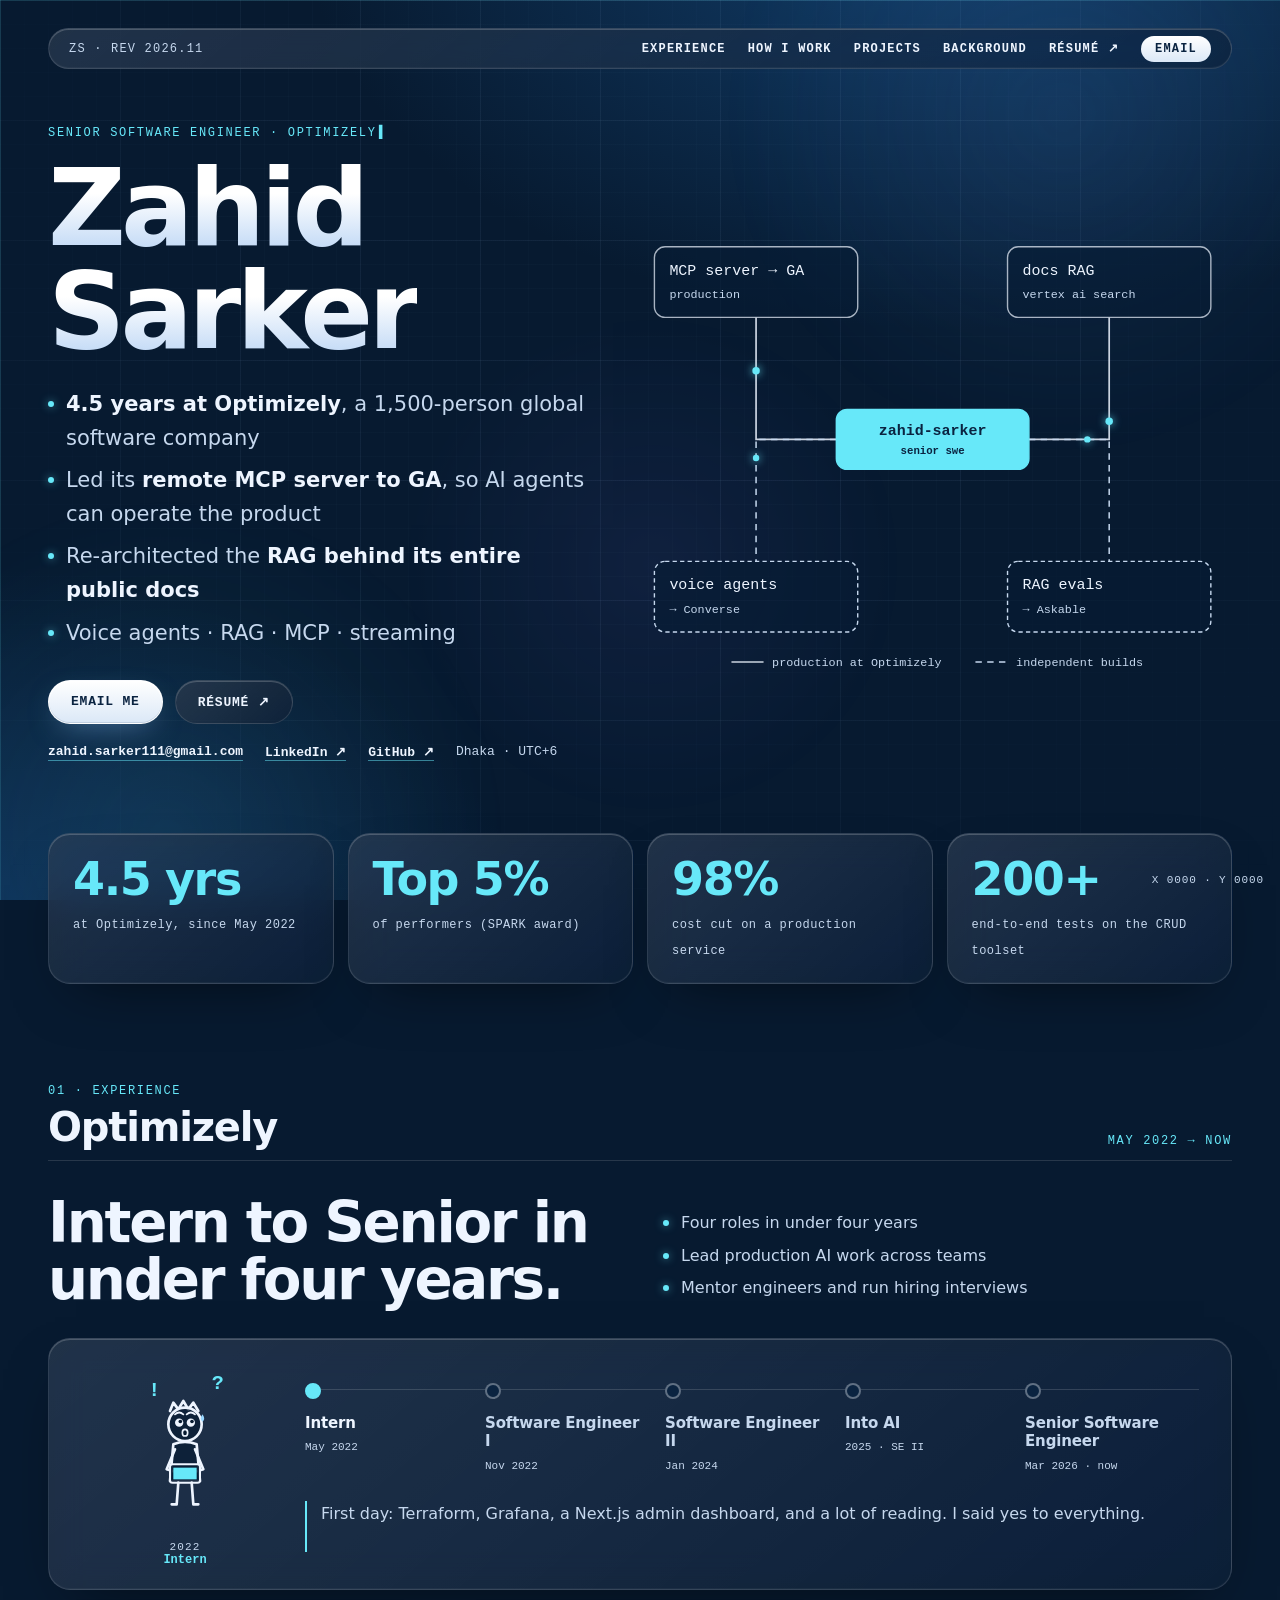
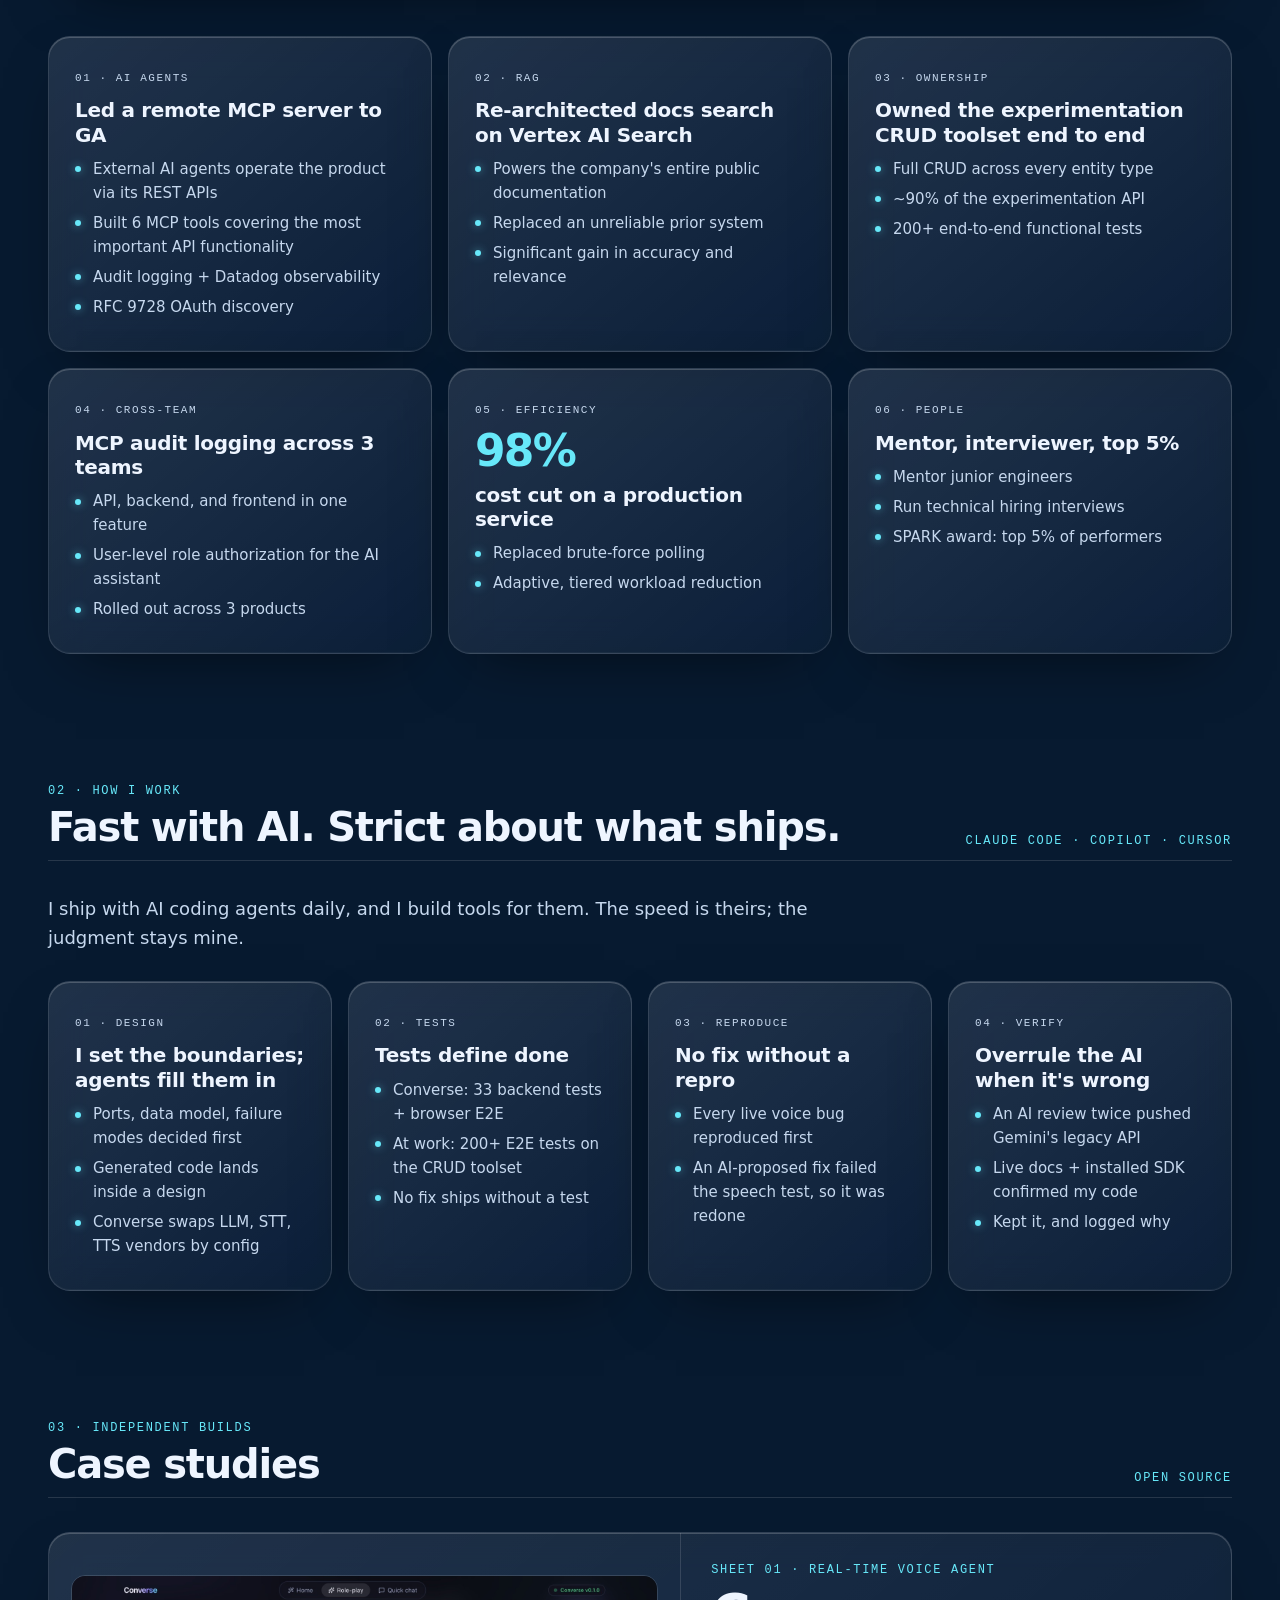
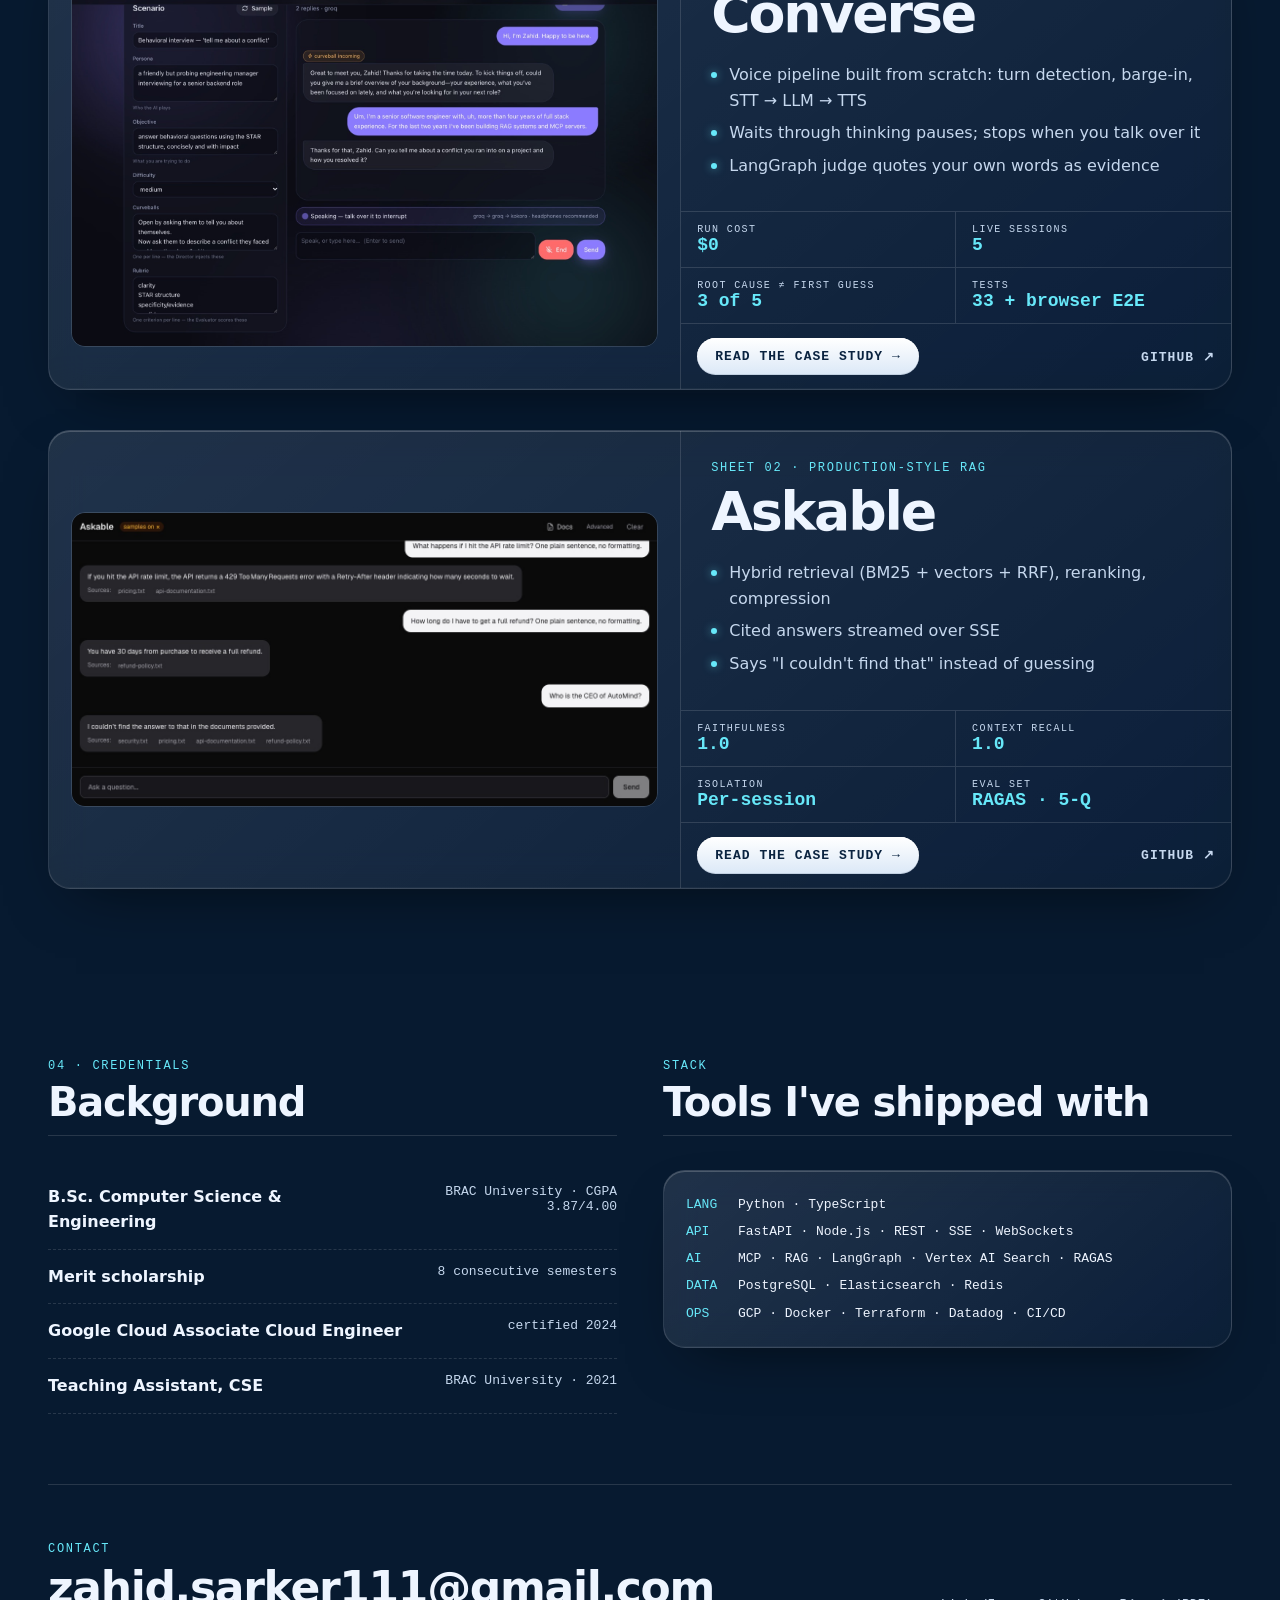
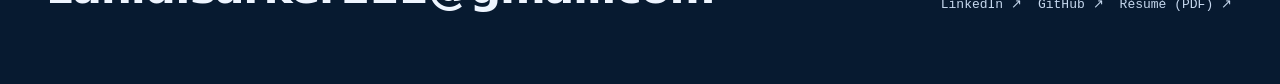
==== commit ceef6ab3: "show per-session isolation instead of raw context precision on the home Askable card" ====
--- a/index.html
+++ b/index.html
@@ -235,7 +235,7 @@
       <h3><a href="askable/">Askable</a></h3>
       <ul class="pts"><li>Hybrid retrieval (BM25 + vectors + RRF), reranking, compression</li><li>Cited answers streamed over SSE</li><li>Says "I couldn't find that" instead of guessing</li></ul>
       <div class="tb"><div><span>Faithfulness</span><strong>1.0</strong></div><div><span>Context recall</span><strong>1.0</strong></div>
-        <div><span>Precision</span><strong>0.52</strong></div><div><span>Eval set</span><strong>RAGAS · 5-Q</strong></div>
+        <div><span>Isolation</span><strong>Per-session</strong></div><div><span>Eval set</span><strong>RAGAS · 5-Q</strong></div>
         <div class="go-cs"><a href="askable/" data-umami-event="cs-askable">Read the case study →</a><a href="https://github.com/Zahid-Sarker-7/askable" target="_blank" rel="noopener" data-umami-event="repo-askable">GitHub ↗</a></div></div>
     </div>
   </article>
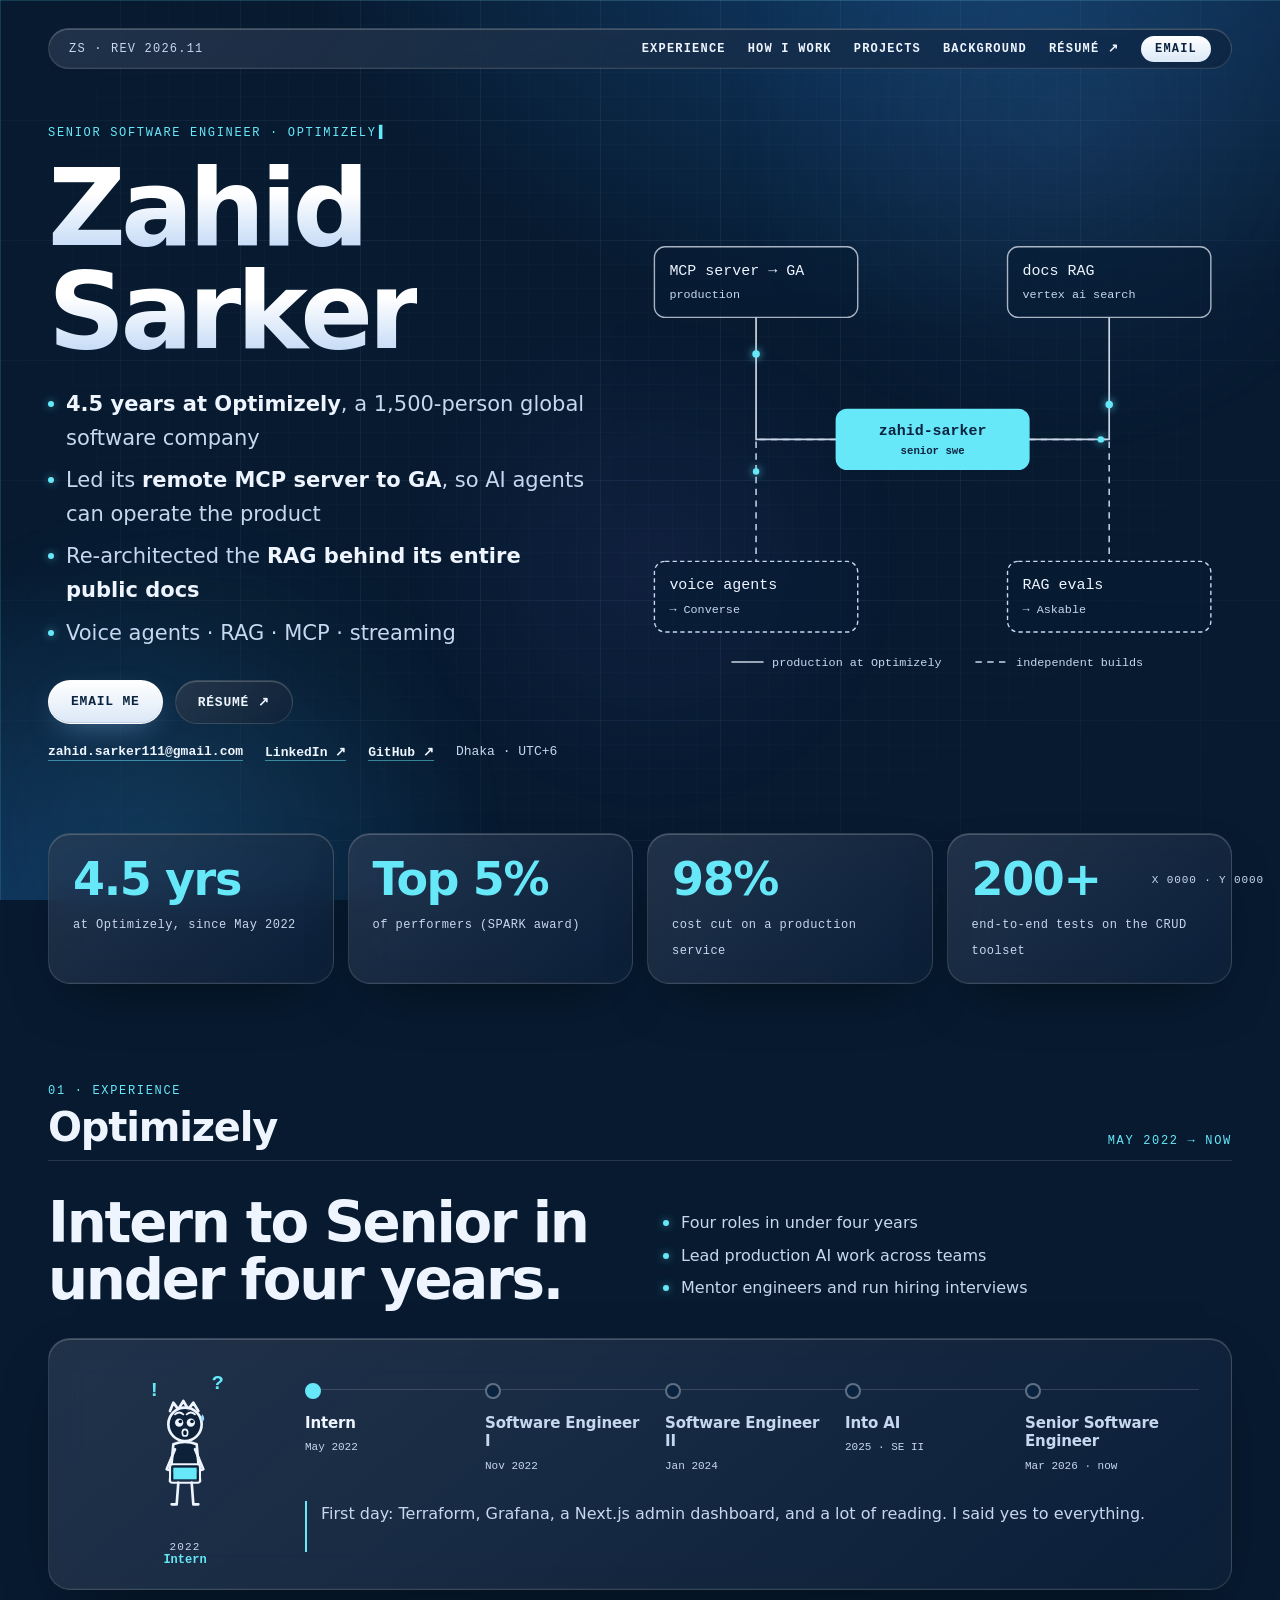
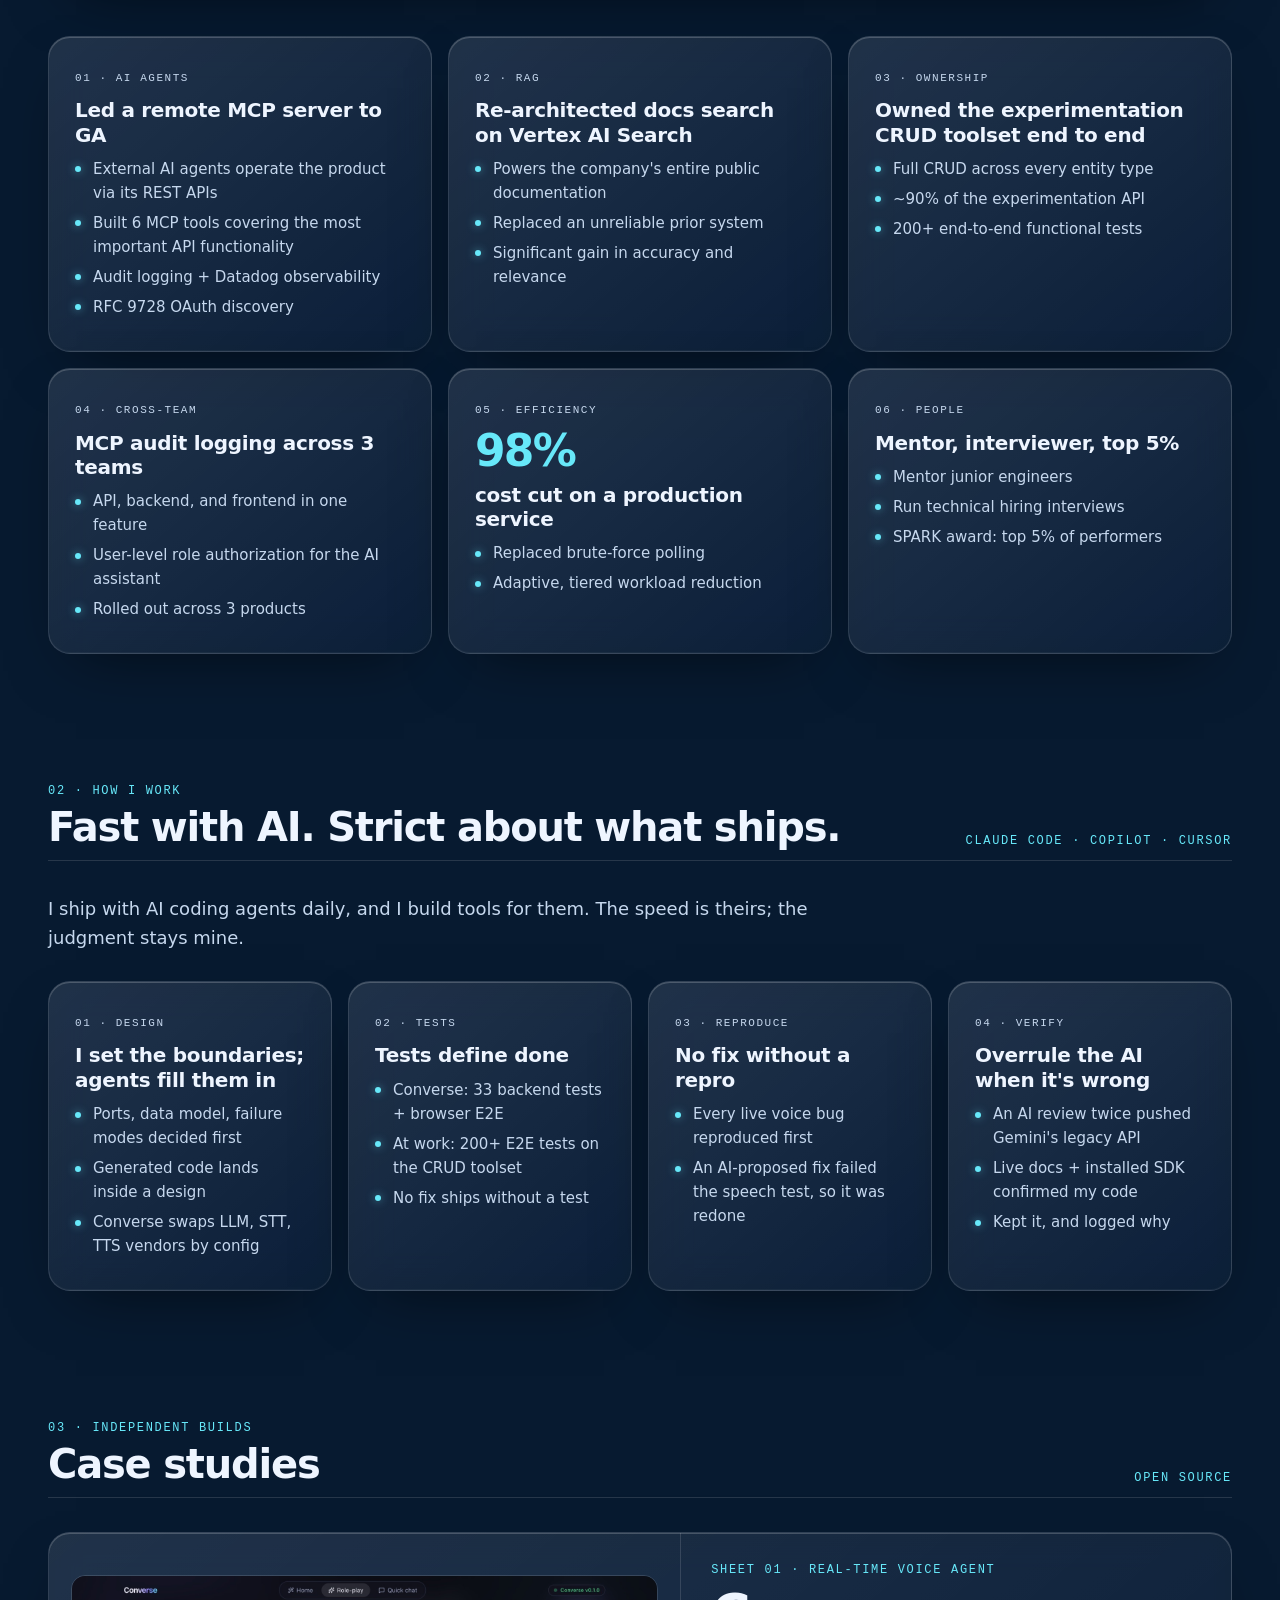
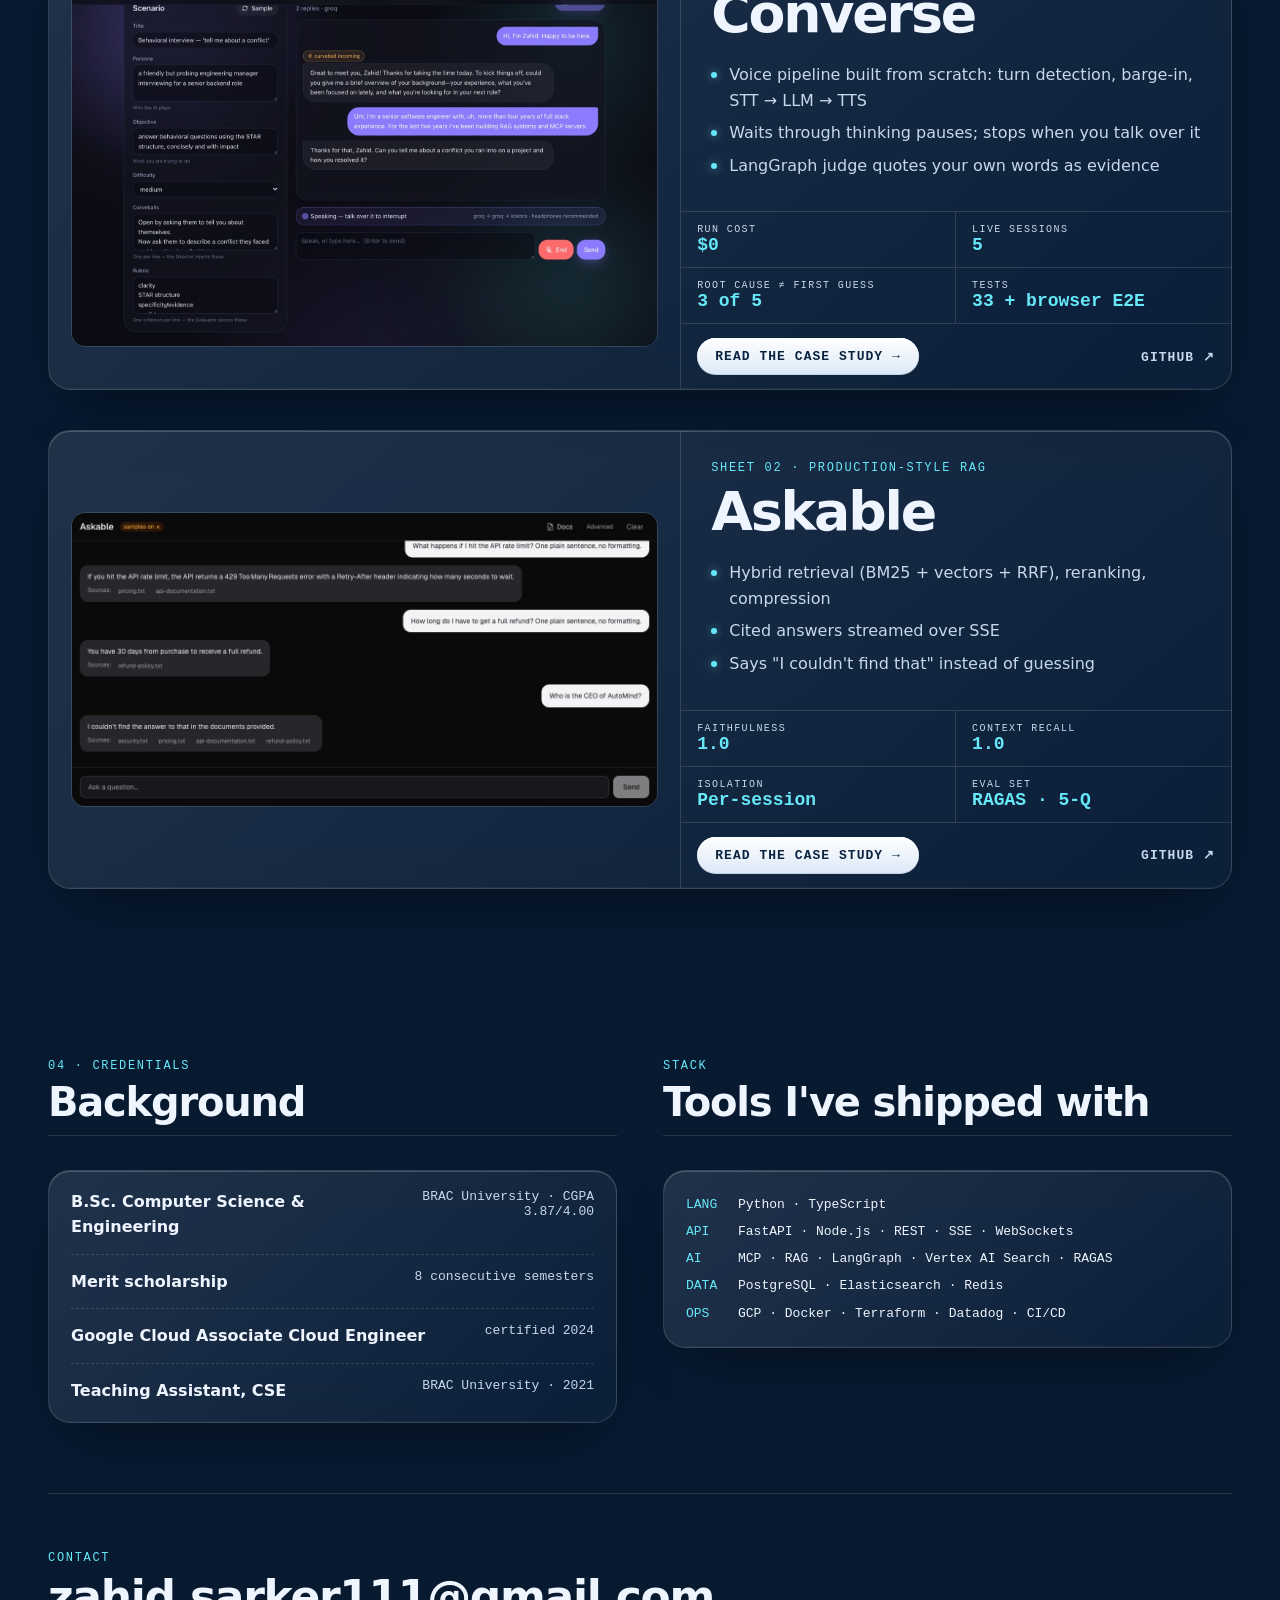
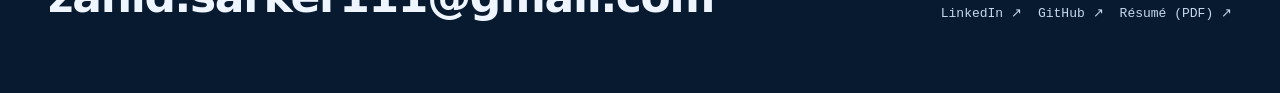
==== commit f35c3064: "put the background credentials in a glass card matching the stack card" ====
--- a/index.html
+++ b/index.html
@@ -244,7 +244,7 @@
 <section id="skills" class="creds" aria-label="Background and stack">
   <div class="rv">
     <div class="sec"><h2><small>04 · Credentials</small>Background</h2></div>
-    <ul class="list">
+    <ul class="list glass">
       <li><b>B.Sc. Computer Science &amp; Engineering</b><span>BRAC University · CGPA 3.87/4.00</span></li>
       <li><b>Merit scholarship</b><span>8 consecutive semesters</span></li>
       <li><b>Google Cloud Associate Cloud Engineer</b><span>certified 2024</span></li>
--- a/site.css
+++ b/site.css
@@ -239,6 +239,8 @@
 .list li{padding:14px 0;border-bottom:1px dashed var(--line);display:flex;justify-content:space-between;gap:16px}
 .list li b{font-weight:600}
 .list li span{font:13px var(--mono);color:var(--muted);text-align:right}
+.list.glass{padding:4px 22px}
+.list.glass li:last-child{border-bottom:0}
 
 /* case study pages */
 .meta{display:grid;grid-template-columns:repeat(4,1fr);margin-top:34px;overflow:hidden}
@@ -358,6 +360,8 @@
   .t td{border:0;padding:6px 16px}
   .t td[data-k]::before{content:attr(data-k);display:block;font:10px var(--mono);letter-spacing:.12em;text-transform:uppercase;color:var(--acc)}
   .pager{grid-template-columns:1fr}
+  .list li{flex-direction:column;gap:2px}
+  .list li span{text-align:left}
   .pager a+a{text-align:left}
   footer .links a{margin:0 16px 0 0}
   .bg i{opacity:.2}
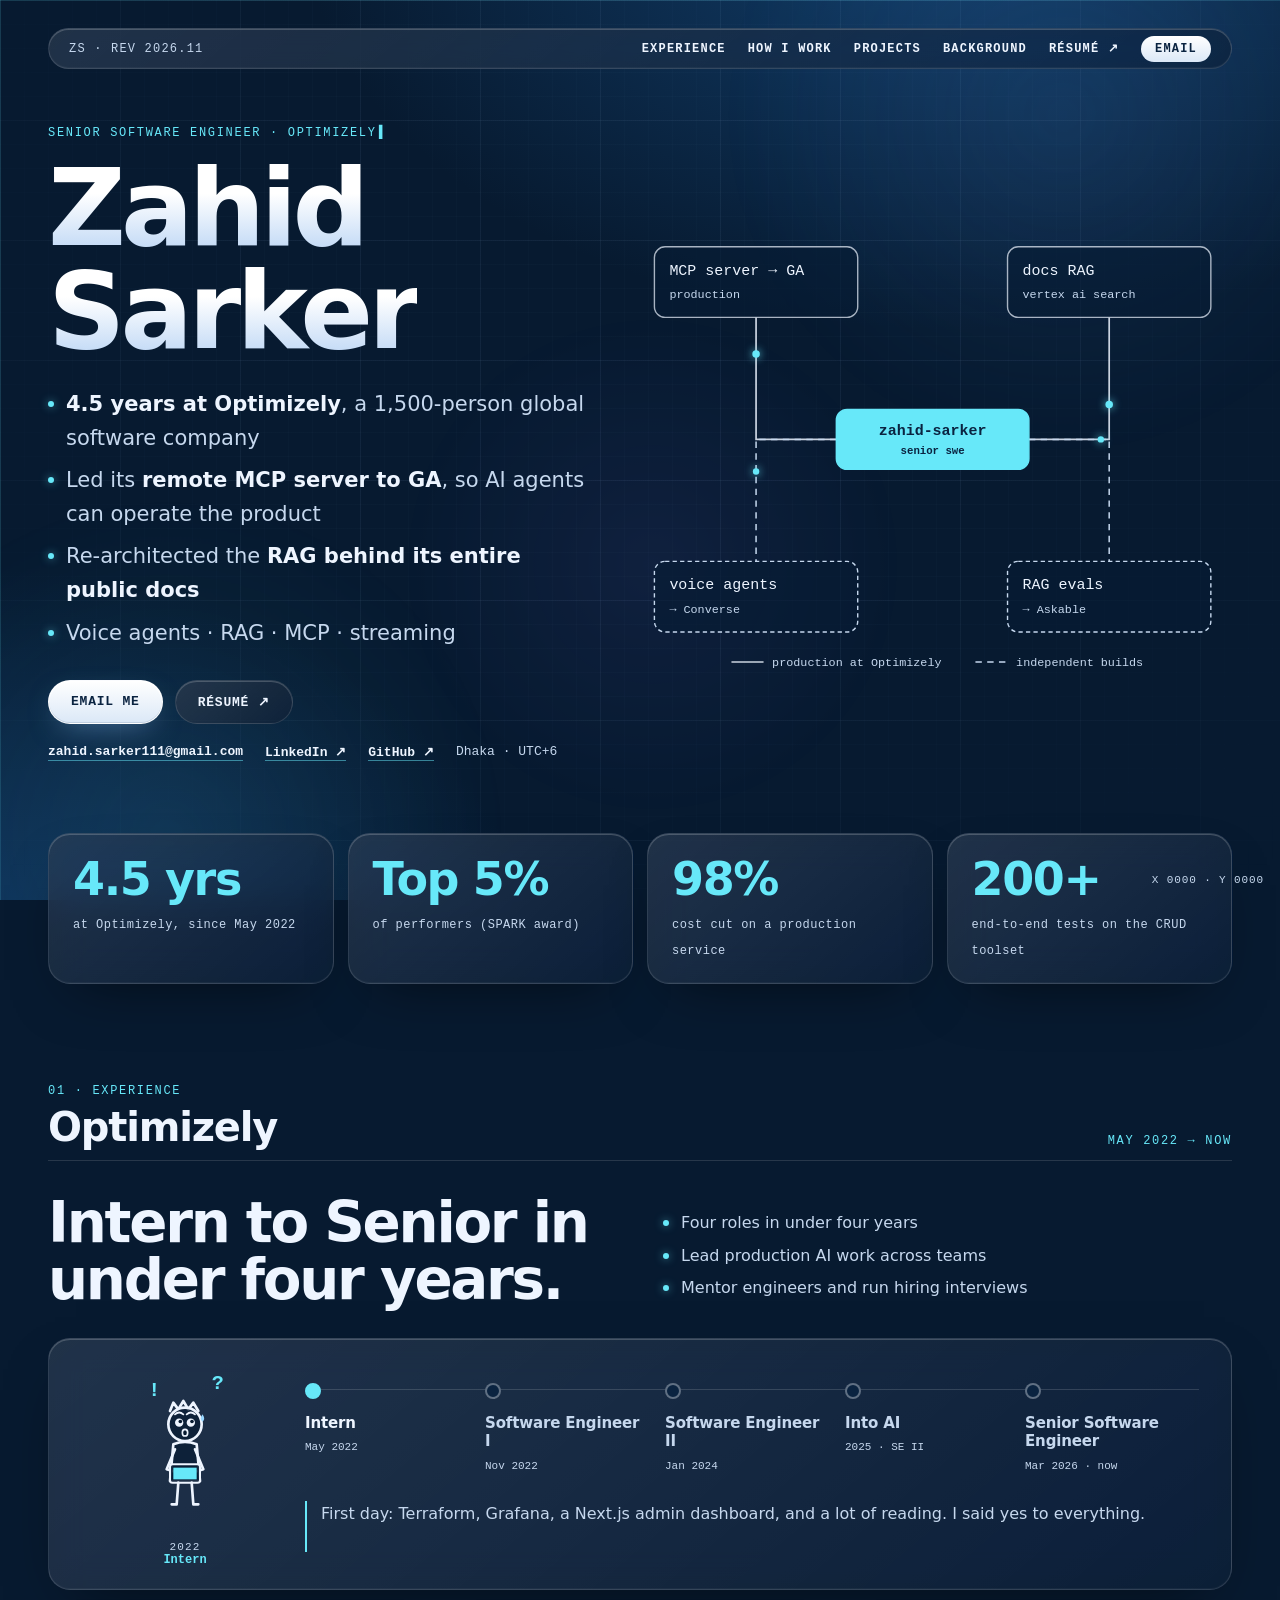
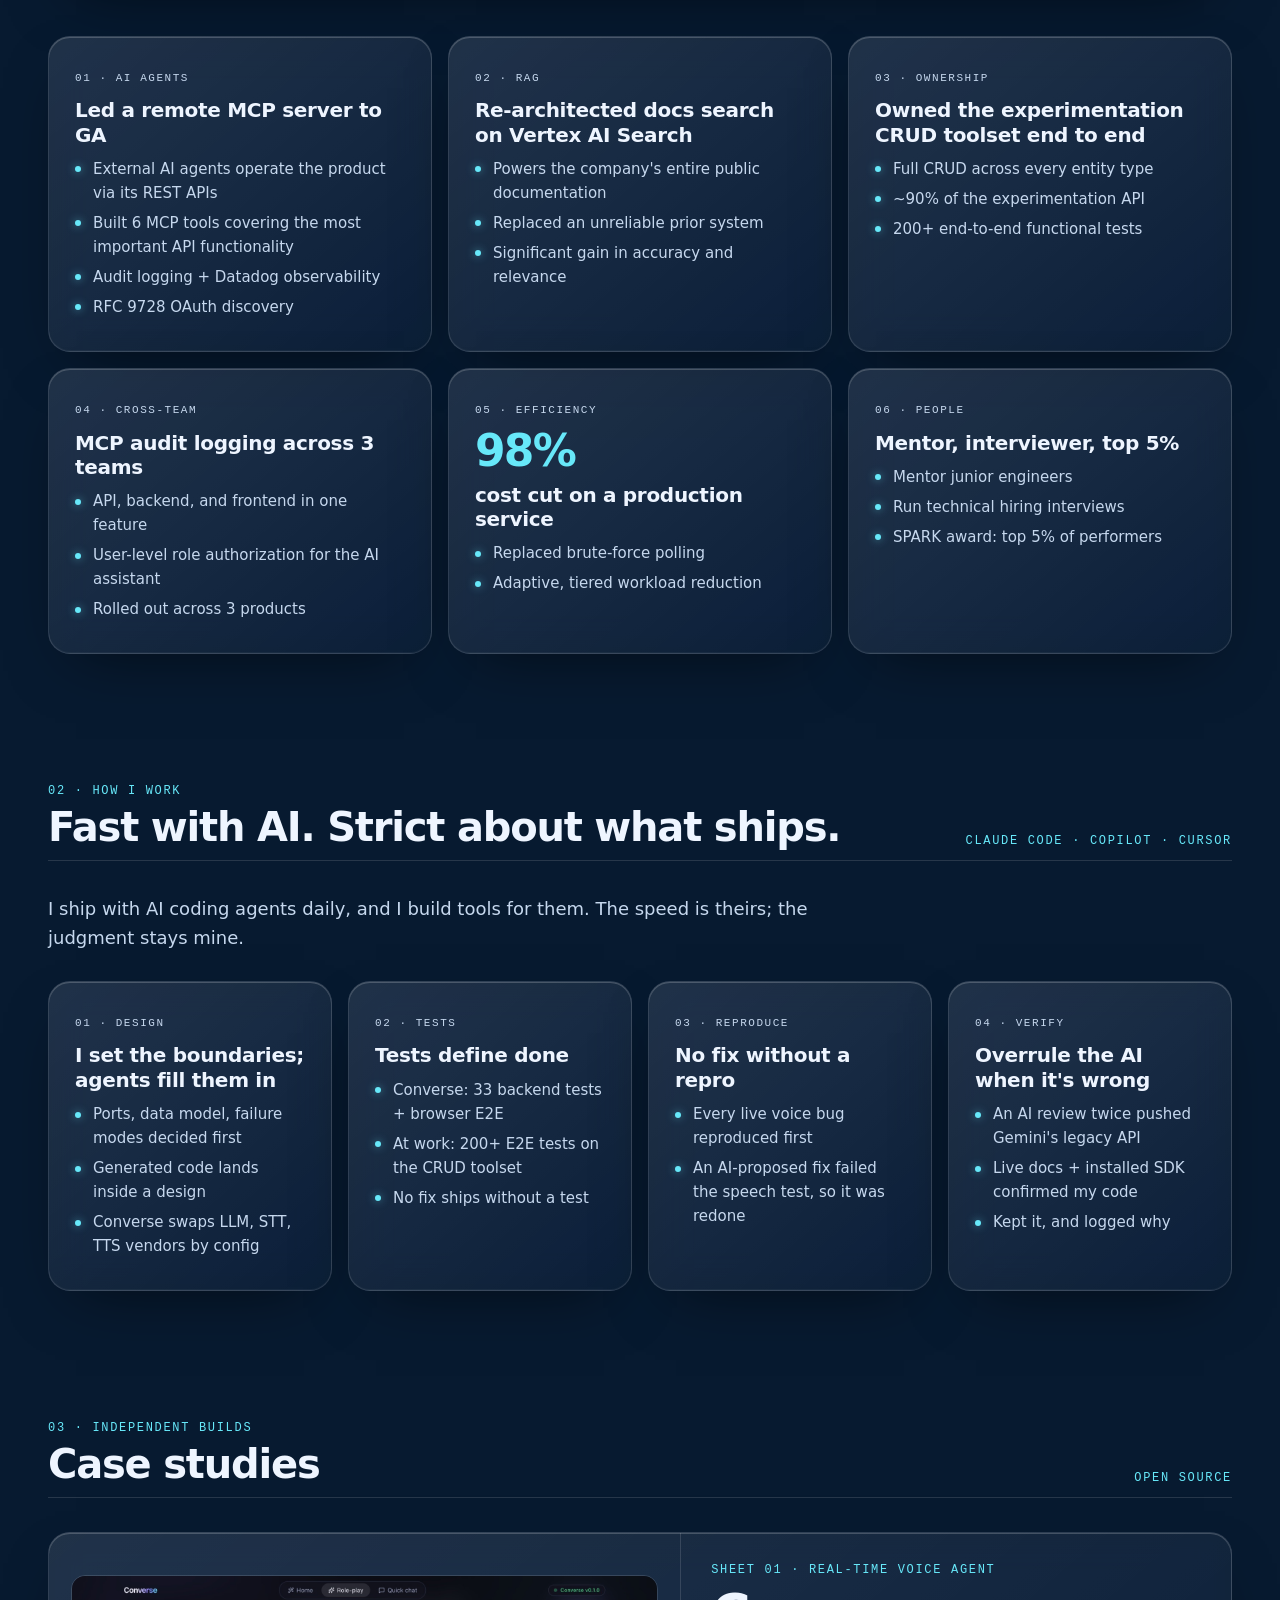
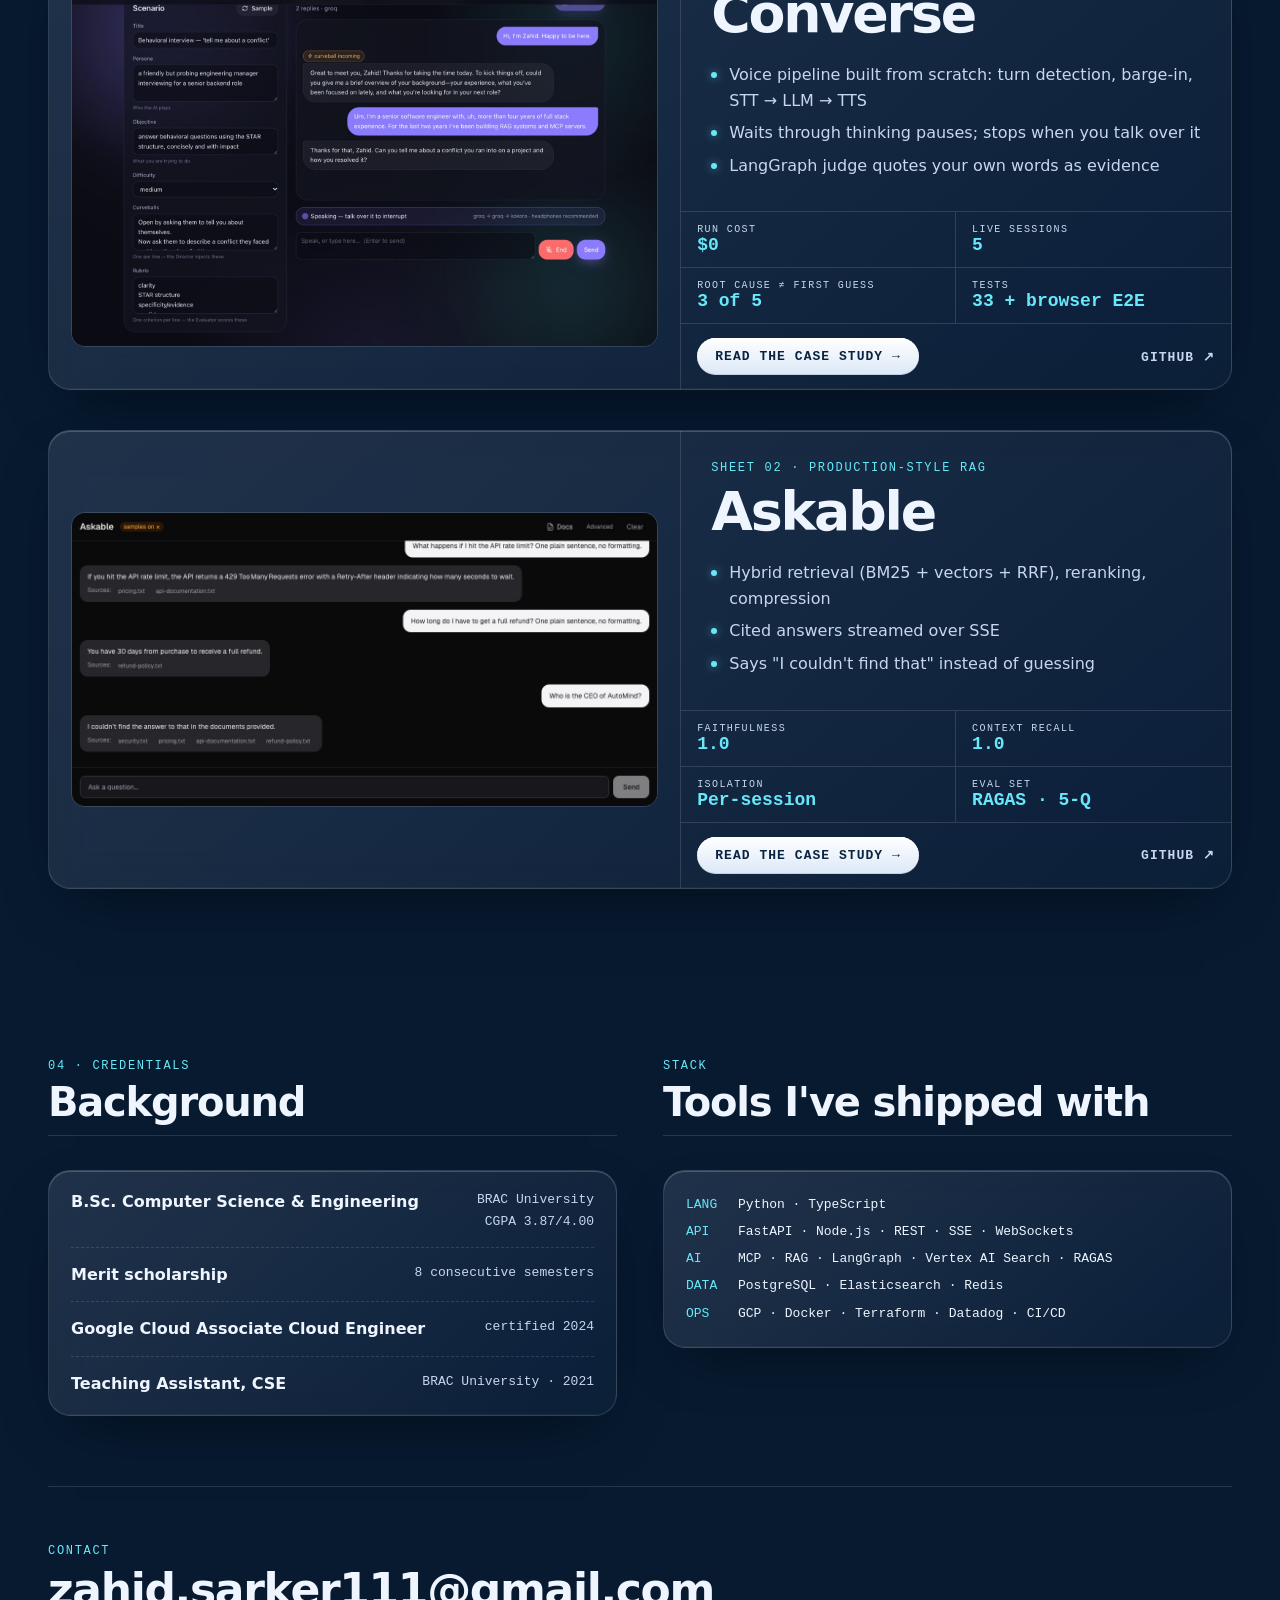
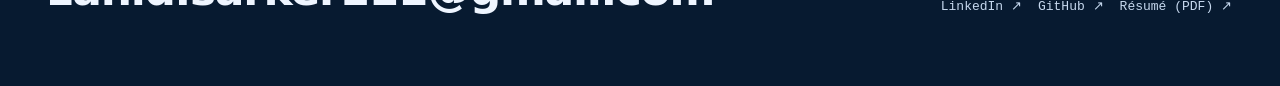
==== commit 33f4677c: "put the CGPA on its own line under the university and keep credential details unbroken" ====
--- a/index.html
+++ b/index.html
@@ -245,7 +245,7 @@
   <div class="rv">
     <div class="sec"><h2><small>04 · Credentials</small>Background</h2></div>
     <ul class="list glass">
-      <li><b>B.Sc. Computer Science &amp; Engineering</b><span>BRAC University · CGPA 3.87/4.00</span></li>
+      <li><b>B.Sc. Computer Science &amp; Engineering</b><span>BRAC University<br>CGPA 3.87/4.00</span></li>
       <li><b>Merit scholarship</b><span>8 consecutive semesters</span></li>
       <li><b>Google Cloud Associate Cloud Engineer</b><span>certified 2024</span></li>
       <li><b>Teaching Assistant, CSE</b><span>BRAC University · 2021</span></li>
--- a/site.css
+++ b/site.css
@@ -238,7 +238,7 @@
 .list{list-style:none;padding:0}
 .list li{padding:14px 0;border-bottom:1px dashed var(--line);display:flex;justify-content:space-between;gap:16px}
 .list li b{font-weight:600}
-.list li span{font:13px var(--mono);color:var(--muted);text-align:right}
+.list li span{font:13px var(--mono);color:var(--muted);text-align:right;white-space:nowrap;line-height:1.7}
 .list.glass{padding:4px 22px}
 .list.glass li:last-child{border-bottom:0}
 
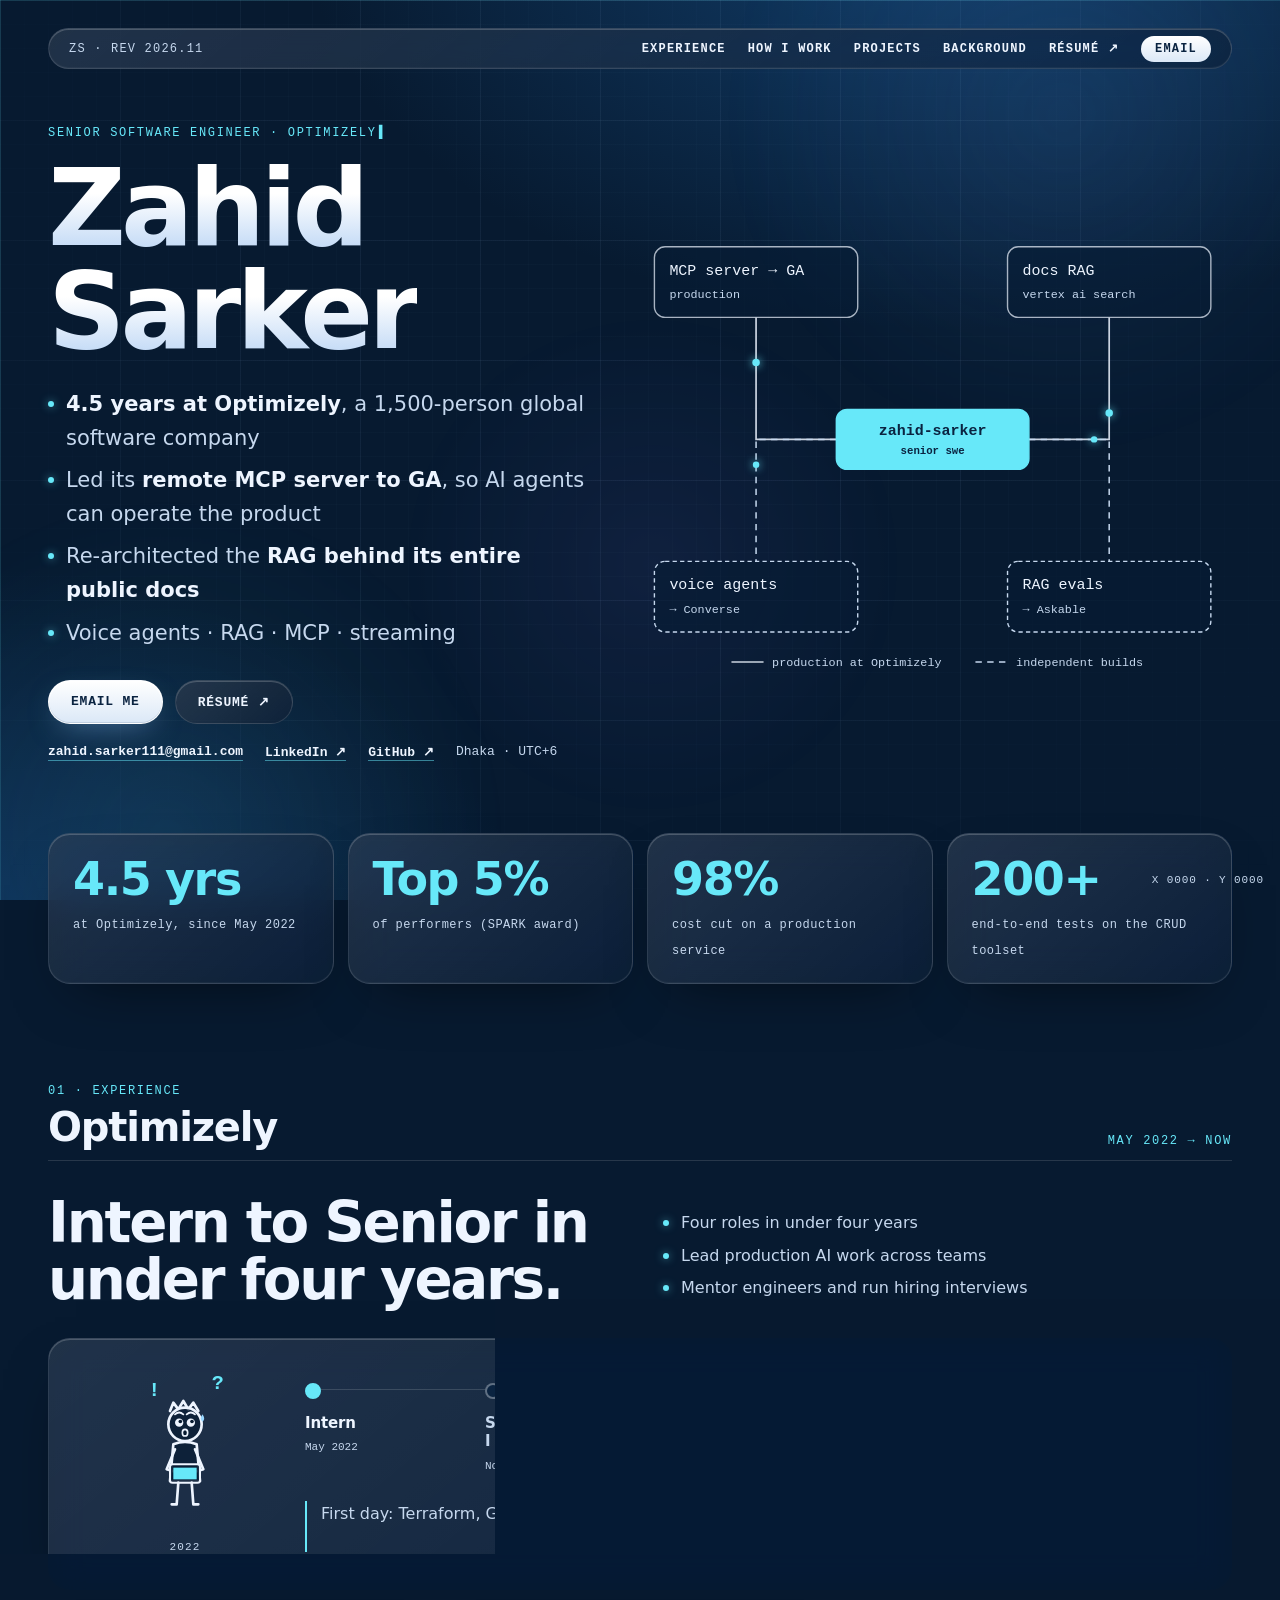
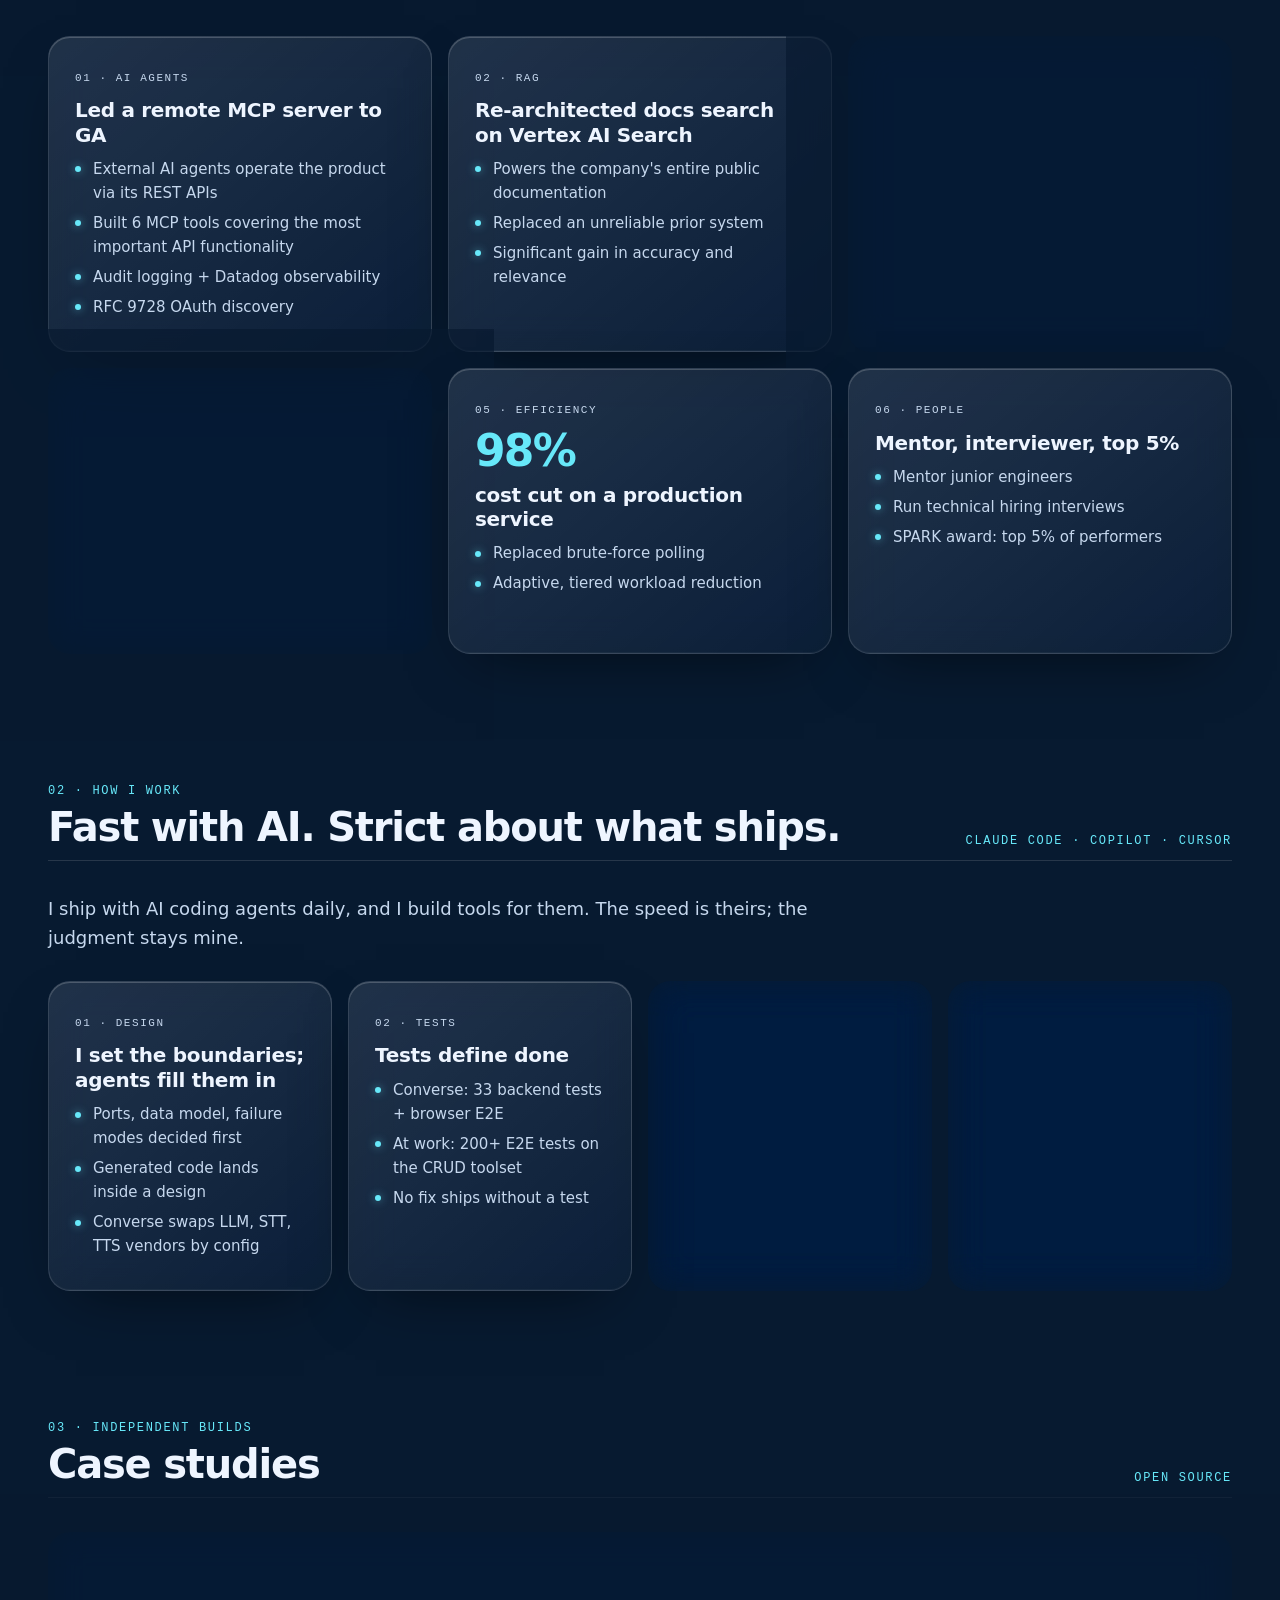
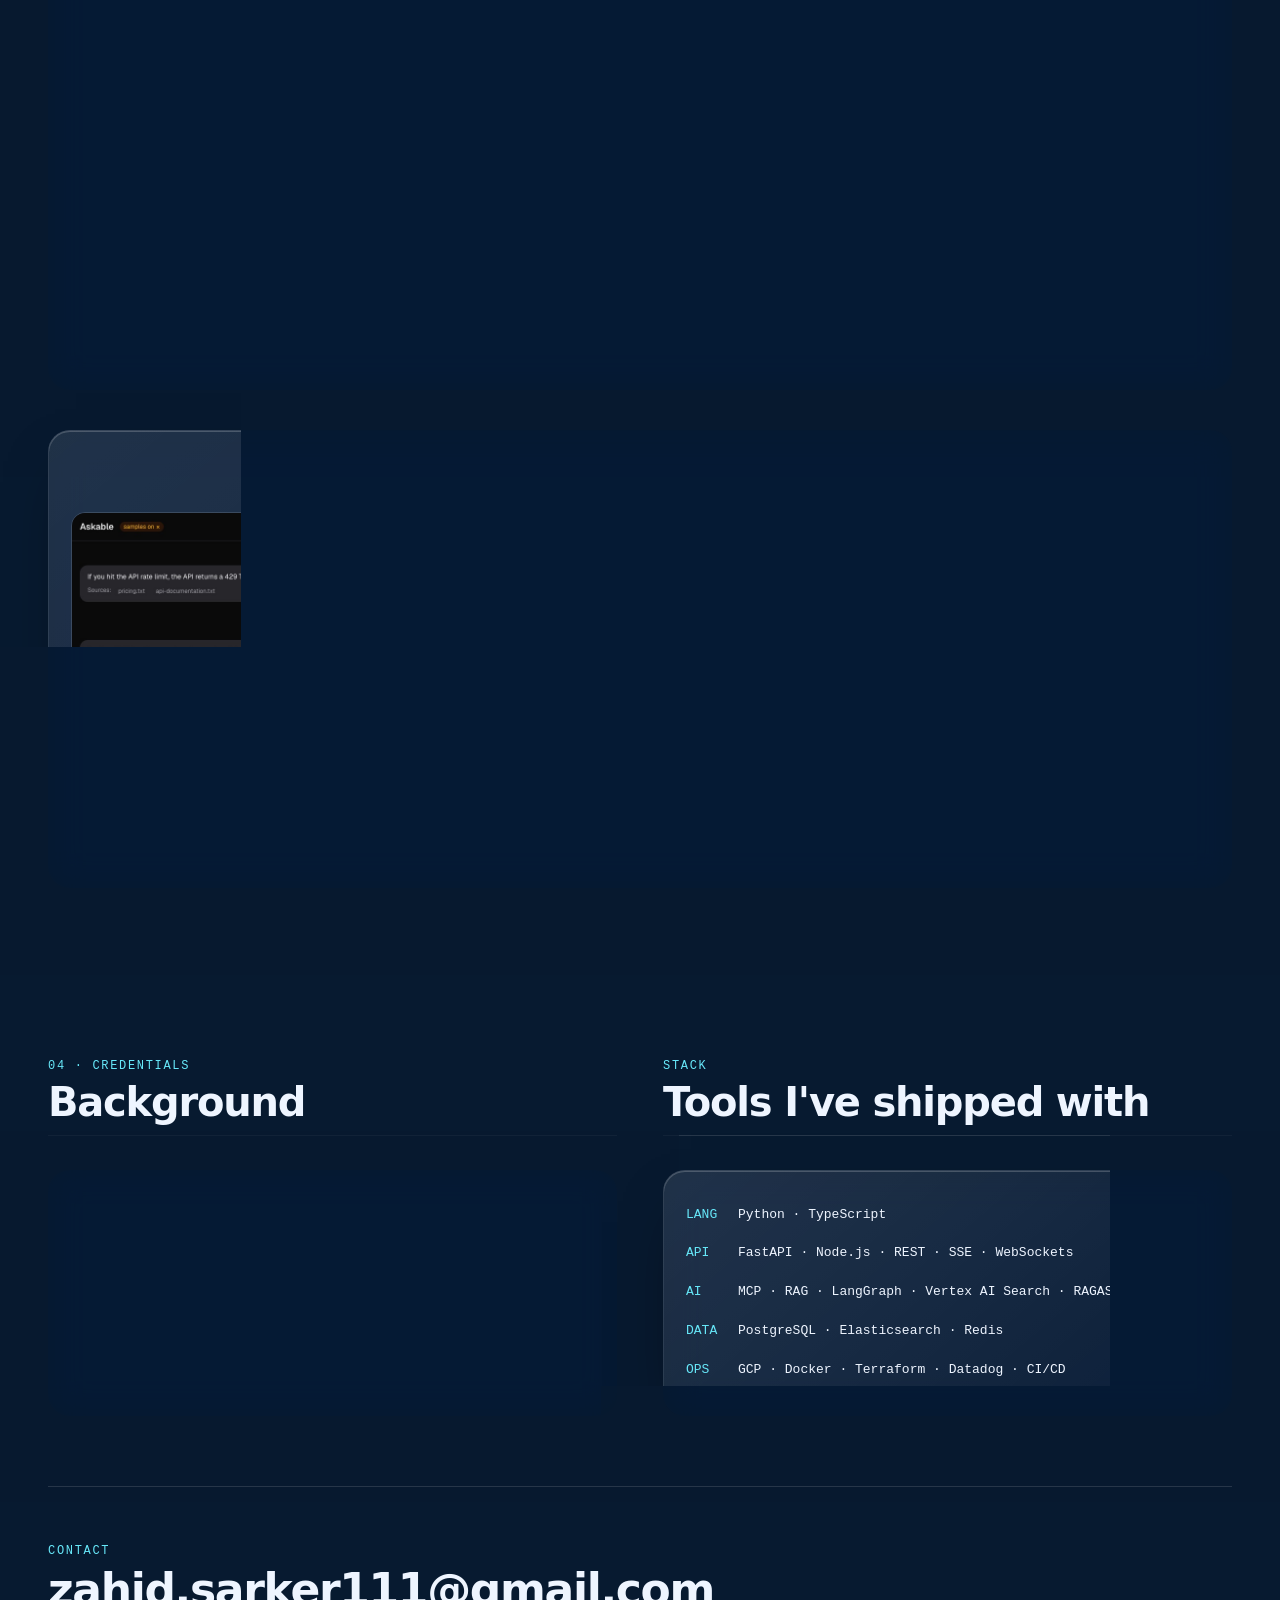
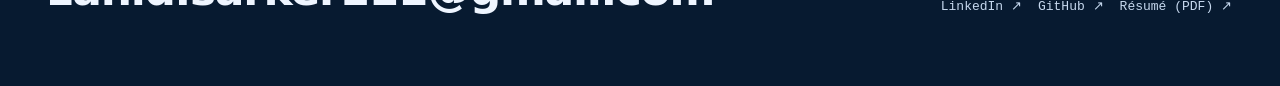
==== commit 5a53daaa: "move the GCP cert to the bottom and give the background and stack cards equal height with aligned ro" ====
--- a/index.html
+++ b/index.html
@@ -247,19 +247,19 @@
     <ul class="list glass">
       <li><b>B.Sc. Computer Science &amp; Engineering</b><span>BRAC University<br>CGPA 3.87/4.00</span></li>
       <li><b>Merit scholarship</b><span>8 consecutive semesters</span></li>
+      <li><b>Teaching Assistant, CSE</b><span>BRAC University · 2021</span></li>
       <li><b>Google Cloud Associate Cloud Engineer</b><span>certified 2024</span></li>
-      <li><b>Teaching Assistant, CSE</b><span>BRAC University · 2021</span></li>
     </ul>
   </div>
   <div class="rv">
     <div class="sec"><h2><small>Stack</small>Tools I've shipped with</h2></div>
-    <p class="legend glass">
-      <span>LANG</span>Python · TypeScript<br>
-      <span>API</span>FastAPI · Node.js · REST · SSE · WebSockets<br>
-      <span>AI</span>MCP · RAG · LangGraph · Vertex AI Search · RAGAS<br>
-      <span>DATA</span>PostgreSQL · Elasticsearch · Redis<br>
-      <span>OPS</span>GCP · Docker · Terraform · Datadog · CI/CD
-    </p>
+    <div class="legend glass">
+      <div><span>LANG</span>Python · TypeScript</div>
+      <div><span>API</span>FastAPI · Node.js · REST · SSE · WebSockets</div>
+      <div><span>AI</span>MCP · RAG · LangGraph · Vertex AI Search · RAGAS</div>
+      <div><span>DATA</span>PostgreSQL · Elasticsearch · Redis</div>
+      <div><span>OPS</span>GCP · Docker · Terraform · Datadog · CI/CD</div>
+    </div>
   </div>
 </section>
 </main>
--- a/site.css
+++ b/site.css
@@ -233,8 +233,11 @@
 
 /* credentials */
 .creds{display:grid;grid-template-columns:1fr 1fr;gap:46px;padding-bottom:70px}
+.creds>div{display:flex;flex-direction:column}
+.creds .list.glass,.creds .legend{flex:1;display:flex;flex-direction:column;justify-content:space-evenly}
 .legend{font:13px var(--mono);padding:20px 22px;line-height:2.1}
-.legend span{color:var(--acc);display:inline-block;width:52px}
+.legend>div{display:grid;grid-template-columns:52px 1fr;line-height:1.6;padding:4px 0}
+.legend span{color:var(--acc)}
 .list{list-style:none;padding:0}
 .list li{padding:14px 0;border-bottom:1px dashed var(--line);display:flex;justify-content:space-between;gap:16px}
 .list li b{font-weight:600}
